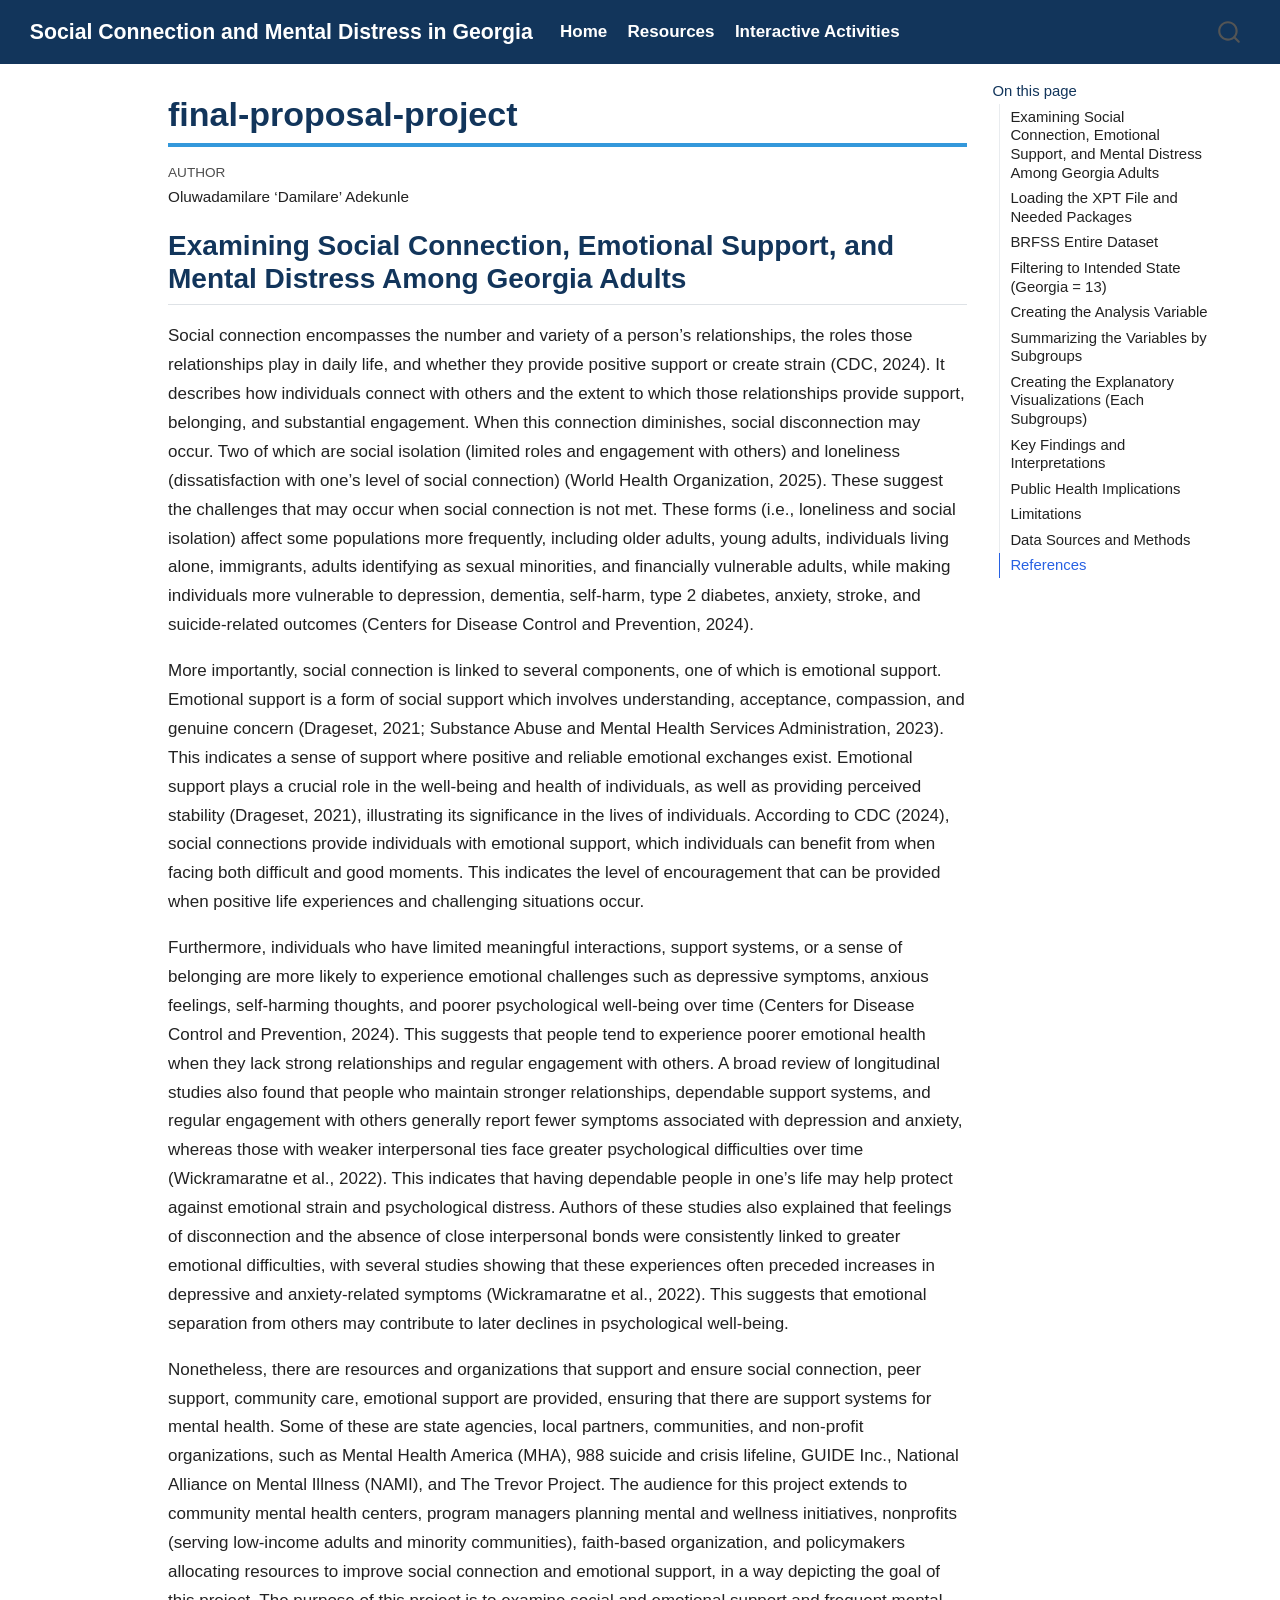
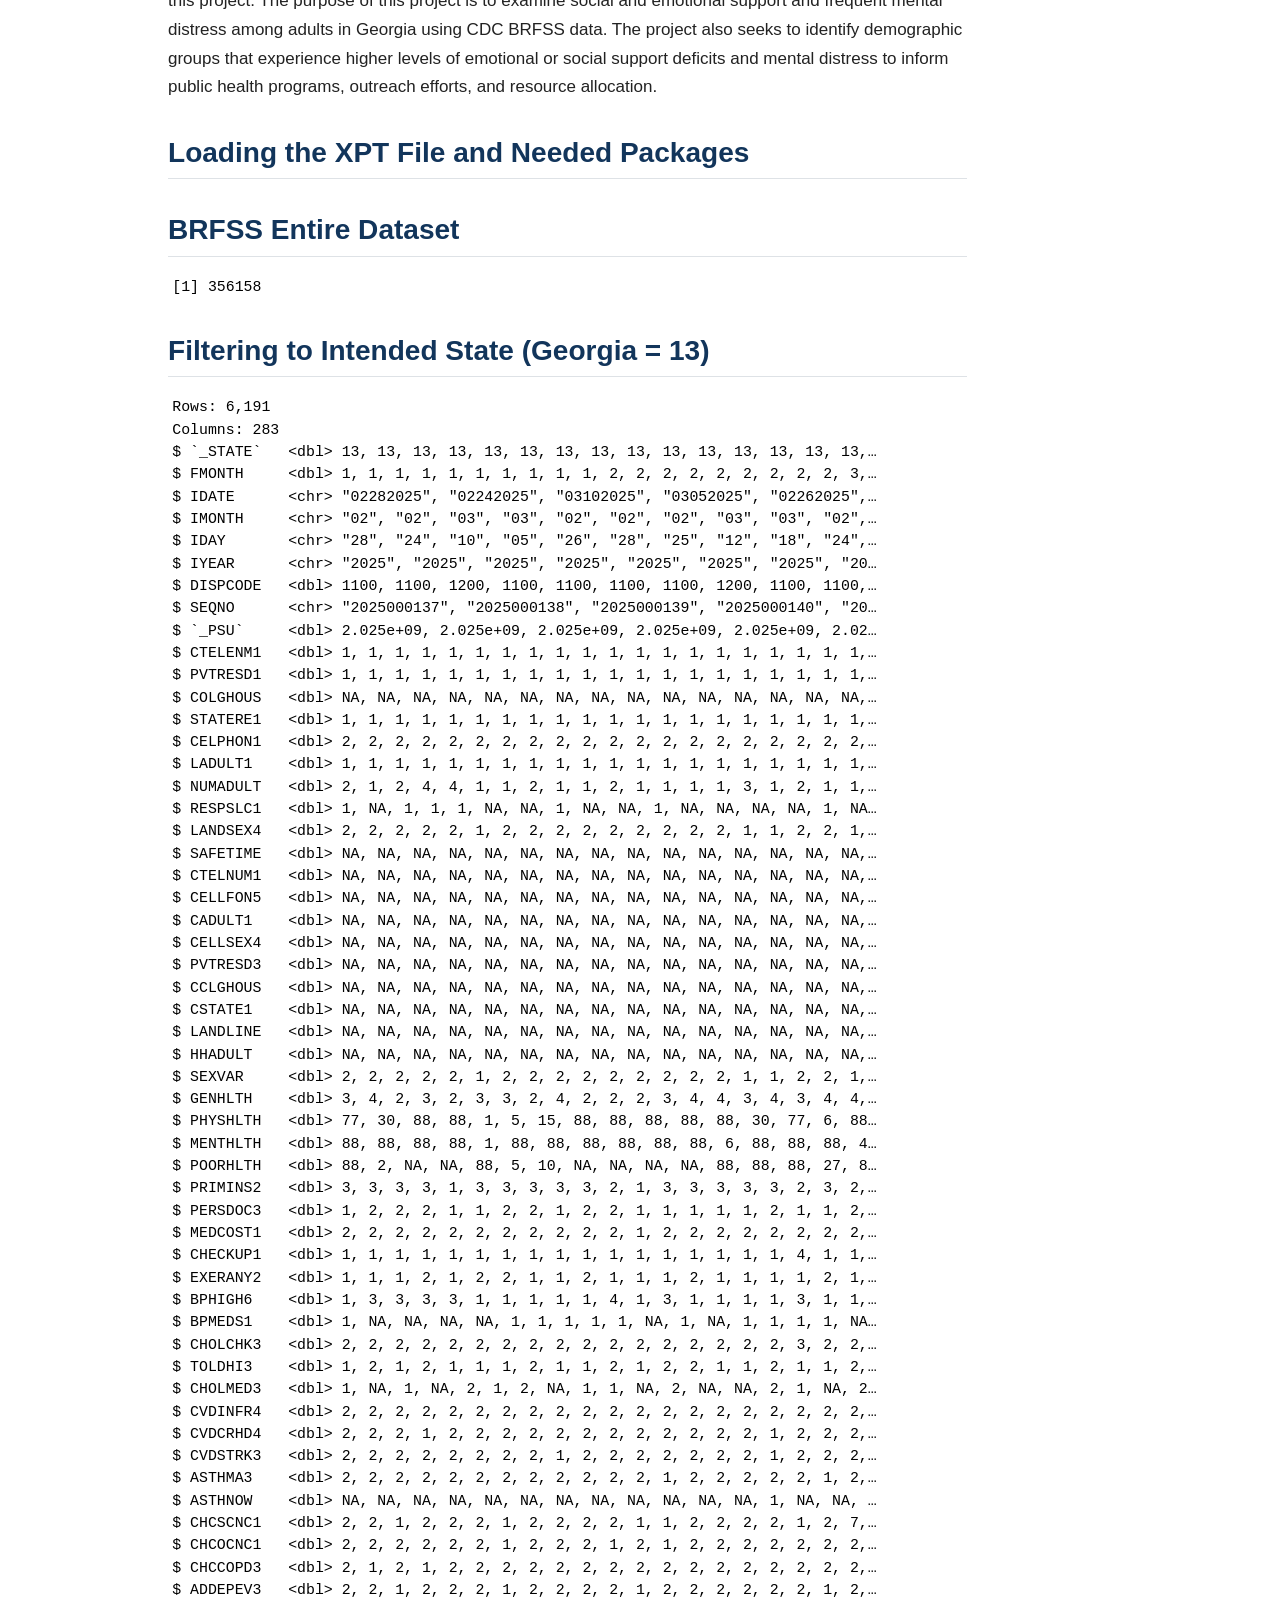
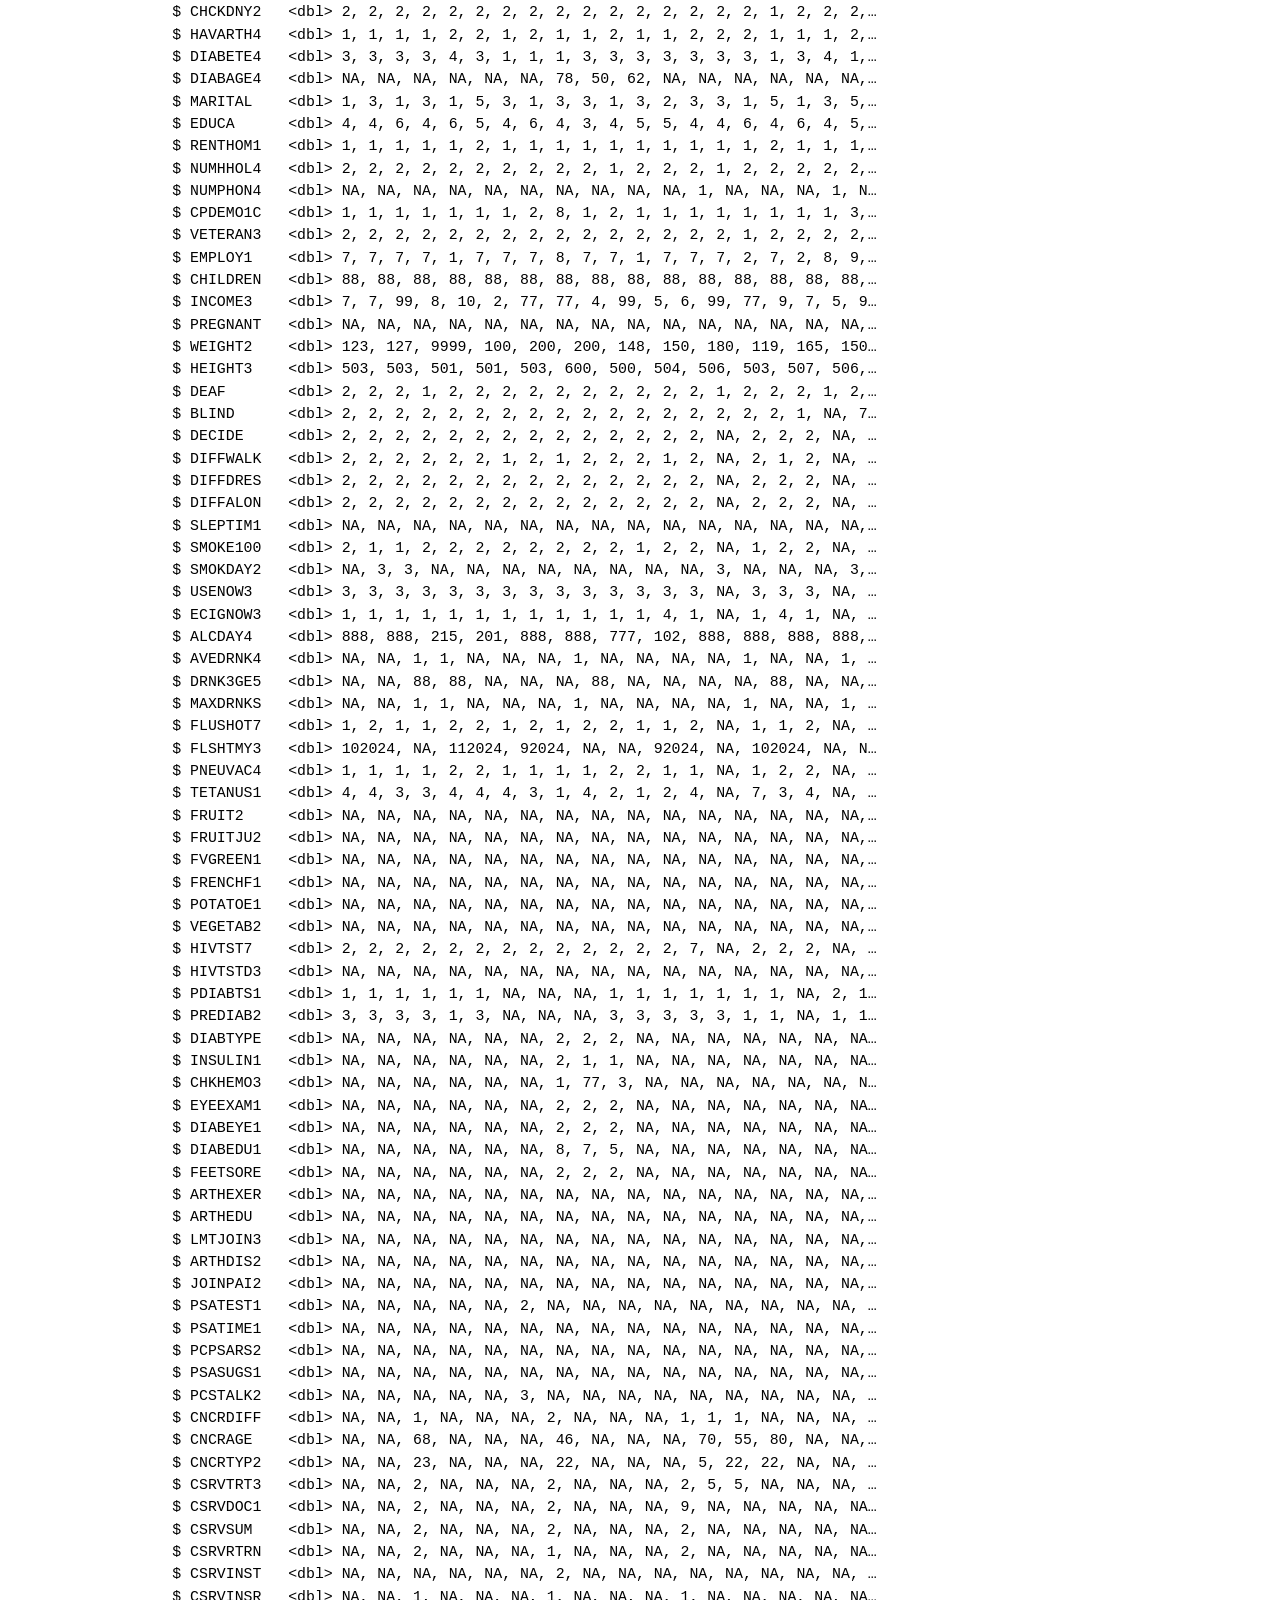
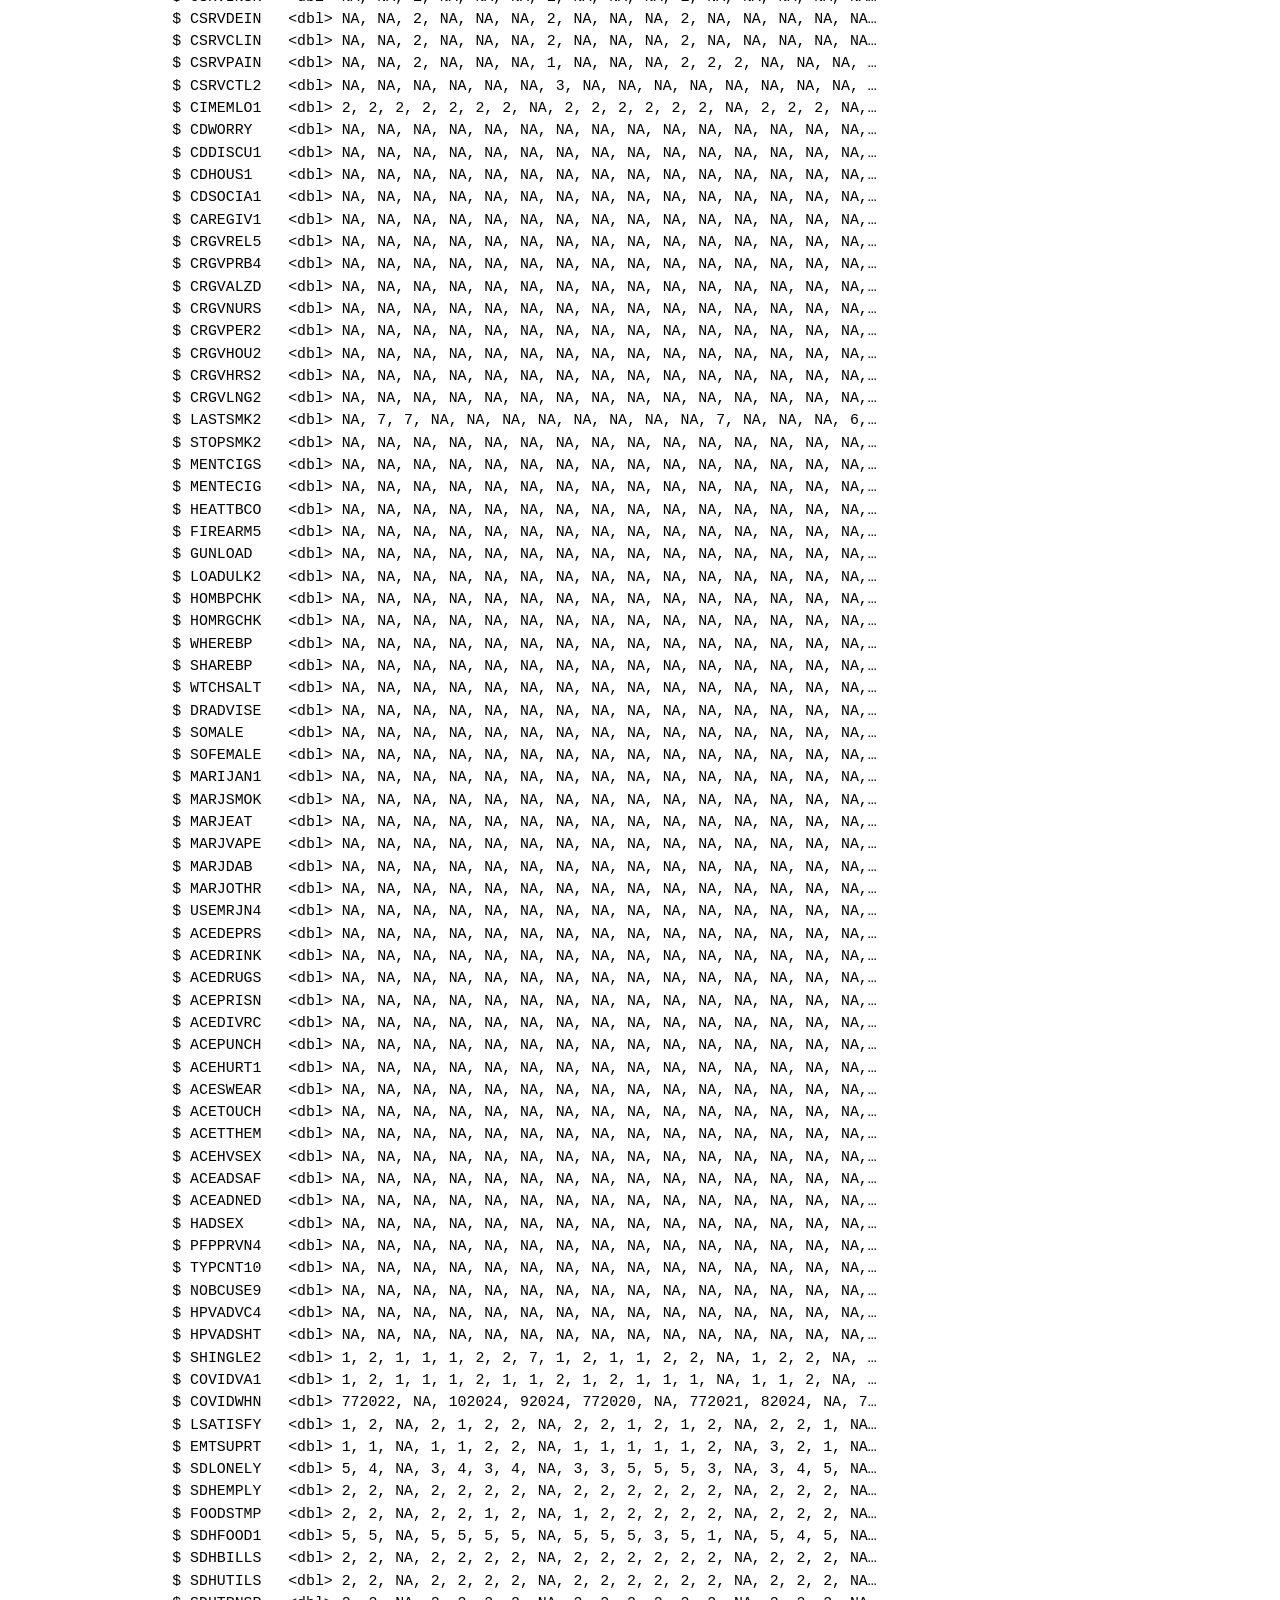
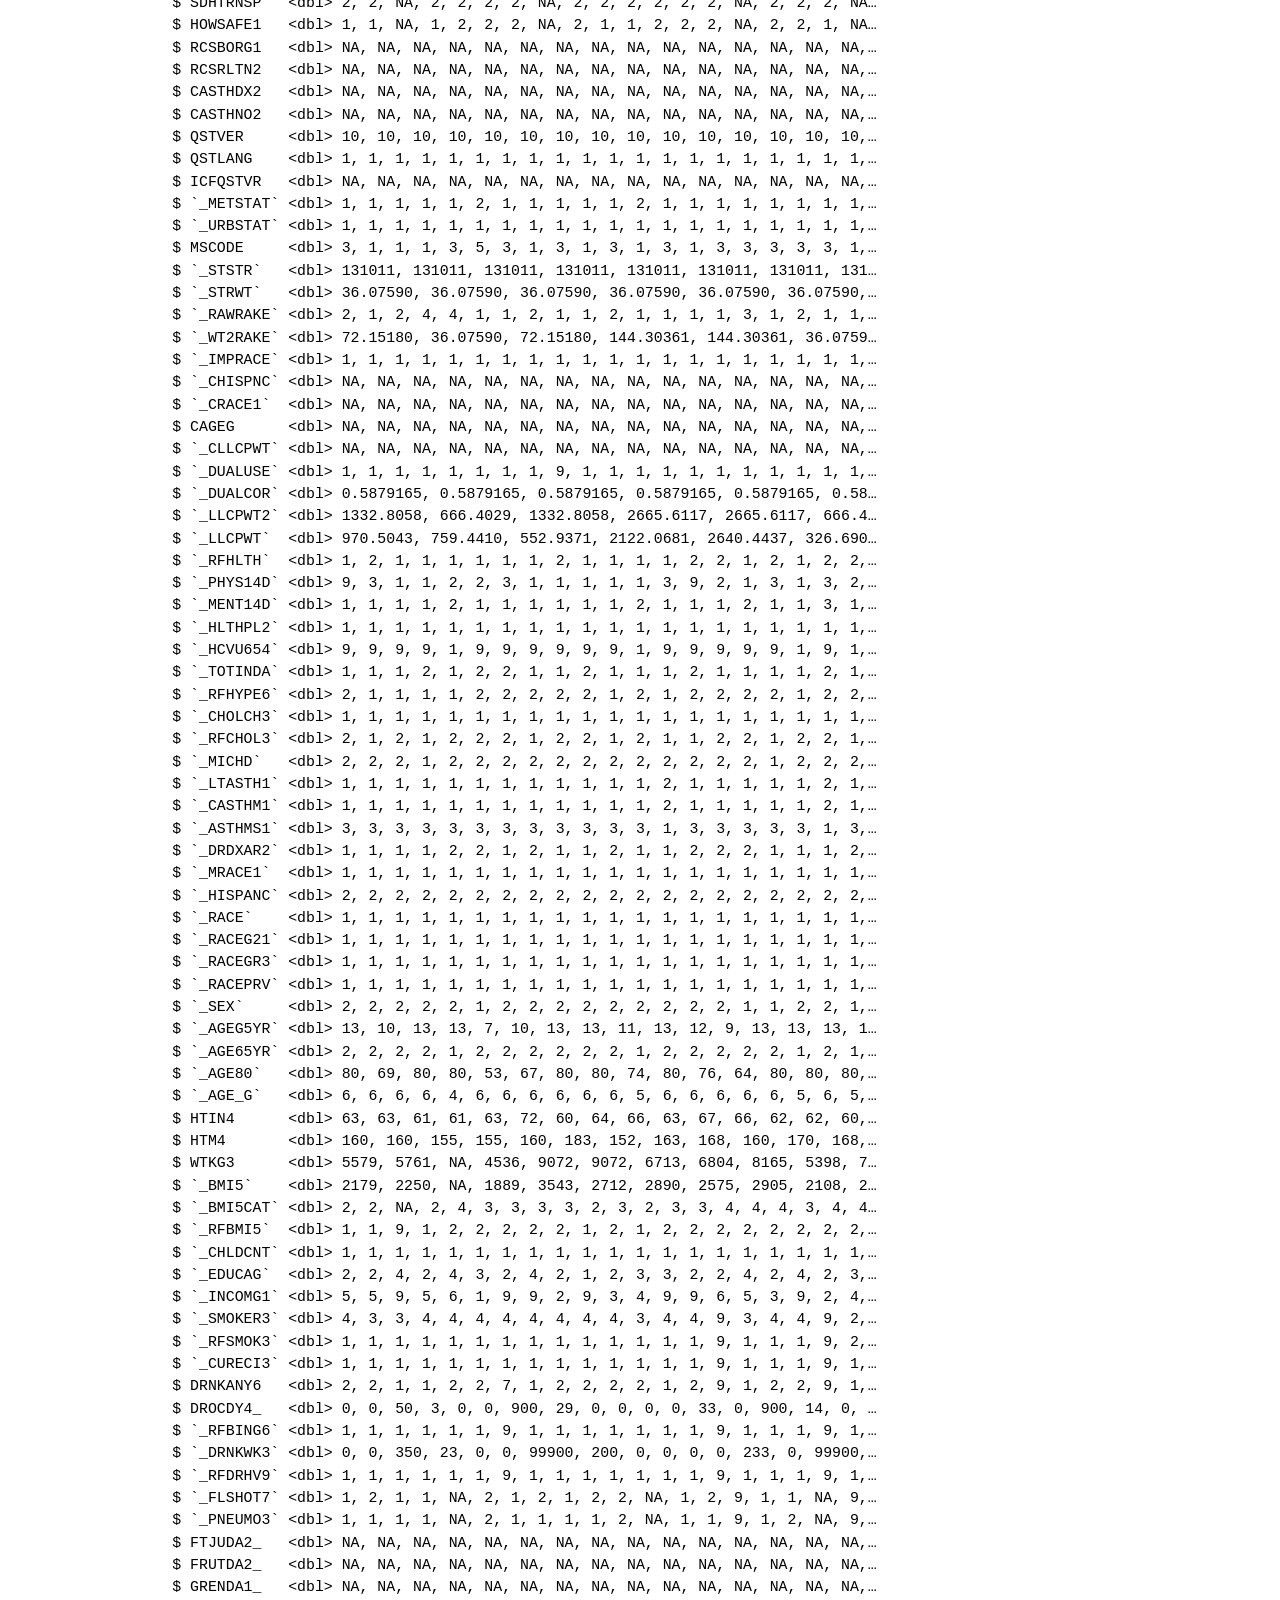
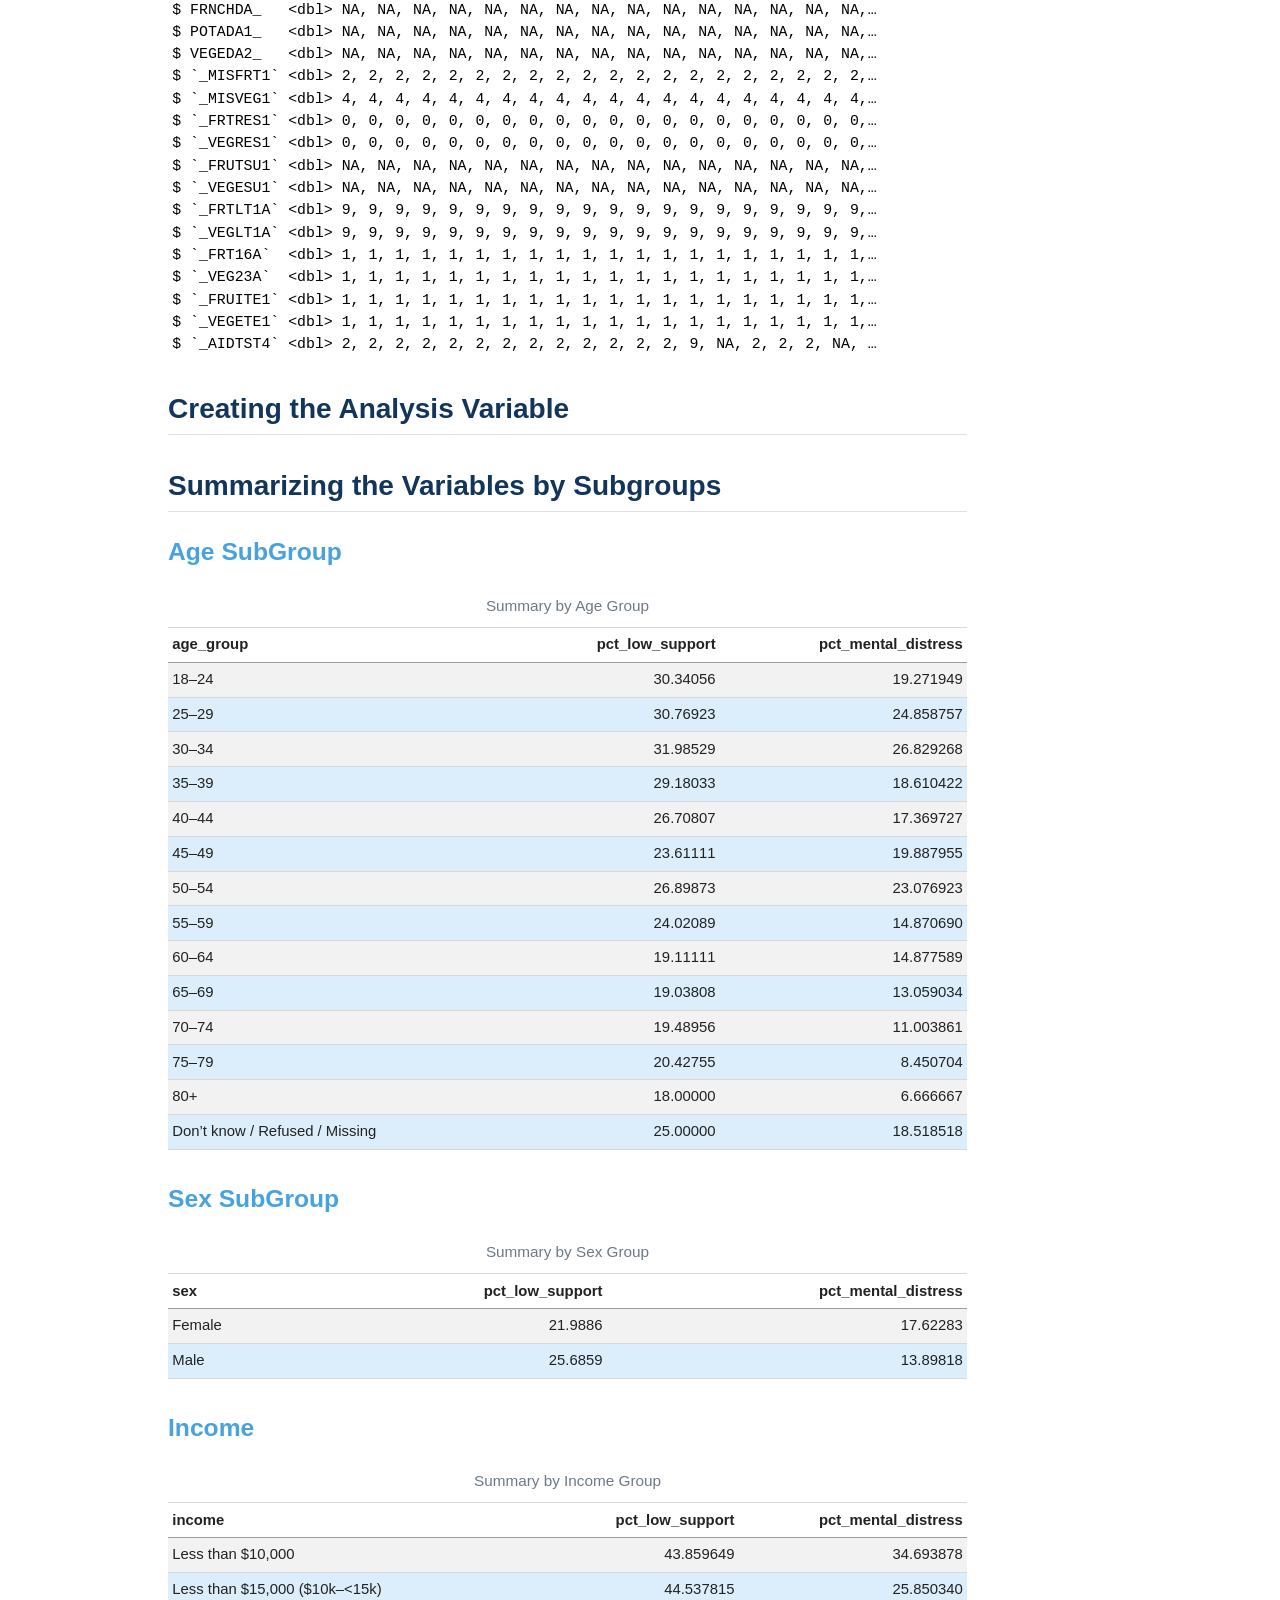
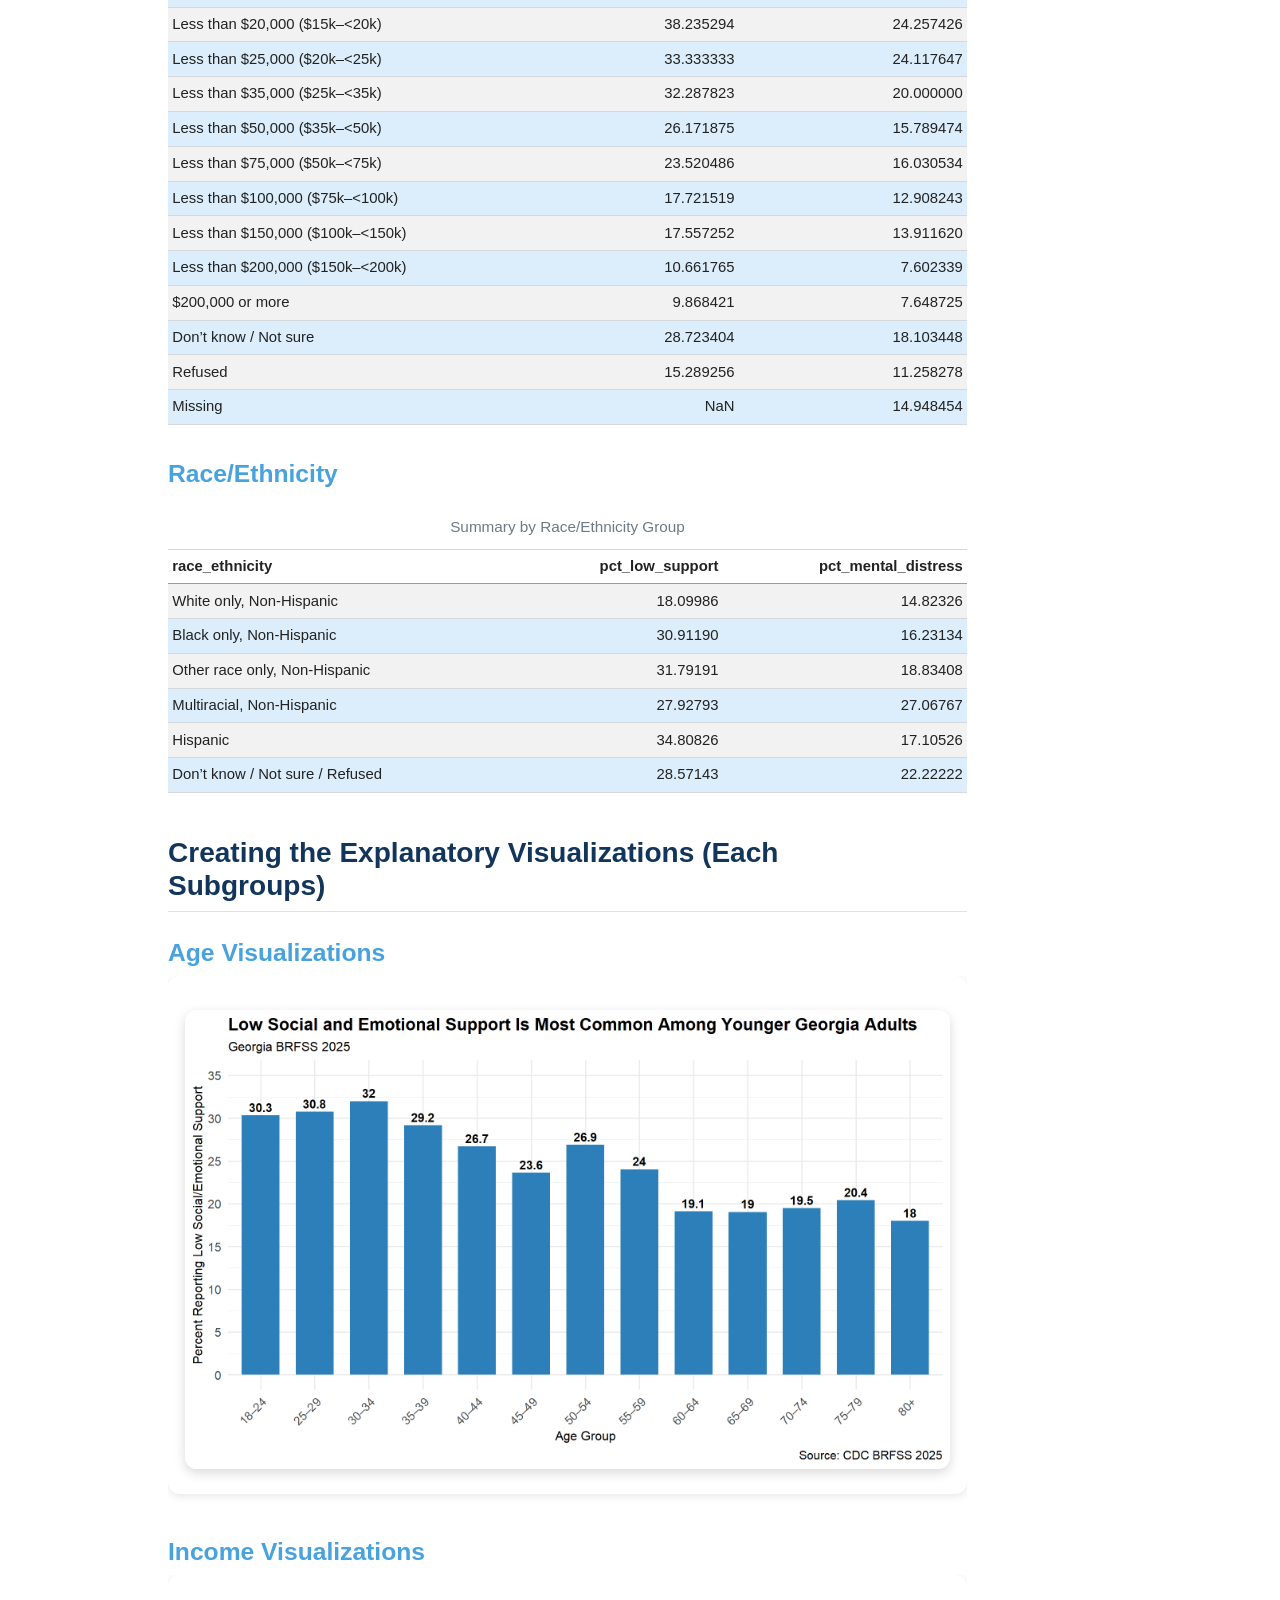
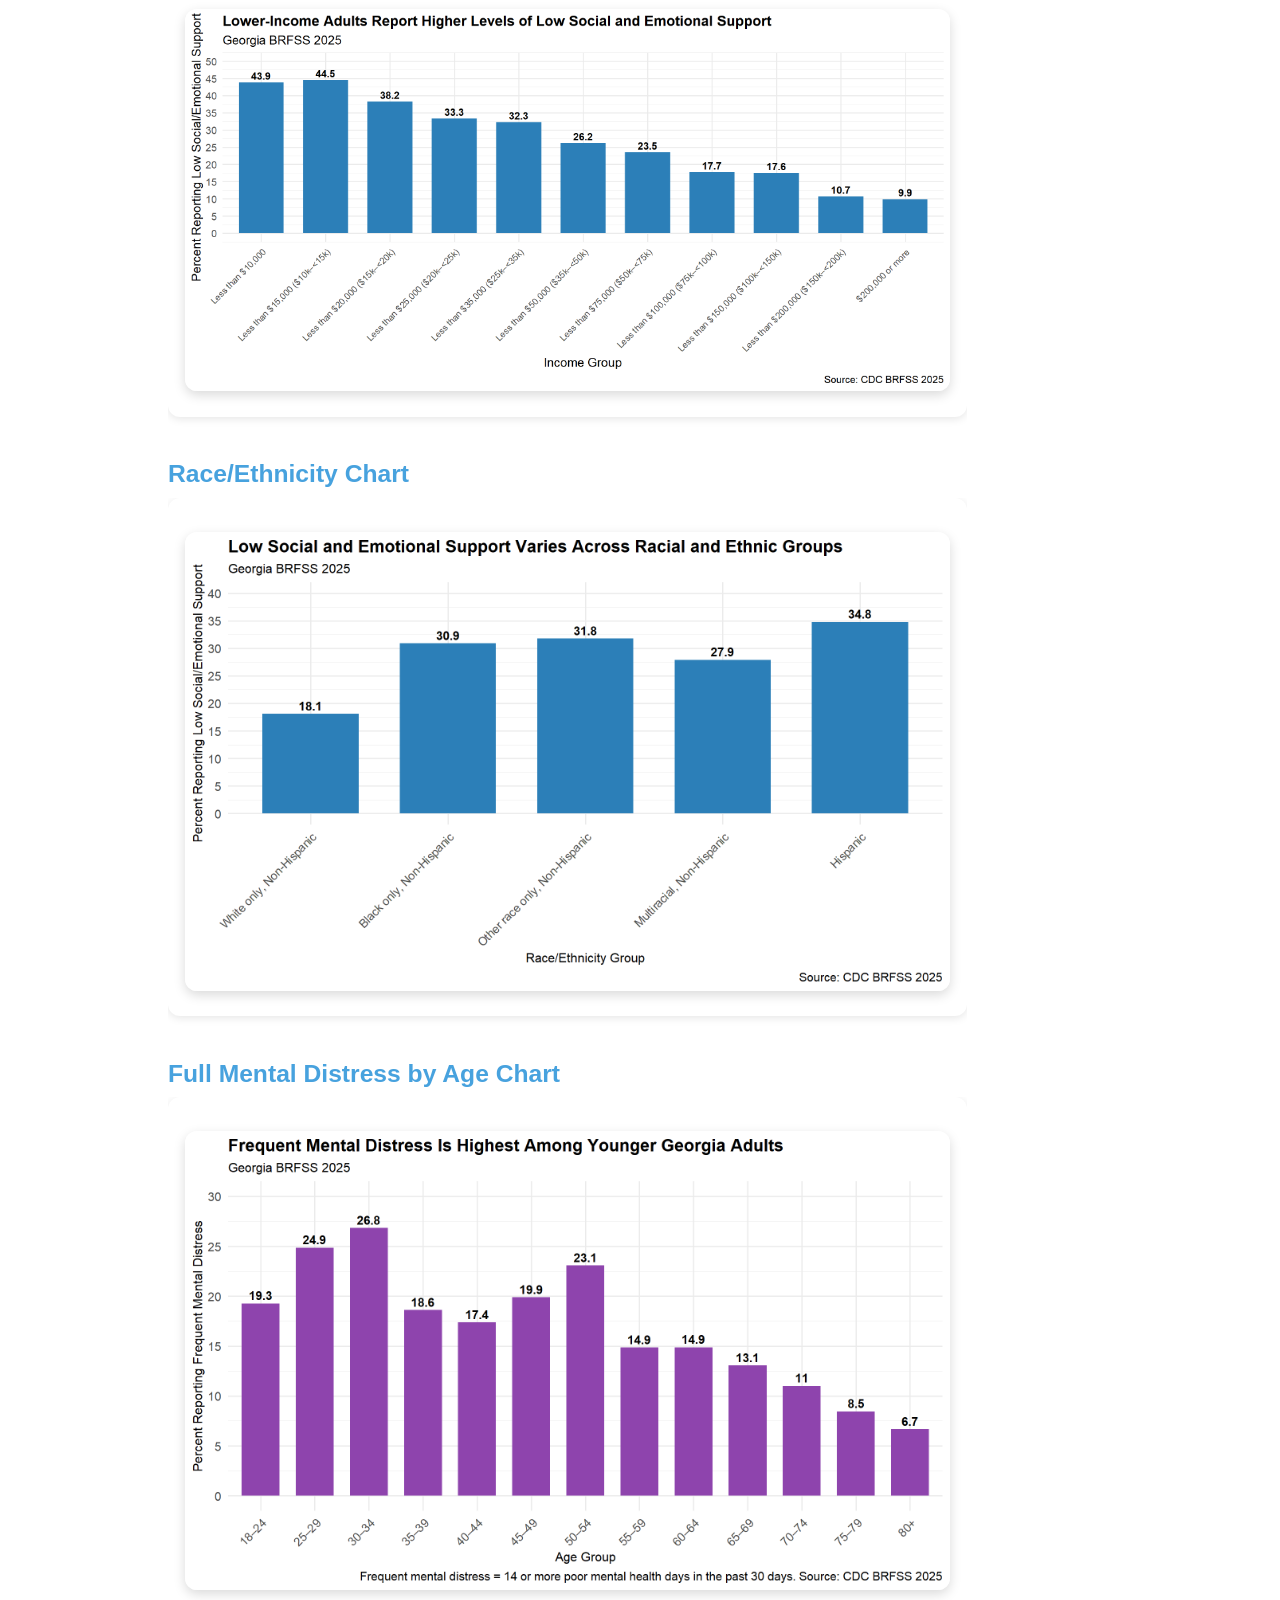
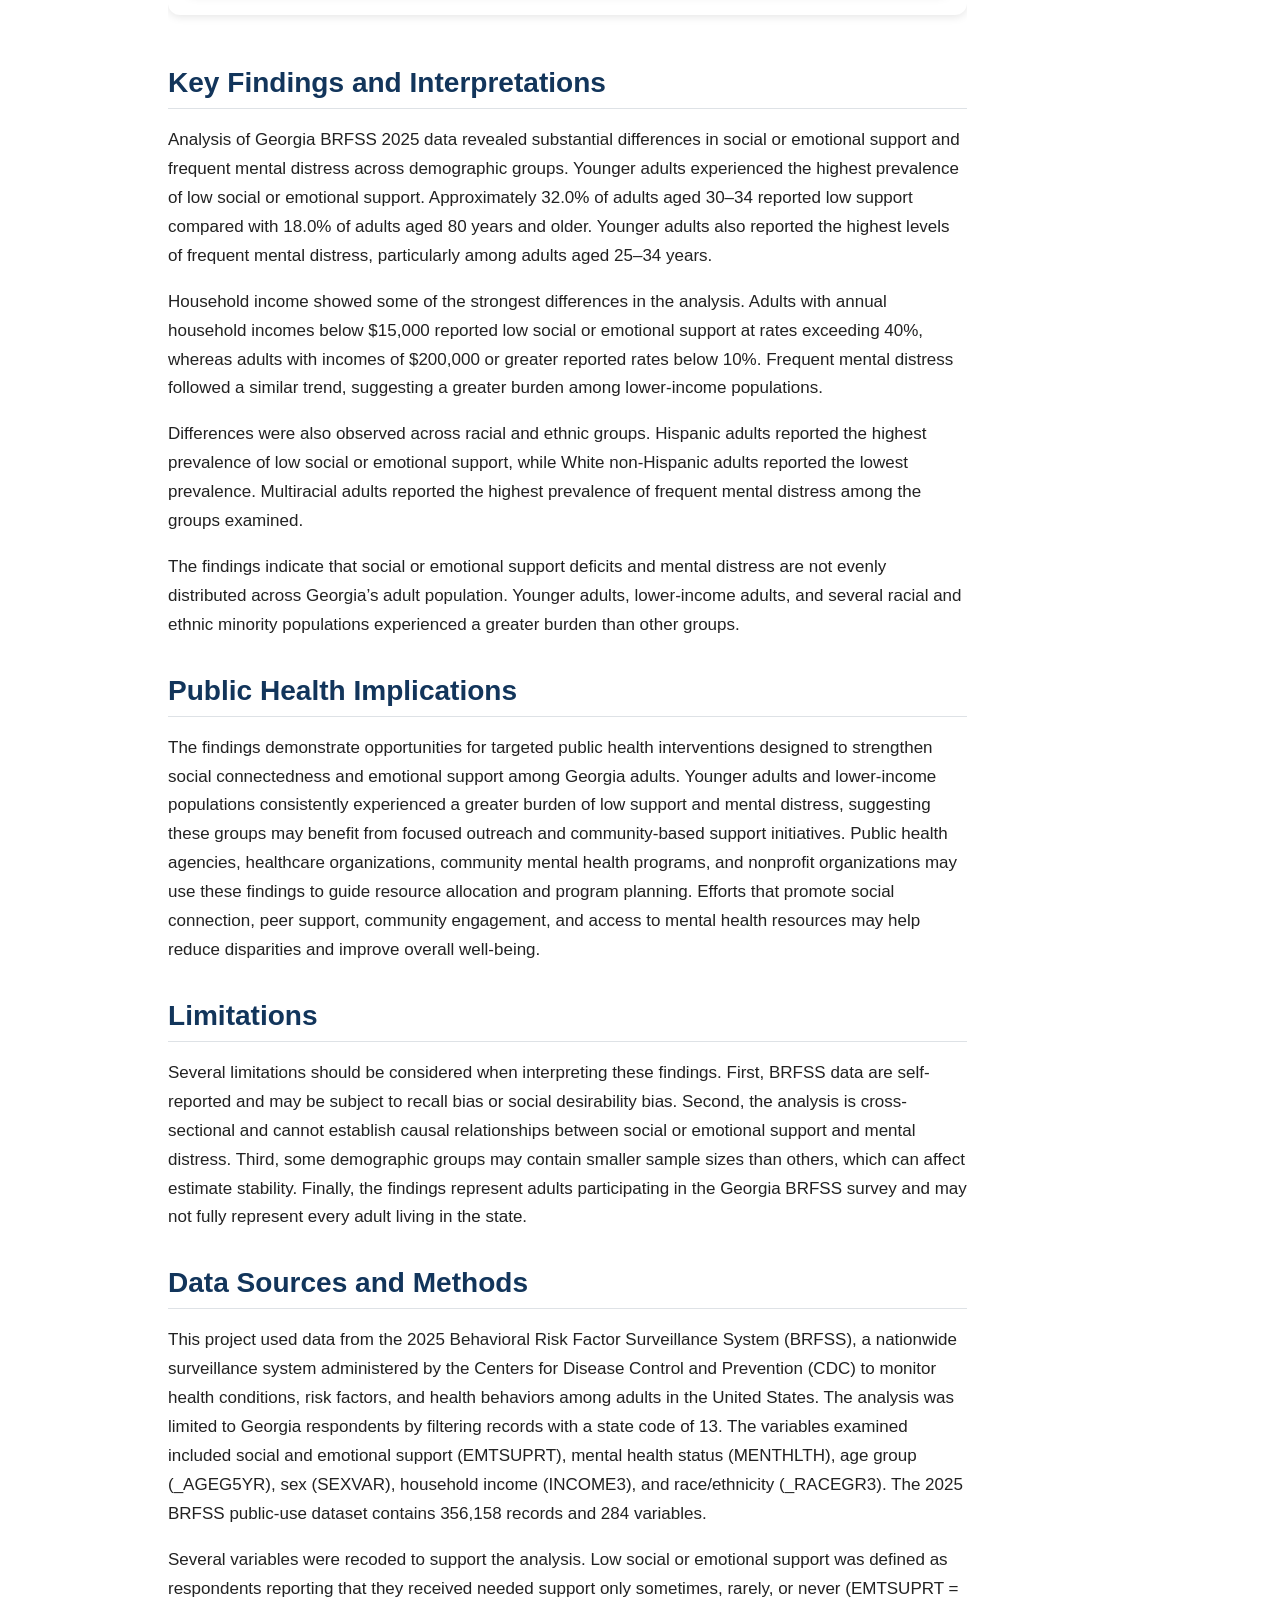
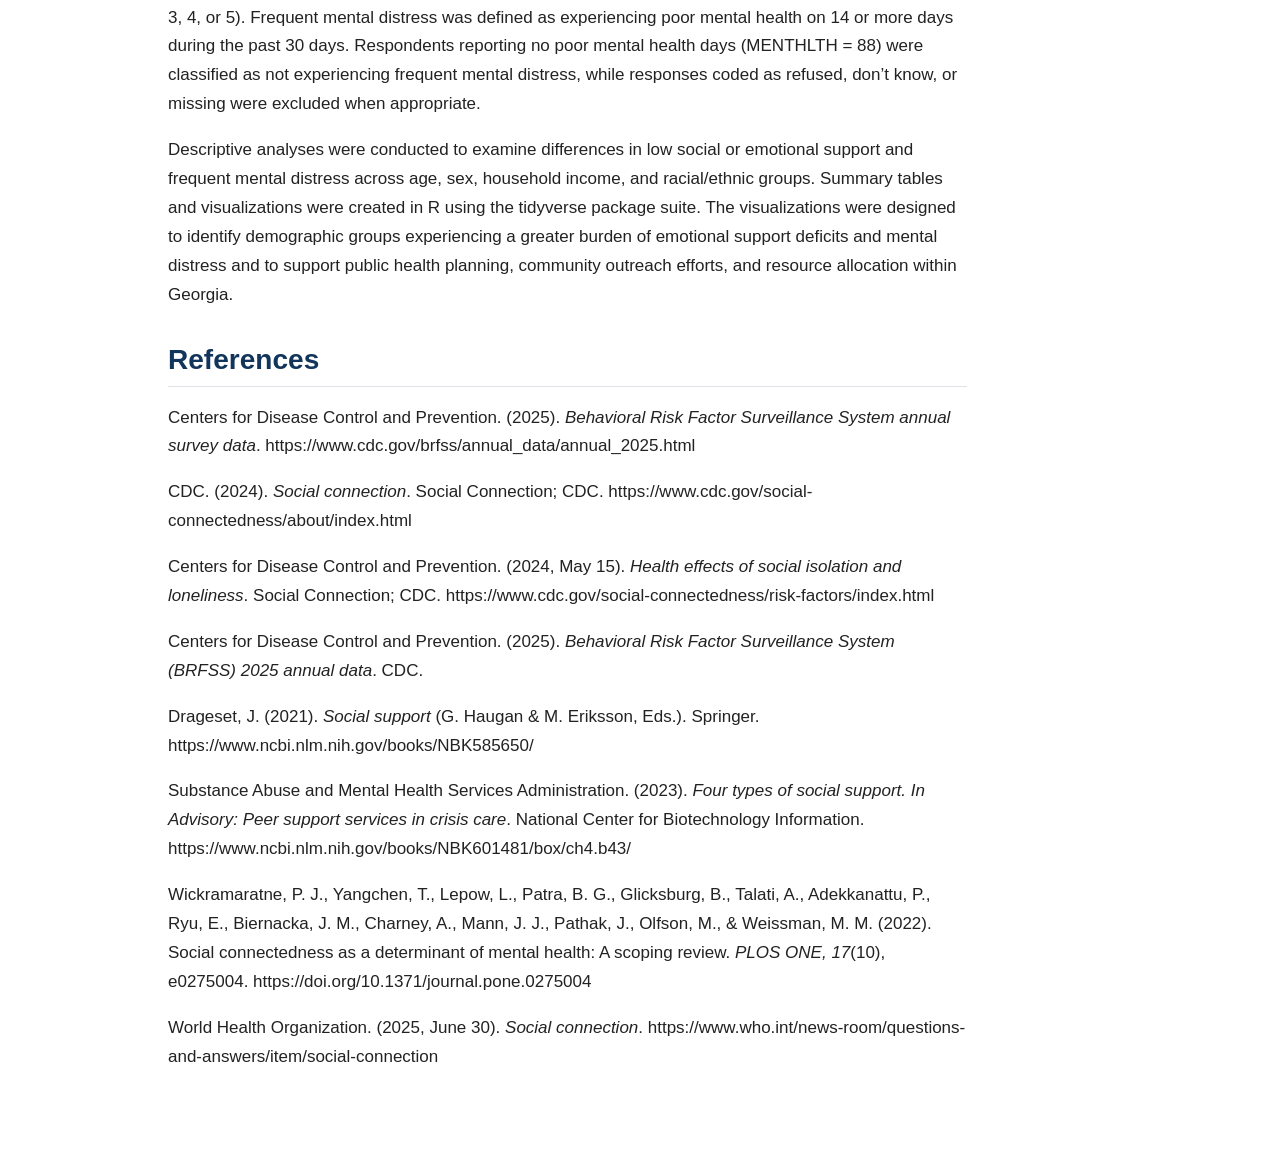
==== docs/Final_Proposal_Project_Doc.html @ f2842fe3 "Switch to docs-based GitHub Pages deployment" ====
<!DOCTYPE html>
<html xmlns="http://www.w3.org/1999/xhtml" lang="en" xml:lang="en"><head>

<meta charset="utf-8">
<meta name="generator" content="quarto-1.10.18">

<meta name="viewport" content="width=device-width, initial-scale=1.0, user-scalable=yes">

<meta name="author" content="Oluwadamilare ‘Damilare’ Adekunle">

<title>final-proposal-project – Social Connection and Mental Distress in Georgia</title>
<style>
/* Default styles provided by pandoc.
** See https://pandoc.org/MANUAL.html#variables-for-html for config info.
*/
span.smallcaps{font-variant: small-caps;}
div.columns{display: flex; gap: 1.5em;}
div.column{flex: auto;}
@media screen {
div.columns{gap: min(4vw, 1.5em);}
div.column{overflow-x: auto;}
}
div.hanging-indent{margin-left: 1.5em; text-indent: -1.5em;}
ul.task-list{list-style: none;}
ul.task-list li input[type="checkbox"] {
  width: 0.8em;
  margin: 0 0.8em 0.2em -1em; /* quarto-specific, see https://github.com/quarto-dev/quarto-cli/issues/4556 */ 
  vertical-align: middle;
}
</style>


<script src="site_libs/quarto-nav/quarto-nav.js"></script>
<script src="site_libs/quarto-nav/headroom.min.js"></script>
<script src="site_libs/clipboard/clipboard.min.js"></script>
<script src="site_libs/quarto-search/autocomplete.umd.js"></script>
<script src="site_libs/quarto-search/fuse.min.js"></script>
<script src="site_libs/quarto-search/quarto-search.js"></script>
<meta name="quarto:offset" content="./">
<script src="site_libs/quarto-html/quarto.js" type="module"></script>
<script src="site_libs/quarto-html/tabsets/tabsets.js" type="module"></script>
<script src="site_libs/quarto-html/popper.min.js"></script>
<script src="site_libs/quarto-html/tippy.umd.min.js"></script>
<script src="site_libs/quarto-html/anchor.min.js"></script>
<link href="site_libs/quarto-html/tippy.css" rel="stylesheet">
<link href="site_libs/quarto-html/quarto-syntax-highlighting-64a204ab8560d761af7679ceaba22944.css" rel="stylesheet" id="quarto-text-highlighting-styles">
<script src="site_libs/bootstrap/bootstrap.min.js"></script>
<link href="site_libs/bootstrap/bootstrap-icons.css" rel="stylesheet">
<link href="site_libs/bootstrap/bootstrap-172ba59bd5e0b52282274ba0c0cc16fc.min.css" rel="stylesheet" append-hash="true" id="quarto-bootstrap" data-mode="light">
<script id="quarto-search-options" type="application/json">{
  "location": "navbar",
  "copy-button": false,
  "collapse-after": 3,
  "panel-placement": "end",
  "type": "overlay",
  "limit": 50,
  "keyboard-shortcut": [
    "f",
    "/",
    "s"
  ],
  "show-item-context": false,
  "language": {
    "search-no-results-text": "No results",
    "search-matching-documents-text": "matching documents",
    "search-copy-link-title": "Copy link to search",
    "search-hide-matches-text": "Hide additional matches",
    "search-more-match-text": "more match in this document",
    "search-more-matches-text": "more matches in this document",
    "search-clear-button-title": "Clear",
    "search-text-placeholder": "",
    "search-detached-cancel-button-title": "Cancel",
    "search-submit-button-title": "Submit",
    "search-label": "Search"
  }
}</script>


<link rel="stylesheet" href="styles.css">
</head>

<body class="nav-fixed quarto-light">

<div id="quarto-search-results"></div>
  <header id="quarto-header" class="headroom fixed-top">
    <nav class="navbar navbar-expand-lg " data-bs-theme="dark">
      <div class="navbar-container container-fluid">
      <div class="navbar-brand-container mx-auto">
    <a class="navbar-brand" href="./index.html">
    <span class="navbar-title">Social Connection and Mental Distress in Georgia</span>
    </a>
  </div>
            <div id="quarto-search" class="" title="Search"></div>
          <button class="navbar-toggler" type="button" data-bs-toggle="collapse" data-bs-target="#navbarCollapse" aria-controls="navbarCollapse" role="menu" aria-expanded="false" aria-label="Toggle navigation" onclick="if (window.quartoToggleHeadroom) { window.quartoToggleHeadroom(); }">
  <span class="navbar-toggler-icon"></span>
</button>
          <div class="collapse navbar-collapse" id="navbarCollapse">
            <ul class="navbar-nav navbar-nav-scroll me-auto">
  <li class="nav-item">
    <a class="nav-link" href="./index.html"> 
<span class="menu-text">Home</span></a>
  </li>  
  <li class="nav-item">
    <a class="nav-link" href="./resources.html"> 
<span class="menu-text">Resources</span></a>
  </li>  
  <li class="nav-item">
    <a class="nav-link" href="./activities.html"> 
<span class="menu-text">Interactive Activities</span></a>
  </li>  
</ul>
          </div> <!-- /navcollapse -->
            <div class="quarto-navbar-tools">
</div>
      </div> <!-- /container-fluid -->
    </nav>
</header>
<!-- content -->
<div id="quarto-content" class="quarto-container page-columns page-rows-contents page-layout-article page-navbar">
<!-- sidebar -->
<!-- margin-sidebar -->
    <div id="quarto-margin-sidebar" class="sidebar margin-sidebar">
        <nav id="TOC" role="doc-toc" class="toc-active">
    <h2 id="toc-title">On this page</h2>
   
  <ul>
  <li><a href="#examining-social-connection-emotional-support-and-mental-distress-among-georgia-adults" id="toc-examining-social-connection-emotional-support-and-mental-distress-among-georgia-adults" class="nav-link active" data-scroll-target="#examining-social-connection-emotional-support-and-mental-distress-among-georgia-adults">Examining Social Connection, Emotional Support, and Mental Distress Among Georgia Adults</a></li>
  <li><a href="#loading-the-xpt-file-and-needed-packages" id="toc-loading-the-xpt-file-and-needed-packages" class="nav-link" data-scroll-target="#loading-the-xpt-file-and-needed-packages">Loading the XPT File and Needed Packages</a></li>
  <li><a href="#brfss-entire-dataset" id="toc-brfss-entire-dataset" class="nav-link" data-scroll-target="#brfss-entire-dataset">BRFSS Entire Dataset</a></li>
  <li><a href="#filtering-to-intended-state-georgia-13" id="toc-filtering-to-intended-state-georgia-13" class="nav-link" data-scroll-target="#filtering-to-intended-state-georgia-13">Filtering to Intended State (Georgia = 13)</a></li>
  <li><a href="#creating-the-analysis-variable" id="toc-creating-the-analysis-variable" class="nav-link" data-scroll-target="#creating-the-analysis-variable">Creating the Analysis Variable</a></li>
  <li><a href="#summarizing-the-variables-by-subgroups" id="toc-summarizing-the-variables-by-subgroups" class="nav-link" data-scroll-target="#summarizing-the-variables-by-subgroups">Summarizing the Variables by Subgroups</a>
  <ul class="collapse">
  <li><a href="#age-subgroup" id="toc-age-subgroup" class="nav-link" data-scroll-target="#age-subgroup">Age SubGroup</a></li>
  <li><a href="#sex-subgroup" id="toc-sex-subgroup" class="nav-link" data-scroll-target="#sex-subgroup">Sex SubGroup</a></li>
  <li><a href="#income" id="toc-income" class="nav-link" data-scroll-target="#income">Income</a></li>
  <li><a href="#raceethnicity" id="toc-raceethnicity" class="nav-link" data-scroll-target="#raceethnicity">Race/Ethnicity</a></li>
  </ul></li>
  <li><a href="#creating-the-explanatory-visualizations-each-subgroups" id="toc-creating-the-explanatory-visualizations-each-subgroups" class="nav-link" data-scroll-target="#creating-the-explanatory-visualizations-each-subgroups">Creating the Explanatory Visualizations (Each Subgroups)</a>
  <ul class="collapse">
  <li><a href="#age-visualizations" id="toc-age-visualizations" class="nav-link" data-scroll-target="#age-visualizations">Age Visualizations</a></li>
  <li><a href="#income-visualizations" id="toc-income-visualizations" class="nav-link" data-scroll-target="#income-visualizations">Income Visualizations</a></li>
  <li><a href="#raceethnicity-chart" id="toc-raceethnicity-chart" class="nav-link" data-scroll-target="#raceethnicity-chart">Race/Ethnicity Chart</a></li>
  <li><a href="#full-mental-distress-by-age-chart" id="toc-full-mental-distress-by-age-chart" class="nav-link" data-scroll-target="#full-mental-distress-by-age-chart">Full Mental Distress by Age Chart</a></li>
  </ul></li>
  <li><a href="#key-findings-and-interpretations" id="toc-key-findings-and-interpretations" class="nav-link" data-scroll-target="#key-findings-and-interpretations">Key Findings and Interpretations</a></li>
  <li><a href="#public-health-implications" id="toc-public-health-implications" class="nav-link" data-scroll-target="#public-health-implications">Public Health Implications</a></li>
  <li><a href="#limitations" id="toc-limitations" class="nav-link" data-scroll-target="#limitations">Limitations</a></li>
  <li><a href="#data-sources-and-methods" id="toc-data-sources-and-methods" class="nav-link" data-scroll-target="#data-sources-and-methods">Data Sources and Methods</a></li>
  <li><a href="#references" id="toc-references" class="nav-link" data-scroll-target="#references">References</a></li>
  </ul>
</nav>
    </div>
<!-- main -->
<main class="content" id="quarto-document-content">

<header id="title-block-header" class="quarto-title-block default">
<div class="quarto-title">
<h1 class="title">final-proposal-project</h1>
</div>



<div class="quarto-title-meta">

    <div>
    <div class="quarto-title-meta-heading">Author</div>
    <div class="quarto-title-meta-contents">
             <p>Oluwadamilare ‘Damilare’ Adekunle </p>
          </div>
  </div>
    
  
    
  </div>
  


</header>


<section id="examining-social-connection-emotional-support-and-mental-distress-among-georgia-adults" class="level2">
<h2 class="anchored" data-anchor-id="examining-social-connection-emotional-support-and-mental-distress-among-georgia-adults">Examining Social Connection, Emotional Support, and Mental Distress Among Georgia Adults</h2>
<p>Social connection encompasses the number and variety of a person’s relationships, the roles those relationships play in daily life, and whether they provide positive support or create strain (CDC, 2024). It describes how individuals connect with others and the extent to which those relationships provide support, belonging, and substantial engagement. When this connection diminishes, social disconnection may occur. Two of which are social isolation (limited roles and engagement with others) and loneliness (dissatisfaction with one’s level of social connection) (World Health Organization, 2025). These suggest the challenges that may occur when social connection is not met. These forms (i.e., loneliness and social isolation) affect some populations more frequently, including older adults, young adults, individuals living alone, immigrants, adults identifying as sexual minorities, and financially vulnerable adults, while making individuals more vulnerable to depression, dementia, self-harm, type 2 diabetes, anxiety, stroke, and suicide-related outcomes (Centers for Disease Control and Prevention, 2024).</p>
<p>More importantly, social connection is linked to several components, one of which is emotional support. Emotional support is a form of social support which involves understanding, acceptance, compassion, and genuine concern (Drageset, 2021; Substance Abuse and Mental Health Services Administration, 2023). This indicates a sense of support where positive and reliable emotional exchanges exist. Emotional support plays a crucial role in the well-being and health of individuals, as well as providing perceived stability (Drageset, 2021), illustrating its significance in the lives of individuals. According to CDC (2024), social connections provide individuals with emotional support, which individuals can benefit from when facing both difficult and good moments. This indicates the level of encouragement that can be provided when positive life experiences and challenging situations occur.</p>
<p>Furthermore, individuals who have limited meaningful interactions, support systems, or a sense of belonging are more likely to experience emotional challenges such as depressive symptoms, anxious feelings, self-harming thoughts, and poorer psychological well-being over time (Centers for Disease Control and Prevention, 2024). This suggests that people tend to experience poorer emotional health when they lack strong relationships and regular engagement with others. A broad review of longitudinal studies also found that people who maintain stronger relationships, dependable support systems, and regular engagement with others generally report fewer symptoms associated with depression and anxiety, whereas those with weaker interpersonal ties face greater psychological difficulties over time (Wickramaratne et al., 2022). This indicates that having dependable people in one’s life may help protect against emotional strain and psychological distress. Authors of these studies also explained that feelings of disconnection and the absence of close interpersonal bonds were consistently linked to greater emotional difficulties, with several studies showing that these experiences often preceded increases in depressive and anxiety-related symptoms (Wickramaratne et al., 2022). This suggests that emotional separation from others may contribute to later declines in psychological well-being.</p>
<p>Nonetheless, there are resources and organizations that support and ensure social connection, peer support, community care, emotional support are provided, ensuring that there are support systems for mental health. Some of these are state agencies, local partners, communities, and non-profit organizations, such as Mental Health America (MHA), 988 suicide and crisis lifeline, GUIDE Inc., National Alliance on Mental Illness (NAMI), and The Trevor Project. The audience for this project extends to community mental health centers, program managers planning mental and wellness initiatives, nonprofits (serving low-income adults and minority communities), faith-based organization, and policymakers allocating resources to improve social connection and emotional support, in a way depicting the goal of this project. The purpose of this project is to examine social and emotional support and frequent mental distress among adults in Georgia using CDC BRFSS data. The project also seeks to identify demographic groups that experience higher levels of emotional or social support deficits and mental distress to inform public health programs, outreach efforts, and resource allocation.</p>
</section>
<section id="loading-the-xpt-file-and-needed-packages" class="level2">
<h2 class="anchored" data-anchor-id="loading-the-xpt-file-and-needed-packages">Loading the XPT File and Needed Packages</h2>
</section>
<section id="brfss-entire-dataset" class="level2">
<h2 class="anchored" data-anchor-id="brfss-entire-dataset">BRFSS Entire Dataset</h2>
<div class="cell">
<div class="cell-output cell-output-stdout">
<pre><code>[1] 356158</code></pre>
</div>
</div>
</section>
<section id="filtering-to-intended-state-georgia-13" class="level2">
<h2 class="anchored" data-anchor-id="filtering-to-intended-state-georgia-13">Filtering to Intended State (Georgia = 13)</h2>
<div class="cell">
<div class="cell-output cell-output-stdout">
<pre><code>Rows: 6,191
Columns: 283
$ `_STATE`   &lt;dbl&gt; 13, 13, 13, 13, 13, 13, 13, 13, 13, 13, 13, 13, 13, 13, 13,…
$ FMONTH     &lt;dbl&gt; 1, 1, 1, 1, 1, 1, 1, 1, 1, 1, 2, 2, 2, 2, 2, 2, 2, 2, 2, 3,…
$ IDATE      &lt;chr&gt; "02282025", "02242025", "03102025", "03052025", "02262025",…
$ IMONTH     &lt;chr&gt; "02", "02", "03", "03", "02", "02", "02", "03", "03", "02",…
$ IDAY       &lt;chr&gt; "28", "24", "10", "05", "26", "28", "25", "12", "18", "24",…
$ IYEAR      &lt;chr&gt; "2025", "2025", "2025", "2025", "2025", "2025", "2025", "20…
$ DISPCODE   &lt;dbl&gt; 1100, 1100, 1200, 1100, 1100, 1100, 1100, 1200, 1100, 1100,…
$ SEQNO      &lt;chr&gt; "2025000137", "2025000138", "2025000139", "2025000140", "20…
$ `_PSU`     &lt;dbl&gt; 2.025e+09, 2.025e+09, 2.025e+09, 2.025e+09, 2.025e+09, 2.02…
$ CTELENM1   &lt;dbl&gt; 1, 1, 1, 1, 1, 1, 1, 1, 1, 1, 1, 1, 1, 1, 1, 1, 1, 1, 1, 1,…
$ PVTRESD1   &lt;dbl&gt; 1, 1, 1, 1, 1, 1, 1, 1, 1, 1, 1, 1, 1, 1, 1, 1, 1, 1, 1, 1,…
$ COLGHOUS   &lt;dbl&gt; NA, NA, NA, NA, NA, NA, NA, NA, NA, NA, NA, NA, NA, NA, NA,…
$ STATERE1   &lt;dbl&gt; 1, 1, 1, 1, 1, 1, 1, 1, 1, 1, 1, 1, 1, 1, 1, 1, 1, 1, 1, 1,…
$ CELPHON1   &lt;dbl&gt; 2, 2, 2, 2, 2, 2, 2, 2, 2, 2, 2, 2, 2, 2, 2, 2, 2, 2, 2, 2,…
$ LADULT1    &lt;dbl&gt; 1, 1, 1, 1, 1, 1, 1, 1, 1, 1, 1, 1, 1, 1, 1, 1, 1, 1, 1, 1,…
$ NUMADULT   &lt;dbl&gt; 2, 1, 2, 4, 4, 1, 1, 2, 1, 1, 2, 1, 1, 1, 1, 3, 1, 2, 1, 1,…
$ RESPSLC1   &lt;dbl&gt; 1, NA, 1, 1, 1, NA, NA, 1, NA, NA, 1, NA, NA, NA, NA, 1, NA…
$ LANDSEX4   &lt;dbl&gt; 2, 2, 2, 2, 2, 1, 2, 2, 2, 2, 2, 2, 2, 2, 2, 1, 1, 2, 2, 1,…
$ SAFETIME   &lt;dbl&gt; NA, NA, NA, NA, NA, NA, NA, NA, NA, NA, NA, NA, NA, NA, NA,…
$ CTELNUM1   &lt;dbl&gt; NA, NA, NA, NA, NA, NA, NA, NA, NA, NA, NA, NA, NA, NA, NA,…
$ CELLFON5   &lt;dbl&gt; NA, NA, NA, NA, NA, NA, NA, NA, NA, NA, NA, NA, NA, NA, NA,…
$ CADULT1    &lt;dbl&gt; NA, NA, NA, NA, NA, NA, NA, NA, NA, NA, NA, NA, NA, NA, NA,…
$ CELLSEX4   &lt;dbl&gt; NA, NA, NA, NA, NA, NA, NA, NA, NA, NA, NA, NA, NA, NA, NA,…
$ PVTRESD3   &lt;dbl&gt; NA, NA, NA, NA, NA, NA, NA, NA, NA, NA, NA, NA, NA, NA, NA,…
$ CCLGHOUS   &lt;dbl&gt; NA, NA, NA, NA, NA, NA, NA, NA, NA, NA, NA, NA, NA, NA, NA,…
$ CSTATE1    &lt;dbl&gt; NA, NA, NA, NA, NA, NA, NA, NA, NA, NA, NA, NA, NA, NA, NA,…
$ LANDLINE   &lt;dbl&gt; NA, NA, NA, NA, NA, NA, NA, NA, NA, NA, NA, NA, NA, NA, NA,…
$ HHADULT    &lt;dbl&gt; NA, NA, NA, NA, NA, NA, NA, NA, NA, NA, NA, NA, NA, NA, NA,…
$ SEXVAR     &lt;dbl&gt; 2, 2, 2, 2, 2, 1, 2, 2, 2, 2, 2, 2, 2, 2, 2, 1, 1, 2, 2, 1,…
$ GENHLTH    &lt;dbl&gt; 3, 4, 2, 3, 2, 3, 3, 2, 4, 2, 2, 2, 3, 4, 4, 3, 4, 3, 4, 4,…
$ PHYSHLTH   &lt;dbl&gt; 77, 30, 88, 88, 1, 5, 15, 88, 88, 88, 88, 88, 30, 77, 6, 88…
$ MENTHLTH   &lt;dbl&gt; 88, 88, 88, 88, 1, 88, 88, 88, 88, 88, 88, 6, 88, 88, 88, 4…
$ POORHLTH   &lt;dbl&gt; 88, 2, NA, NA, 88, 5, 10, NA, NA, NA, NA, 88, 88, 88, 27, 8…
$ PRIMINS2   &lt;dbl&gt; 3, 3, 3, 3, 1, 3, 3, 3, 3, 3, 2, 1, 3, 3, 3, 3, 3, 2, 3, 2,…
$ PERSDOC3   &lt;dbl&gt; 1, 2, 2, 2, 1, 1, 2, 2, 1, 2, 2, 1, 1, 1, 1, 1, 2, 1, 1, 2,…
$ MEDCOST1   &lt;dbl&gt; 2, 2, 2, 2, 2, 2, 2, 2, 2, 2, 2, 1, 2, 2, 2, 2, 2, 2, 2, 2,…
$ CHECKUP1   &lt;dbl&gt; 1, 1, 1, 1, 1, 1, 1, 1, 1, 1, 1, 1, 1, 1, 1, 1, 1, 4, 1, 1,…
$ EXERANY2   &lt;dbl&gt; 1, 1, 1, 2, 1, 2, 2, 1, 1, 2, 1, 1, 1, 2, 1, 1, 1, 1, 2, 1,…
$ BPHIGH6    &lt;dbl&gt; 1, 3, 3, 3, 3, 1, 1, 1, 1, 1, 4, 1, 3, 1, 1, 1, 1, 3, 1, 1,…
$ BPMEDS1    &lt;dbl&gt; 1, NA, NA, NA, NA, 1, 1, 1, 1, 1, NA, 1, NA, 1, 1, 1, 1, NA…
$ CHOLCHK3   &lt;dbl&gt; 2, 2, 2, 2, 2, 2, 2, 2, 2, 2, 2, 2, 2, 2, 2, 2, 2, 3, 2, 2,…
$ TOLDHI3    &lt;dbl&gt; 1, 2, 1, 2, 1, 1, 1, 2, 1, 1, 2, 1, 2, 2, 1, 1, 2, 1, 1, 2,…
$ CHOLMED3   &lt;dbl&gt; 1, NA, 1, NA, 2, 1, 2, NA, 1, 1, NA, 2, NA, NA, 2, 1, NA, 2…
$ CVDINFR4   &lt;dbl&gt; 2, 2, 2, 2, 2, 2, 2, 2, 2, 2, 2, 2, 2, 2, 2, 2, 2, 2, 2, 2,…
$ CVDCRHD4   &lt;dbl&gt; 2, 2, 2, 1, 2, 2, 2, 2, 2, 2, 2, 2, 2, 2, 2, 2, 1, 2, 2, 2,…
$ CVDSTRK3   &lt;dbl&gt; 2, 2, 2, 2, 2, 2, 2, 2, 1, 2, 2, 2, 2, 2, 2, 2, 1, 2, 2, 2,…
$ ASTHMA3    &lt;dbl&gt; 2, 2, 2, 2, 2, 2, 2, 2, 2, 2, 2, 2, 1, 2, 2, 2, 2, 2, 1, 2,…
$ ASTHNOW    &lt;dbl&gt; NA, NA, NA, NA, NA, NA, NA, NA, NA, NA, NA, NA, 1, NA, NA, …
$ CHCSCNC1   &lt;dbl&gt; 2, 2, 1, 2, 2, 2, 1, 2, 2, 2, 2, 1, 1, 2, 2, 2, 2, 1, 2, 7,…
$ CHCOCNC1   &lt;dbl&gt; 2, 2, 2, 2, 2, 2, 1, 2, 2, 2, 1, 2, 1, 2, 2, 2, 2, 2, 2, 2,…
$ CHCCOPD3   &lt;dbl&gt; 2, 1, 2, 1, 2, 2, 2, 2, 2, 2, 2, 2, 2, 2, 2, 2, 2, 2, 2, 2,…
$ ADDEPEV3   &lt;dbl&gt; 2, 2, 1, 2, 2, 2, 1, 2, 2, 2, 2, 1, 2, 2, 2, 2, 2, 2, 1, 2,…
$ CHCKDNY2   &lt;dbl&gt; 2, 2, 2, 2, 2, 2, 2, 2, 2, 2, 2, 2, 2, 2, 2, 2, 1, 2, 2, 2,…
$ HAVARTH4   &lt;dbl&gt; 1, 1, 1, 1, 2, 2, 1, 2, 1, 1, 2, 1, 1, 2, 2, 2, 1, 1, 1, 2,…
$ DIABETE4   &lt;dbl&gt; 3, 3, 3, 3, 4, 3, 1, 1, 1, 3, 3, 3, 3, 3, 3, 3, 1, 3, 4, 1,…
$ DIABAGE4   &lt;dbl&gt; NA, NA, NA, NA, NA, NA, 78, 50, 62, NA, NA, NA, NA, NA, NA,…
$ MARITAL    &lt;dbl&gt; 1, 3, 1, 3, 1, 5, 3, 1, 3, 3, 1, 3, 2, 3, 3, 1, 5, 1, 3, 5,…
$ EDUCA      &lt;dbl&gt; 4, 4, 6, 4, 6, 5, 4, 6, 4, 3, 4, 5, 5, 4, 4, 6, 4, 6, 4, 5,…
$ RENTHOM1   &lt;dbl&gt; 1, 1, 1, 1, 1, 2, 1, 1, 1, 1, 1, 1, 1, 1, 1, 1, 2, 1, 1, 1,…
$ NUMHHOL4   &lt;dbl&gt; 2, 2, 2, 2, 2, 2, 2, 2, 2, 2, 1, 2, 2, 2, 1, 2, 2, 2, 2, 2,…
$ NUMPHON4   &lt;dbl&gt; NA, NA, NA, NA, NA, NA, NA, NA, NA, NA, 1, NA, NA, NA, 1, N…
$ CPDEMO1C   &lt;dbl&gt; 1, 1, 1, 1, 1, 1, 1, 2, 8, 1, 2, 1, 1, 1, 1, 1, 1, 1, 1, 3,…
$ VETERAN3   &lt;dbl&gt; 2, 2, 2, 2, 2, 2, 2, 2, 2, 2, 2, 2, 2, 2, 2, 1, 2, 2, 2, 2,…
$ EMPLOY1    &lt;dbl&gt; 7, 7, 7, 7, 1, 7, 7, 7, 8, 7, 7, 1, 7, 7, 7, 2, 7, 2, 8, 9,…
$ CHILDREN   &lt;dbl&gt; 88, 88, 88, 88, 88, 88, 88, 88, 88, 88, 88, 88, 88, 88, 88,…
$ INCOME3    &lt;dbl&gt; 7, 7, 99, 8, 10, 2, 77, 77, 4, 99, 5, 6, 99, 77, 9, 7, 5, 9…
$ PREGNANT   &lt;dbl&gt; NA, NA, NA, NA, NA, NA, NA, NA, NA, NA, NA, NA, NA, NA, NA,…
$ WEIGHT2    &lt;dbl&gt; 123, 127, 9999, 100, 200, 200, 148, 150, 180, 119, 165, 150…
$ HEIGHT3    &lt;dbl&gt; 503, 503, 501, 501, 503, 600, 500, 504, 506, 503, 507, 506,…
$ DEAF       &lt;dbl&gt; 2, 2, 2, 1, 2, 2, 2, 2, 2, 2, 2, 2, 2, 2, 1, 2, 2, 2, 1, 2,…
$ BLIND      &lt;dbl&gt; 2, 2, 2, 2, 2, 2, 2, 2, 2, 2, 2, 2, 2, 2, 2, 2, 2, 1, NA, 7…
$ DECIDE     &lt;dbl&gt; 2, 2, 2, 2, 2, 2, 2, 2, 2, 2, 2, 2, 2, 2, NA, 2, 2, 2, NA, …
$ DIFFWALK   &lt;dbl&gt; 2, 2, 2, 2, 2, 2, 1, 2, 1, 2, 2, 2, 1, 2, NA, 2, 1, 2, NA, …
$ DIFFDRES   &lt;dbl&gt; 2, 2, 2, 2, 2, 2, 2, 2, 2, 2, 2, 2, 2, 2, NA, 2, 2, 2, NA, …
$ DIFFALON   &lt;dbl&gt; 2, 2, 2, 2, 2, 2, 2, 2, 2, 2, 2, 2, 2, 2, NA, 2, 2, 2, NA, …
$ SLEPTIM1   &lt;dbl&gt; NA, NA, NA, NA, NA, NA, NA, NA, NA, NA, NA, NA, NA, NA, NA,…
$ SMOKE100   &lt;dbl&gt; 2, 1, 1, 2, 2, 2, 2, 2, 2, 2, 2, 1, 2, 2, NA, 1, 2, 2, NA, …
$ SMOKDAY2   &lt;dbl&gt; NA, 3, 3, NA, NA, NA, NA, NA, NA, NA, NA, 3, NA, NA, NA, 3,…
$ USENOW3    &lt;dbl&gt; 3, 3, 3, 3, 3, 3, 3, 3, 3, 3, 3, 3, 3, 3, NA, 3, 3, 3, NA, …
$ ECIGNOW3   &lt;dbl&gt; 1, 1, 1, 1, 1, 1, 1, 1, 1, 1, 1, 1, 4, 1, NA, 1, 4, 1, NA, …
$ ALCDAY4    &lt;dbl&gt; 888, 888, 215, 201, 888, 888, 777, 102, 888, 888, 888, 888,…
$ AVEDRNK4   &lt;dbl&gt; NA, NA, 1, 1, NA, NA, NA, 1, NA, NA, NA, NA, 1, NA, NA, 1, …
$ DRNK3GE5   &lt;dbl&gt; NA, NA, 88, 88, NA, NA, NA, 88, NA, NA, NA, NA, 88, NA, NA,…
$ MAXDRNKS   &lt;dbl&gt; NA, NA, 1, 1, NA, NA, NA, 1, NA, NA, NA, NA, 1, NA, NA, 1, …
$ FLUSHOT7   &lt;dbl&gt; 1, 2, 1, 1, 2, 2, 1, 2, 1, 2, 2, 1, 1, 2, NA, 1, 1, 2, NA, …
$ FLSHTMY3   &lt;dbl&gt; 102024, NA, 112024, 92024, NA, NA, 92024, NA, 102024, NA, N…
$ PNEUVAC4   &lt;dbl&gt; 1, 1, 1, 1, 2, 2, 1, 1, 1, 1, 2, 2, 1, 1, NA, 1, 2, 2, NA, …
$ TETANUS1   &lt;dbl&gt; 4, 4, 3, 3, 4, 4, 4, 3, 1, 4, 2, 1, 2, 4, NA, 7, 3, 4, NA, …
$ FRUIT2     &lt;dbl&gt; NA, NA, NA, NA, NA, NA, NA, NA, NA, NA, NA, NA, NA, NA, NA,…
$ FRUITJU2   &lt;dbl&gt; NA, NA, NA, NA, NA, NA, NA, NA, NA, NA, NA, NA, NA, NA, NA,…
$ FVGREEN1   &lt;dbl&gt; NA, NA, NA, NA, NA, NA, NA, NA, NA, NA, NA, NA, NA, NA, NA,…
$ FRENCHF1   &lt;dbl&gt; NA, NA, NA, NA, NA, NA, NA, NA, NA, NA, NA, NA, NA, NA, NA,…
$ POTATOE1   &lt;dbl&gt; NA, NA, NA, NA, NA, NA, NA, NA, NA, NA, NA, NA, NA, NA, NA,…
$ VEGETAB2   &lt;dbl&gt; NA, NA, NA, NA, NA, NA, NA, NA, NA, NA, NA, NA, NA, NA, NA,…
$ HIVTST7    &lt;dbl&gt; 2, 2, 2, 2, 2, 2, 2, 2, 2, 2, 2, 2, 2, 7, NA, 2, 2, 2, NA, …
$ HIVTSTD3   &lt;dbl&gt; NA, NA, NA, NA, NA, NA, NA, NA, NA, NA, NA, NA, NA, NA, NA,…
$ PDIABTS1   &lt;dbl&gt; 1, 1, 1, 1, 1, 1, NA, NA, NA, 1, 1, 1, 1, 1, 1, 1, NA, 2, 1…
$ PREDIAB2   &lt;dbl&gt; 3, 3, 3, 3, 1, 3, NA, NA, NA, 3, 3, 3, 3, 3, 1, 1, NA, 1, 1…
$ DIABTYPE   &lt;dbl&gt; NA, NA, NA, NA, NA, NA, 2, 2, 2, NA, NA, NA, NA, NA, NA, NA…
$ INSULIN1   &lt;dbl&gt; NA, NA, NA, NA, NA, NA, 2, 1, 1, NA, NA, NA, NA, NA, NA, NA…
$ CHKHEMO3   &lt;dbl&gt; NA, NA, NA, NA, NA, NA, 1, 77, 3, NA, NA, NA, NA, NA, NA, N…
$ EYEEXAM1   &lt;dbl&gt; NA, NA, NA, NA, NA, NA, 2, 2, 2, NA, NA, NA, NA, NA, NA, NA…
$ DIABEYE1   &lt;dbl&gt; NA, NA, NA, NA, NA, NA, 2, 2, 2, NA, NA, NA, NA, NA, NA, NA…
$ DIABEDU1   &lt;dbl&gt; NA, NA, NA, NA, NA, NA, 8, 7, 5, NA, NA, NA, NA, NA, NA, NA…
$ FEETSORE   &lt;dbl&gt; NA, NA, NA, NA, NA, NA, 2, 2, 2, NA, NA, NA, NA, NA, NA, NA…
$ ARTHEXER   &lt;dbl&gt; NA, NA, NA, NA, NA, NA, NA, NA, NA, NA, NA, NA, NA, NA, NA,…
$ ARTHEDU    &lt;dbl&gt; NA, NA, NA, NA, NA, NA, NA, NA, NA, NA, NA, NA, NA, NA, NA,…
$ LMTJOIN3   &lt;dbl&gt; NA, NA, NA, NA, NA, NA, NA, NA, NA, NA, NA, NA, NA, NA, NA,…
$ ARTHDIS2   &lt;dbl&gt; NA, NA, NA, NA, NA, NA, NA, NA, NA, NA, NA, NA, NA, NA, NA,…
$ JOINPAI2   &lt;dbl&gt; NA, NA, NA, NA, NA, NA, NA, NA, NA, NA, NA, NA, NA, NA, NA,…
$ PSATEST1   &lt;dbl&gt; NA, NA, NA, NA, NA, 2, NA, NA, NA, NA, NA, NA, NA, NA, NA, …
$ PSATIME1   &lt;dbl&gt; NA, NA, NA, NA, NA, NA, NA, NA, NA, NA, NA, NA, NA, NA, NA,…
$ PCPSARS2   &lt;dbl&gt; NA, NA, NA, NA, NA, NA, NA, NA, NA, NA, NA, NA, NA, NA, NA,…
$ PSASUGS1   &lt;dbl&gt; NA, NA, NA, NA, NA, NA, NA, NA, NA, NA, NA, NA, NA, NA, NA,…
$ PCSTALK2   &lt;dbl&gt; NA, NA, NA, NA, NA, 3, NA, NA, NA, NA, NA, NA, NA, NA, NA, …
$ CNCRDIFF   &lt;dbl&gt; NA, NA, 1, NA, NA, NA, 2, NA, NA, NA, 1, 1, 1, NA, NA, NA, …
$ CNCRAGE    &lt;dbl&gt; NA, NA, 68, NA, NA, NA, 46, NA, NA, NA, 70, 55, 80, NA, NA,…
$ CNCRTYP2   &lt;dbl&gt; NA, NA, 23, NA, NA, NA, 22, NA, NA, NA, 5, 22, 22, NA, NA, …
$ CSRVTRT3   &lt;dbl&gt; NA, NA, 2, NA, NA, NA, 2, NA, NA, NA, 2, 5, 5, NA, NA, NA, …
$ CSRVDOC1   &lt;dbl&gt; NA, NA, 2, NA, NA, NA, 2, NA, NA, NA, 9, NA, NA, NA, NA, NA…
$ CSRVSUM    &lt;dbl&gt; NA, NA, 2, NA, NA, NA, 2, NA, NA, NA, 2, NA, NA, NA, NA, NA…
$ CSRVRTRN   &lt;dbl&gt; NA, NA, 2, NA, NA, NA, 1, NA, NA, NA, 2, NA, NA, NA, NA, NA…
$ CSRVINST   &lt;dbl&gt; NA, NA, NA, NA, NA, NA, 2, NA, NA, NA, NA, NA, NA, NA, NA, …
$ CSRVINSR   &lt;dbl&gt; NA, NA, 1, NA, NA, NA, 1, NA, NA, NA, 1, NA, NA, NA, NA, NA…
$ CSRVDEIN   &lt;dbl&gt; NA, NA, 2, NA, NA, NA, 2, NA, NA, NA, 2, NA, NA, NA, NA, NA…
$ CSRVCLIN   &lt;dbl&gt; NA, NA, 2, NA, NA, NA, 2, NA, NA, NA, 2, NA, NA, NA, NA, NA…
$ CSRVPAIN   &lt;dbl&gt; NA, NA, 2, NA, NA, NA, 1, NA, NA, NA, 2, 2, 2, NA, NA, NA, …
$ CSRVCTL2   &lt;dbl&gt; NA, NA, NA, NA, NA, NA, 3, NA, NA, NA, NA, NA, NA, NA, NA, …
$ CIMEMLO1   &lt;dbl&gt; 2, 2, 2, 2, 2, 2, 2, NA, 2, 2, 2, 2, 2, 2, NA, 2, 2, 2, NA,…
$ CDWORRY    &lt;dbl&gt; NA, NA, NA, NA, NA, NA, NA, NA, NA, NA, NA, NA, NA, NA, NA,…
$ CDDISCU1   &lt;dbl&gt; NA, NA, NA, NA, NA, NA, NA, NA, NA, NA, NA, NA, NA, NA, NA,…
$ CDHOUS1    &lt;dbl&gt; NA, NA, NA, NA, NA, NA, NA, NA, NA, NA, NA, NA, NA, NA, NA,…
$ CDSOCIA1   &lt;dbl&gt; NA, NA, NA, NA, NA, NA, NA, NA, NA, NA, NA, NA, NA, NA, NA,…
$ CAREGIV1   &lt;dbl&gt; NA, NA, NA, NA, NA, NA, NA, NA, NA, NA, NA, NA, NA, NA, NA,…
$ CRGVREL5   &lt;dbl&gt; NA, NA, NA, NA, NA, NA, NA, NA, NA, NA, NA, NA, NA, NA, NA,…
$ CRGVPRB4   &lt;dbl&gt; NA, NA, NA, NA, NA, NA, NA, NA, NA, NA, NA, NA, NA, NA, NA,…
$ CRGVALZD   &lt;dbl&gt; NA, NA, NA, NA, NA, NA, NA, NA, NA, NA, NA, NA, NA, NA, NA,…
$ CRGVNURS   &lt;dbl&gt; NA, NA, NA, NA, NA, NA, NA, NA, NA, NA, NA, NA, NA, NA, NA,…
$ CRGVPER2   &lt;dbl&gt; NA, NA, NA, NA, NA, NA, NA, NA, NA, NA, NA, NA, NA, NA, NA,…
$ CRGVHOU2   &lt;dbl&gt; NA, NA, NA, NA, NA, NA, NA, NA, NA, NA, NA, NA, NA, NA, NA,…
$ CRGVHRS2   &lt;dbl&gt; NA, NA, NA, NA, NA, NA, NA, NA, NA, NA, NA, NA, NA, NA, NA,…
$ CRGVLNG2   &lt;dbl&gt; NA, NA, NA, NA, NA, NA, NA, NA, NA, NA, NA, NA, NA, NA, NA,…
$ LASTSMK2   &lt;dbl&gt; NA, 7, 7, NA, NA, NA, NA, NA, NA, NA, NA, 7, NA, NA, NA, 6,…
$ STOPSMK2   &lt;dbl&gt; NA, NA, NA, NA, NA, NA, NA, NA, NA, NA, NA, NA, NA, NA, NA,…
$ MENTCIGS   &lt;dbl&gt; NA, NA, NA, NA, NA, NA, NA, NA, NA, NA, NA, NA, NA, NA, NA,…
$ MENTECIG   &lt;dbl&gt; NA, NA, NA, NA, NA, NA, NA, NA, NA, NA, NA, NA, NA, NA, NA,…
$ HEATTBCO   &lt;dbl&gt; NA, NA, NA, NA, NA, NA, NA, NA, NA, NA, NA, NA, NA, NA, NA,…
$ FIREARM5   &lt;dbl&gt; NA, NA, NA, NA, NA, NA, NA, NA, NA, NA, NA, NA, NA, NA, NA,…
$ GUNLOAD    &lt;dbl&gt; NA, NA, NA, NA, NA, NA, NA, NA, NA, NA, NA, NA, NA, NA, NA,…
$ LOADULK2   &lt;dbl&gt; NA, NA, NA, NA, NA, NA, NA, NA, NA, NA, NA, NA, NA, NA, NA,…
$ HOMBPCHK   &lt;dbl&gt; NA, NA, NA, NA, NA, NA, NA, NA, NA, NA, NA, NA, NA, NA, NA,…
$ HOMRGCHK   &lt;dbl&gt; NA, NA, NA, NA, NA, NA, NA, NA, NA, NA, NA, NA, NA, NA, NA,…
$ WHEREBP    &lt;dbl&gt; NA, NA, NA, NA, NA, NA, NA, NA, NA, NA, NA, NA, NA, NA, NA,…
$ SHAREBP    &lt;dbl&gt; NA, NA, NA, NA, NA, NA, NA, NA, NA, NA, NA, NA, NA, NA, NA,…
$ WTCHSALT   &lt;dbl&gt; NA, NA, NA, NA, NA, NA, NA, NA, NA, NA, NA, NA, NA, NA, NA,…
$ DRADVISE   &lt;dbl&gt; NA, NA, NA, NA, NA, NA, NA, NA, NA, NA, NA, NA, NA, NA, NA,…
$ SOMALE     &lt;dbl&gt; NA, NA, NA, NA, NA, NA, NA, NA, NA, NA, NA, NA, NA, NA, NA,…
$ SOFEMALE   &lt;dbl&gt; NA, NA, NA, NA, NA, NA, NA, NA, NA, NA, NA, NA, NA, NA, NA,…
$ MARIJAN1   &lt;dbl&gt; NA, NA, NA, NA, NA, NA, NA, NA, NA, NA, NA, NA, NA, NA, NA,…
$ MARJSMOK   &lt;dbl&gt; NA, NA, NA, NA, NA, NA, NA, NA, NA, NA, NA, NA, NA, NA, NA,…
$ MARJEAT    &lt;dbl&gt; NA, NA, NA, NA, NA, NA, NA, NA, NA, NA, NA, NA, NA, NA, NA,…
$ MARJVAPE   &lt;dbl&gt; NA, NA, NA, NA, NA, NA, NA, NA, NA, NA, NA, NA, NA, NA, NA,…
$ MARJDAB    &lt;dbl&gt; NA, NA, NA, NA, NA, NA, NA, NA, NA, NA, NA, NA, NA, NA, NA,…
$ MARJOTHR   &lt;dbl&gt; NA, NA, NA, NA, NA, NA, NA, NA, NA, NA, NA, NA, NA, NA, NA,…
$ USEMRJN4   &lt;dbl&gt; NA, NA, NA, NA, NA, NA, NA, NA, NA, NA, NA, NA, NA, NA, NA,…
$ ACEDEPRS   &lt;dbl&gt; NA, NA, NA, NA, NA, NA, NA, NA, NA, NA, NA, NA, NA, NA, NA,…
$ ACEDRINK   &lt;dbl&gt; NA, NA, NA, NA, NA, NA, NA, NA, NA, NA, NA, NA, NA, NA, NA,…
$ ACEDRUGS   &lt;dbl&gt; NA, NA, NA, NA, NA, NA, NA, NA, NA, NA, NA, NA, NA, NA, NA,…
$ ACEPRISN   &lt;dbl&gt; NA, NA, NA, NA, NA, NA, NA, NA, NA, NA, NA, NA, NA, NA, NA,…
$ ACEDIVRC   &lt;dbl&gt; NA, NA, NA, NA, NA, NA, NA, NA, NA, NA, NA, NA, NA, NA, NA,…
$ ACEPUNCH   &lt;dbl&gt; NA, NA, NA, NA, NA, NA, NA, NA, NA, NA, NA, NA, NA, NA, NA,…
$ ACEHURT1   &lt;dbl&gt; NA, NA, NA, NA, NA, NA, NA, NA, NA, NA, NA, NA, NA, NA, NA,…
$ ACESWEAR   &lt;dbl&gt; NA, NA, NA, NA, NA, NA, NA, NA, NA, NA, NA, NA, NA, NA, NA,…
$ ACETOUCH   &lt;dbl&gt; NA, NA, NA, NA, NA, NA, NA, NA, NA, NA, NA, NA, NA, NA, NA,…
$ ACETTHEM   &lt;dbl&gt; NA, NA, NA, NA, NA, NA, NA, NA, NA, NA, NA, NA, NA, NA, NA,…
$ ACEHVSEX   &lt;dbl&gt; NA, NA, NA, NA, NA, NA, NA, NA, NA, NA, NA, NA, NA, NA, NA,…
$ ACEADSAF   &lt;dbl&gt; NA, NA, NA, NA, NA, NA, NA, NA, NA, NA, NA, NA, NA, NA, NA,…
$ ACEADNED   &lt;dbl&gt; NA, NA, NA, NA, NA, NA, NA, NA, NA, NA, NA, NA, NA, NA, NA,…
$ HADSEX     &lt;dbl&gt; NA, NA, NA, NA, NA, NA, NA, NA, NA, NA, NA, NA, NA, NA, NA,…
$ PFPPRVN4   &lt;dbl&gt; NA, NA, NA, NA, NA, NA, NA, NA, NA, NA, NA, NA, NA, NA, NA,…
$ TYPCNT10   &lt;dbl&gt; NA, NA, NA, NA, NA, NA, NA, NA, NA, NA, NA, NA, NA, NA, NA,…
$ NOBCUSE9   &lt;dbl&gt; NA, NA, NA, NA, NA, NA, NA, NA, NA, NA, NA, NA, NA, NA, NA,…
$ HPVADVC4   &lt;dbl&gt; NA, NA, NA, NA, NA, NA, NA, NA, NA, NA, NA, NA, NA, NA, NA,…
$ HPVADSHT   &lt;dbl&gt; NA, NA, NA, NA, NA, NA, NA, NA, NA, NA, NA, NA, NA, NA, NA,…
$ SHINGLE2   &lt;dbl&gt; 1, 2, 1, 1, 1, 2, 2, 7, 1, 2, 1, 1, 2, 2, NA, 1, 2, 2, NA, …
$ COVIDVA1   &lt;dbl&gt; 1, 2, 1, 1, 1, 2, 1, 1, 2, 1, 2, 1, 1, 1, NA, 1, 1, 2, NA, …
$ COVIDWHN   &lt;dbl&gt; 772022, NA, 102024, 92024, 772020, NA, 772021, 82024, NA, 7…
$ LSATISFY   &lt;dbl&gt; 1, 2, NA, 2, 1, 2, 2, NA, 2, 2, 1, 2, 1, 2, NA, 2, 2, 1, NA…
$ EMTSUPRT   &lt;dbl&gt; 1, 1, NA, 1, 1, 2, 2, NA, 1, 1, 1, 1, 1, 2, NA, 3, 2, 1, NA…
$ SDLONELY   &lt;dbl&gt; 5, 4, NA, 3, 4, 3, 4, NA, 3, 3, 5, 5, 5, 3, NA, 3, 4, 5, NA…
$ SDHEMPLY   &lt;dbl&gt; 2, 2, NA, 2, 2, 2, 2, NA, 2, 2, 2, 2, 2, 2, NA, 2, 2, 2, NA…
$ FOODSTMP   &lt;dbl&gt; 2, 2, NA, 2, 2, 1, 2, NA, 1, 2, 2, 2, 2, 2, NA, 2, 2, 2, NA…
$ SDHFOOD1   &lt;dbl&gt; 5, 5, NA, 5, 5, 5, 5, NA, 5, 5, 5, 3, 5, 1, NA, 5, 4, 5, NA…
$ SDHBILLS   &lt;dbl&gt; 2, 2, NA, 2, 2, 2, 2, NA, 2, 2, 2, 2, 2, 2, NA, 2, 2, 2, NA…
$ SDHUTILS   &lt;dbl&gt; 2, 2, NA, 2, 2, 2, 2, NA, 2, 2, 2, 2, 2, 2, NA, 2, 2, 2, NA…
$ SDHTRNSP   &lt;dbl&gt; 2, 2, NA, 2, 2, 2, 2, NA, 2, 2, 2, 2, 2, 2, NA, 2, 2, 2, NA…
$ HOWSAFE1   &lt;dbl&gt; 1, 1, NA, 1, 2, 2, 2, NA, 2, 1, 1, 2, 2, 2, NA, 2, 2, 1, NA…
$ RCSBORG1   &lt;dbl&gt; NA, NA, NA, NA, NA, NA, NA, NA, NA, NA, NA, NA, NA, NA, NA,…
$ RCSRLTN2   &lt;dbl&gt; NA, NA, NA, NA, NA, NA, NA, NA, NA, NA, NA, NA, NA, NA, NA,…
$ CASTHDX2   &lt;dbl&gt; NA, NA, NA, NA, NA, NA, NA, NA, NA, NA, NA, NA, NA, NA, NA,…
$ CASTHNO2   &lt;dbl&gt; NA, NA, NA, NA, NA, NA, NA, NA, NA, NA, NA, NA, NA, NA, NA,…
$ QSTVER     &lt;dbl&gt; 10, 10, 10, 10, 10, 10, 10, 10, 10, 10, 10, 10, 10, 10, 10,…
$ QSTLANG    &lt;dbl&gt; 1, 1, 1, 1, 1, 1, 1, 1, 1, 1, 1, 1, 1, 1, 1, 1, 1, 1, 1, 1,…
$ ICFQSTVR   &lt;dbl&gt; NA, NA, NA, NA, NA, NA, NA, NA, NA, NA, NA, NA, NA, NA, NA,…
$ `_METSTAT` &lt;dbl&gt; 1, 1, 1, 1, 1, 2, 1, 1, 1, 1, 1, 2, 1, 1, 1, 1, 1, 1, 1, 1,…
$ `_URBSTAT` &lt;dbl&gt; 1, 1, 1, 1, 1, 1, 1, 1, 1, 1, 1, 1, 1, 1, 1, 1, 1, 1, 1, 1,…
$ MSCODE     &lt;dbl&gt; 3, 1, 1, 1, 3, 5, 3, 1, 3, 1, 3, 1, 3, 1, 3, 3, 3, 3, 3, 1,…
$ `_STSTR`   &lt;dbl&gt; 131011, 131011, 131011, 131011, 131011, 131011, 131011, 131…
$ `_STRWT`   &lt;dbl&gt; 36.07590, 36.07590, 36.07590, 36.07590, 36.07590, 36.07590,…
$ `_RAWRAKE` &lt;dbl&gt; 2, 1, 2, 4, 4, 1, 1, 2, 1, 1, 2, 1, 1, 1, 1, 3, 1, 2, 1, 1,…
$ `_WT2RAKE` &lt;dbl&gt; 72.15180, 36.07590, 72.15180, 144.30361, 144.30361, 36.0759…
$ `_IMPRACE` &lt;dbl&gt; 1, 1, 1, 1, 1, 1, 1, 1, 1, 1, 1, 1, 1, 1, 1, 1, 1, 1, 1, 1,…
$ `_CHISPNC` &lt;dbl&gt; NA, NA, NA, NA, NA, NA, NA, NA, NA, NA, NA, NA, NA, NA, NA,…
$ `_CRACE1`  &lt;dbl&gt; NA, NA, NA, NA, NA, NA, NA, NA, NA, NA, NA, NA, NA, NA, NA,…
$ CAGEG      &lt;dbl&gt; NA, NA, NA, NA, NA, NA, NA, NA, NA, NA, NA, NA, NA, NA, NA,…
$ `_CLLCPWT` &lt;dbl&gt; NA, NA, NA, NA, NA, NA, NA, NA, NA, NA, NA, NA, NA, NA, NA,…
$ `_DUALUSE` &lt;dbl&gt; 1, 1, 1, 1, 1, 1, 1, 1, 9, 1, 1, 1, 1, 1, 1, 1, 1, 1, 1, 1,…
$ `_DUALCOR` &lt;dbl&gt; 0.5879165, 0.5879165, 0.5879165, 0.5879165, 0.5879165, 0.58…
$ `_LLCPWT2` &lt;dbl&gt; 1332.8058, 666.4029, 1332.8058, 2665.6117, 2665.6117, 666.4…
$ `_LLCPWT`  &lt;dbl&gt; 970.5043, 759.4410, 552.9371, 2122.0681, 2640.4437, 326.690…
$ `_RFHLTH`  &lt;dbl&gt; 1, 2, 1, 1, 1, 1, 1, 1, 2, 1, 1, 1, 1, 2, 2, 1, 2, 1, 2, 2,…
$ `_PHYS14D` &lt;dbl&gt; 9, 3, 1, 1, 2, 2, 3, 1, 1, 1, 1, 1, 3, 9, 2, 1, 3, 1, 3, 2,…
$ `_MENT14D` &lt;dbl&gt; 1, 1, 1, 1, 2, 1, 1, 1, 1, 1, 1, 2, 1, 1, 1, 2, 1, 1, 3, 1,…
$ `_HLTHPL2` &lt;dbl&gt; 1, 1, 1, 1, 1, 1, 1, 1, 1, 1, 1, 1, 1, 1, 1, 1, 1, 1, 1, 1,…
$ `_HCVU654` &lt;dbl&gt; 9, 9, 9, 9, 1, 9, 9, 9, 9, 9, 9, 1, 9, 9, 9, 9, 9, 1, 9, 1,…
$ `_TOTINDA` &lt;dbl&gt; 1, 1, 1, 2, 1, 2, 2, 1, 1, 2, 1, 1, 1, 2, 1, 1, 1, 1, 2, 1,…
$ `_RFHYPE6` &lt;dbl&gt; 2, 1, 1, 1, 1, 2, 2, 2, 2, 2, 1, 2, 1, 2, 2, 2, 2, 1, 2, 2,…
$ `_CHOLCH3` &lt;dbl&gt; 1, 1, 1, 1, 1, 1, 1, 1, 1, 1, 1, 1, 1, 1, 1, 1, 1, 1, 1, 1,…
$ `_RFCHOL3` &lt;dbl&gt; 2, 1, 2, 1, 2, 2, 2, 1, 2, 2, 1, 2, 1, 1, 2, 2, 1, 2, 2, 1,…
$ `_MICHD`   &lt;dbl&gt; 2, 2, 2, 1, 2, 2, 2, 2, 2, 2, 2, 2, 2, 2, 2, 2, 1, 2, 2, 2,…
$ `_LTASTH1` &lt;dbl&gt; 1, 1, 1, 1, 1, 1, 1, 1, 1, 1, 1, 1, 2, 1, 1, 1, 1, 1, 2, 1,…
$ `_CASTHM1` &lt;dbl&gt; 1, 1, 1, 1, 1, 1, 1, 1, 1, 1, 1, 1, 2, 1, 1, 1, 1, 1, 2, 1,…
$ `_ASTHMS1` &lt;dbl&gt; 3, 3, 3, 3, 3, 3, 3, 3, 3, 3, 3, 3, 1, 3, 3, 3, 3, 3, 1, 3,…
$ `_DRDXAR2` &lt;dbl&gt; 1, 1, 1, 1, 2, 2, 1, 2, 1, 1, 2, 1, 1, 2, 2, 2, 1, 1, 1, 2,…
$ `_MRACE1`  &lt;dbl&gt; 1, 1, 1, 1, 1, 1, 1, 1, 1, 1, 1, 1, 1, 1, 1, 1, 1, 1, 1, 1,…
$ `_HISPANC` &lt;dbl&gt; 2, 2, 2, 2, 2, 2, 2, 2, 2, 2, 2, 2, 2, 2, 2, 2, 2, 2, 2, 2,…
$ `_RACE`    &lt;dbl&gt; 1, 1, 1, 1, 1, 1, 1, 1, 1, 1, 1, 1, 1, 1, 1, 1, 1, 1, 1, 1,…
$ `_RACEG21` &lt;dbl&gt; 1, 1, 1, 1, 1, 1, 1, 1, 1, 1, 1, 1, 1, 1, 1, 1, 1, 1, 1, 1,…
$ `_RACEGR3` &lt;dbl&gt; 1, 1, 1, 1, 1, 1, 1, 1, 1, 1, 1, 1, 1, 1, 1, 1, 1, 1, 1, 1,…
$ `_RACEPRV` &lt;dbl&gt; 1, 1, 1, 1, 1, 1, 1, 1, 1, 1, 1, 1, 1, 1, 1, 1, 1, 1, 1, 1,…
$ `_SEX`     &lt;dbl&gt; 2, 2, 2, 2, 2, 1, 2, 2, 2, 2, 2, 2, 2, 2, 2, 1, 1, 2, 2, 1,…
$ `_AGEG5YR` &lt;dbl&gt; 13, 10, 13, 13, 7, 10, 13, 13, 11, 13, 12, 9, 13, 13, 13, 1…
$ `_AGE65YR` &lt;dbl&gt; 2, 2, 2, 2, 1, 2, 2, 2, 2, 2, 2, 1, 2, 2, 2, 2, 2, 1, 2, 1,…
$ `_AGE80`   &lt;dbl&gt; 80, 69, 80, 80, 53, 67, 80, 80, 74, 80, 76, 64, 80, 80, 80,…
$ `_AGE_G`   &lt;dbl&gt; 6, 6, 6, 6, 4, 6, 6, 6, 6, 6, 6, 5, 6, 6, 6, 6, 6, 5, 6, 5,…
$ HTIN4      &lt;dbl&gt; 63, 63, 61, 61, 63, 72, 60, 64, 66, 63, 67, 66, 62, 62, 60,…
$ HTM4       &lt;dbl&gt; 160, 160, 155, 155, 160, 183, 152, 163, 168, 160, 170, 168,…
$ WTKG3      &lt;dbl&gt; 5579, 5761, NA, 4536, 9072, 9072, 6713, 6804, 8165, 5398, 7…
$ `_BMI5`    &lt;dbl&gt; 2179, 2250, NA, 1889, 3543, 2712, 2890, 2575, 2905, 2108, 2…
$ `_BMI5CAT` &lt;dbl&gt; 2, 2, NA, 2, 4, 3, 3, 3, 3, 2, 3, 2, 3, 3, 4, 4, 4, 3, 4, 4…
$ `_RFBMI5`  &lt;dbl&gt; 1, 1, 9, 1, 2, 2, 2, 2, 2, 1, 2, 1, 2, 2, 2, 2, 2, 2, 2, 2,…
$ `_CHLDCNT` &lt;dbl&gt; 1, 1, 1, 1, 1, 1, 1, 1, 1, 1, 1, 1, 1, 1, 1, 1, 1, 1, 1, 1,…
$ `_EDUCAG`  &lt;dbl&gt; 2, 2, 4, 2, 4, 3, 2, 4, 2, 1, 2, 3, 3, 2, 2, 4, 2, 4, 2, 3,…
$ `_INCOMG1` &lt;dbl&gt; 5, 5, 9, 5, 6, 1, 9, 9, 2, 9, 3, 4, 9, 9, 6, 5, 3, 9, 2, 4,…
$ `_SMOKER3` &lt;dbl&gt; 4, 3, 3, 4, 4, 4, 4, 4, 4, 4, 4, 3, 4, 4, 9, 3, 4, 4, 9, 2,…
$ `_RFSMOK3` &lt;dbl&gt; 1, 1, 1, 1, 1, 1, 1, 1, 1, 1, 1, 1, 1, 1, 9, 1, 1, 1, 9, 2,…
$ `_CURECI3` &lt;dbl&gt; 1, 1, 1, 1, 1, 1, 1, 1, 1, 1, 1, 1, 1, 1, 9, 1, 1, 1, 9, 1,…
$ DRNKANY6   &lt;dbl&gt; 2, 2, 1, 1, 2, 2, 7, 1, 2, 2, 2, 2, 1, 2, 9, 1, 2, 2, 9, 1,…
$ DROCDY4_   &lt;dbl&gt; 0, 0, 50, 3, 0, 0, 900, 29, 0, 0, 0, 0, 33, 0, 900, 14, 0, …
$ `_RFBING6` &lt;dbl&gt; 1, 1, 1, 1, 1, 1, 9, 1, 1, 1, 1, 1, 1, 1, 9, 1, 1, 1, 9, 1,…
$ `_DRNKWK3` &lt;dbl&gt; 0, 0, 350, 23, 0, 0, 99900, 200, 0, 0, 0, 0, 233, 0, 99900,…
$ `_RFDRHV9` &lt;dbl&gt; 1, 1, 1, 1, 1, 1, 9, 1, 1, 1, 1, 1, 1, 1, 9, 1, 1, 1, 9, 1,…
$ `_FLSHOT7` &lt;dbl&gt; 1, 2, 1, 1, NA, 2, 1, 2, 1, 2, 2, NA, 1, 2, 9, 1, 1, NA, 9,…
$ `_PNEUMO3` &lt;dbl&gt; 1, 1, 1, 1, NA, 2, 1, 1, 1, 1, 2, NA, 1, 1, 9, 1, 2, NA, 9,…
$ FTJUDA2_   &lt;dbl&gt; NA, NA, NA, NA, NA, NA, NA, NA, NA, NA, NA, NA, NA, NA, NA,…
$ FRUTDA2_   &lt;dbl&gt; NA, NA, NA, NA, NA, NA, NA, NA, NA, NA, NA, NA, NA, NA, NA,…
$ GRENDA1_   &lt;dbl&gt; NA, NA, NA, NA, NA, NA, NA, NA, NA, NA, NA, NA, NA, NA, NA,…
$ FRNCHDA_   &lt;dbl&gt; NA, NA, NA, NA, NA, NA, NA, NA, NA, NA, NA, NA, NA, NA, NA,…
$ POTADA1_   &lt;dbl&gt; NA, NA, NA, NA, NA, NA, NA, NA, NA, NA, NA, NA, NA, NA, NA,…
$ VEGEDA2_   &lt;dbl&gt; NA, NA, NA, NA, NA, NA, NA, NA, NA, NA, NA, NA, NA, NA, NA,…
$ `_MISFRT1` &lt;dbl&gt; 2, 2, 2, 2, 2, 2, 2, 2, 2, 2, 2, 2, 2, 2, 2, 2, 2, 2, 2, 2,…
$ `_MISVEG1` &lt;dbl&gt; 4, 4, 4, 4, 4, 4, 4, 4, 4, 4, 4, 4, 4, 4, 4, 4, 4, 4, 4, 4,…
$ `_FRTRES1` &lt;dbl&gt; 0, 0, 0, 0, 0, 0, 0, 0, 0, 0, 0, 0, 0, 0, 0, 0, 0, 0, 0, 0,…
$ `_VEGRES1` &lt;dbl&gt; 0, 0, 0, 0, 0, 0, 0, 0, 0, 0, 0, 0, 0, 0, 0, 0, 0, 0, 0, 0,…
$ `_FRUTSU1` &lt;dbl&gt; NA, NA, NA, NA, NA, NA, NA, NA, NA, NA, NA, NA, NA, NA, NA,…
$ `_VEGESU1` &lt;dbl&gt; NA, NA, NA, NA, NA, NA, NA, NA, NA, NA, NA, NA, NA, NA, NA,…
$ `_FRTLT1A` &lt;dbl&gt; 9, 9, 9, 9, 9, 9, 9, 9, 9, 9, 9, 9, 9, 9, 9, 9, 9, 9, 9, 9,…
$ `_VEGLT1A` &lt;dbl&gt; 9, 9, 9, 9, 9, 9, 9, 9, 9, 9, 9, 9, 9, 9, 9, 9, 9, 9, 9, 9,…
$ `_FRT16A`  &lt;dbl&gt; 1, 1, 1, 1, 1, 1, 1, 1, 1, 1, 1, 1, 1, 1, 1, 1, 1, 1, 1, 1,…
$ `_VEG23A`  &lt;dbl&gt; 1, 1, 1, 1, 1, 1, 1, 1, 1, 1, 1, 1, 1, 1, 1, 1, 1, 1, 1, 1,…
$ `_FRUITE1` &lt;dbl&gt; 1, 1, 1, 1, 1, 1, 1, 1, 1, 1, 1, 1, 1, 1, 1, 1, 1, 1, 1, 1,…
$ `_VEGETE1` &lt;dbl&gt; 1, 1, 1, 1, 1, 1, 1, 1, 1, 1, 1, 1, 1, 1, 1, 1, 1, 1, 1, 1,…
$ `_AIDTST4` &lt;dbl&gt; 2, 2, 2, 2, 2, 2, 2, 2, 2, 2, 2, 2, 2, 9, NA, 2, 2, 2, NA, …</code></pre>
</div>
</div>
</section>
<section id="creating-the-analysis-variable" class="level2">
<h2 class="anchored" data-anchor-id="creating-the-analysis-variable">Creating the Analysis Variable</h2>
</section>
<section id="summarizing-the-variables-by-subgroups" class="level2">
<h2 class="anchored" data-anchor-id="summarizing-the-variables-by-subgroups">Summarizing the Variables by Subgroups</h2>
<section id="age-subgroup" class="level3">
<h3 class="anchored" data-anchor-id="age-subgroup">Age SubGroup</h3>
<div class="cell">
<div class="cell-output-display">
<table class="caption-top table table-sm table-striped small">
<caption>Summary by Age Group</caption>
<thead>
<tr class="header">
<th style="text-align: left;">age_group</th>
<th style="text-align: right;">pct_low_support</th>
<th style="text-align: right;">pct_mental_distress</th>
</tr>
</thead>
<tbody>
<tr class="odd">
<td style="text-align: left;">18–24</td>
<td style="text-align: right;">30.34056</td>
<td style="text-align: right;">19.271949</td>
</tr>
<tr class="even">
<td style="text-align: left;">25–29</td>
<td style="text-align: right;">30.76923</td>
<td style="text-align: right;">24.858757</td>
</tr>
<tr class="odd">
<td style="text-align: left;">30–34</td>
<td style="text-align: right;">31.98529</td>
<td style="text-align: right;">26.829268</td>
</tr>
<tr class="even">
<td style="text-align: left;">35–39</td>
<td style="text-align: right;">29.18033</td>
<td style="text-align: right;">18.610422</td>
</tr>
<tr class="odd">
<td style="text-align: left;">40–44</td>
<td style="text-align: right;">26.70807</td>
<td style="text-align: right;">17.369727</td>
</tr>
<tr class="even">
<td style="text-align: left;">45–49</td>
<td style="text-align: right;">23.61111</td>
<td style="text-align: right;">19.887955</td>
</tr>
<tr class="odd">
<td style="text-align: left;">50–54</td>
<td style="text-align: right;">26.89873</td>
<td style="text-align: right;">23.076923</td>
</tr>
<tr class="even">
<td style="text-align: left;">55–59</td>
<td style="text-align: right;">24.02089</td>
<td style="text-align: right;">14.870690</td>
</tr>
<tr class="odd">
<td style="text-align: left;">60–64</td>
<td style="text-align: right;">19.11111</td>
<td style="text-align: right;">14.877589</td>
</tr>
<tr class="even">
<td style="text-align: left;">65–69</td>
<td style="text-align: right;">19.03808</td>
<td style="text-align: right;">13.059034</td>
</tr>
<tr class="odd">
<td style="text-align: left;">70–74</td>
<td style="text-align: right;">19.48956</td>
<td style="text-align: right;">11.003861</td>
</tr>
<tr class="even">
<td style="text-align: left;">75–79</td>
<td style="text-align: right;">20.42755</td>
<td style="text-align: right;">8.450704</td>
</tr>
<tr class="odd">
<td style="text-align: left;">80+</td>
<td style="text-align: right;">18.00000</td>
<td style="text-align: right;">6.666667</td>
</tr>
<tr class="even">
<td style="text-align: left;">Don’t know / Refused / Missing</td>
<td style="text-align: right;">25.00000</td>
<td style="text-align: right;">18.518518</td>
</tr>
</tbody>
</table>
</div>
</div>
</section>
<section id="sex-subgroup" class="level3">
<h3 class="anchored" data-anchor-id="sex-subgroup">Sex SubGroup</h3>
<div class="cell">
<div class="cell-output-display">
<table class="caption-top table table-sm table-striped small">
<caption>Summary by Sex Group</caption>
<thead>
<tr class="header">
<th style="text-align: left;">sex</th>
<th style="text-align: right;">pct_low_support</th>
<th style="text-align: right;">pct_mental_distress</th>
</tr>
</thead>
<tbody>
<tr class="odd">
<td style="text-align: left;">Female</td>
<td style="text-align: right;">21.9886</td>
<td style="text-align: right;">17.62283</td>
</tr>
<tr class="even">
<td style="text-align: left;">Male</td>
<td style="text-align: right;">25.6859</td>
<td style="text-align: right;">13.89818</td>
</tr>
</tbody>
</table>
</div>
</div>
</section>
<section id="income" class="level3">
<h3 class="anchored" data-anchor-id="income">Income</h3>
<div class="cell">
<div class="cell-output-display">
<table class="caption-top table table-sm table-striped small">
<caption>Summary by Income Group</caption>
<colgroup>
<col style="width: 47%">
<col style="width: 23%">
<col style="width: 28%">
</colgroup>
<thead>
<tr class="header">
<th style="text-align: left;">income</th>
<th style="text-align: right;">pct_low_support</th>
<th style="text-align: right;">pct_mental_distress</th>
</tr>
</thead>
<tbody>
<tr class="odd">
<td style="text-align: left;">Less than $10,000</td>
<td style="text-align: right;">43.859649</td>
<td style="text-align: right;">34.693878</td>
</tr>
<tr class="even">
<td style="text-align: left;">Less than $15,000 ($10k–&lt;15k)</td>
<td style="text-align: right;">44.537815</td>
<td style="text-align: right;">25.850340</td>
</tr>
<tr class="odd">
<td style="text-align: left;">Less than $20,000 ($15k–&lt;20k)</td>
<td style="text-align: right;">38.235294</td>
<td style="text-align: right;">24.257426</td>
</tr>
<tr class="even">
<td style="text-align: left;">Less than $25,000 ($20k–&lt;25k)</td>
<td style="text-align: right;">33.333333</td>
<td style="text-align: right;">24.117647</td>
</tr>
<tr class="odd">
<td style="text-align: left;">Less than $35,000 ($25k–&lt;35k)</td>
<td style="text-align: right;">32.287823</td>
<td style="text-align: right;">20.000000</td>
</tr>
<tr class="even">
<td style="text-align: left;">Less than $50,000 ($35k–&lt;50k)</td>
<td style="text-align: right;">26.171875</td>
<td style="text-align: right;">15.789474</td>
</tr>
<tr class="odd">
<td style="text-align: left;">Less than $75,000 ($50k–&lt;75k)</td>
<td style="text-align: right;">23.520486</td>
<td style="text-align: right;">16.030534</td>
</tr>
<tr class="even">
<td style="text-align: left;">Less than $100,000 ($75k–&lt;100k)</td>
<td style="text-align: right;">17.721519</td>
<td style="text-align: right;">12.908243</td>
</tr>
<tr class="odd">
<td style="text-align: left;">Less than $150,000 ($100k–&lt;150k)</td>
<td style="text-align: right;">17.557252</td>
<td style="text-align: right;">13.911620</td>
</tr>
<tr class="even">
<td style="text-align: left;">Less than $200,000 ($150k–&lt;200k)</td>
<td style="text-align: right;">10.661765</td>
<td style="text-align: right;">7.602339</td>
</tr>
<tr class="odd">
<td style="text-align: left;">$200,000 or more</td>
<td style="text-align: right;">9.868421</td>
<td style="text-align: right;">7.648725</td>
</tr>
<tr class="even">
<td style="text-align: left;">Don’t know / Not sure</td>
<td style="text-align: right;">28.723404</td>
<td style="text-align: right;">18.103448</td>
</tr>
<tr class="odd">
<td style="text-align: left;">Refused</td>
<td style="text-align: right;">15.289256</td>
<td style="text-align: right;">11.258278</td>
</tr>
<tr class="even">
<td style="text-align: left;">Missing</td>
<td style="text-align: right;">NaN</td>
<td style="text-align: right;">14.948454</td>
</tr>
</tbody>
</table>
</div>
</div>
</section>
<section id="raceethnicity" class="level3">
<h3 class="anchored" data-anchor-id="raceethnicity">Race/Ethnicity</h3>
<div class="cell">
<div class="cell-output-display">
<table class="caption-top table table-sm table-striped small">
<caption>Summary by Race/Ethnicity Group</caption>
<thead>
<tr class="header">
<th style="text-align: left;">race_ethnicity</th>
<th style="text-align: right;">pct_low_support</th>
<th style="text-align: right;">pct_mental_distress</th>
</tr>
</thead>
<tbody>
<tr class="odd">
<td style="text-align: left;">White only, Non-Hispanic</td>
<td style="text-align: right;">18.09986</td>
<td style="text-align: right;">14.82326</td>
</tr>
<tr class="even">
<td style="text-align: left;">Black only, Non-Hispanic</td>
<td style="text-align: right;">30.91190</td>
<td style="text-align: right;">16.23134</td>
</tr>
<tr class="odd">
<td style="text-align: left;">Other race only, Non-Hispanic</td>
<td style="text-align: right;">31.79191</td>
<td style="text-align: right;">18.83408</td>
</tr>
<tr class="even">
<td style="text-align: left;">Multiracial, Non-Hispanic</td>
<td style="text-align: right;">27.92793</td>
<td style="text-align: right;">27.06767</td>
</tr>
<tr class="odd">
<td style="text-align: left;">Hispanic</td>
<td style="text-align: right;">34.80826</td>
<td style="text-align: right;">17.10526</td>
</tr>
<tr class="even">
<td style="text-align: left;">Don’t know / Not sure / Refused</td>
<td style="text-align: right;">28.57143</td>
<td style="text-align: right;">22.22222</td>
</tr>
</tbody>
</table>
</div>
</div>
</section>
</section>
<section id="creating-the-explanatory-visualizations-each-subgroups" class="level2">
<h2 class="anchored" data-anchor-id="creating-the-explanatory-visualizations-each-subgroups">Creating the Explanatory Visualizations (Each Subgroups)</h2>
<section id="age-visualizations" class="level3">
<h3 class="anchored" data-anchor-id="age-visualizations">Age Visualizations</h3>
<div class="cell">
<div class="cell-output-display">
<div>
<figure class="figure">
<p><img src="Final_Proposal_Project_Doc_files/figure-html/unnamed-chunk-9-1.png" class="img-fluid figure-img" width="960"></p>
</figure>
</div>
</div>
</div>
</section>
<section id="income-visualizations" class="level3">
<h3 class="anchored" data-anchor-id="income-visualizations">Income Visualizations</h3>
<div class="cell">
<div class="cell-output-display">
<div>
<figure class="figure">
<p><img src="Final_Proposal_Project_Doc_files/figure-html/unnamed-chunk-10-1.png" class="img-fluid figure-img" width="1152"></p>
</figure>
</div>
</div>
</div>
</section>
<section id="raceethnicity-chart" class="level3">
<h3 class="anchored" data-anchor-id="raceethnicity-chart">Race/Ethnicity Chart</h3>
<div class="cell">
<div class="cell-output-display">
<div>
<figure class="figure">
<p><img src="Final_Proposal_Project_Doc_files/figure-html/unnamed-chunk-11-1.png" class="img-fluid figure-img" width="960"></p>
</figure>
</div>
</div>
</div>
</section>
<section id="full-mental-distress-by-age-chart" class="level3">
<h3 class="anchored" data-anchor-id="full-mental-distress-by-age-chart">Full Mental Distress by Age Chart</h3>
<div class="cell">
<div class="cell-output-display">
<div>
<figure class="figure">
<p><img src="Final_Proposal_Project_Doc_files/figure-html/unnamed-chunk-12-1.png" class="img-fluid figure-img" width="960"></p>
</figure>
</div>
</div>
</div>
</section>
</section>
<section id="key-findings-and-interpretations" class="level2">
<h2 class="anchored" data-anchor-id="key-findings-and-interpretations">Key Findings and Interpretations</h2>
<p>Analysis of Georgia BRFSS 2025 data revealed substantial differences in social or emotional support and frequent mental distress across demographic groups. Younger adults experienced the highest prevalence of low social or emotional support. Approximately 32.0% of adults aged 30–34 reported low support compared with 18.0% of adults aged 80 years and older. Younger adults also reported the highest levels of frequent mental distress, particularly among adults aged 25–34 years.</p>
<p>Household income showed some of the strongest differences in the analysis. Adults with annual household incomes below $15,000 reported low social or emotional support at rates exceeding 40%, whereas adults with incomes of $200,000 or greater reported rates below 10%. Frequent mental distress followed a similar trend, suggesting a greater burden among lower-income populations.</p>
<p>Differences were also observed across racial and ethnic groups. Hispanic adults reported the highest prevalence of low social or emotional support, while White non-Hispanic adults reported the lowest prevalence. Multiracial adults reported the highest prevalence of frequent mental distress among the groups examined.</p>
<p>The findings indicate that social or emotional support deficits and mental distress are not evenly distributed across Georgia’s adult population. Younger adults, lower-income adults, and several racial and ethnic minority populations experienced a greater burden than other groups.</p>
</section>
<section id="public-health-implications" class="level2">
<h2 class="anchored" data-anchor-id="public-health-implications">Public Health Implications</h2>
<p>The findings demonstrate opportunities for targeted public health interventions designed to strengthen social connectedness and emotional support among Georgia adults. Younger adults and lower-income populations consistently experienced a greater burden of low support and mental distress, suggesting these groups may benefit from focused outreach and community-based support initiatives. Public health agencies, healthcare organizations, community mental health programs, and nonprofit organizations may use these findings to guide resource allocation and program planning. Efforts that promote social connection, peer support, community engagement, and access to mental health resources may help reduce disparities and improve overall well-being.</p>
</section>
<section id="limitations" class="level2">
<h2 class="anchored" data-anchor-id="limitations">Limitations</h2>
<p>Several limitations should be considered when interpreting these findings. First, BRFSS data are self-reported and may be subject to recall bias or social desirability bias. Second, the analysis is cross-sectional and cannot establish causal relationships between social or emotional support and mental distress. Third, some demographic groups may contain smaller sample sizes than others, which can affect estimate stability. Finally, the findings represent adults participating in the Georgia BRFSS survey and may not fully represent every adult living in the state.</p>
</section>
<section id="data-sources-and-methods" class="level2">
<h2 class="anchored" data-anchor-id="data-sources-and-methods">Data Sources and Methods</h2>
<p>This project used data from the 2025 Behavioral Risk Factor Surveillance System (BRFSS), a nationwide surveillance system administered by the Centers for Disease Control and Prevention (CDC) to monitor health conditions, risk factors, and health behaviors among adults in the United States. The analysis was limited to Georgia respondents by filtering records with a state code of 13. The variables examined included social and emotional support (EMTSUPRT), mental health status (MENTHLTH), age group (_AGEG5YR), sex (SEXVAR), household income (INCOME3), and race/ethnicity (_RACEGR3). The 2025 BRFSS public-use dataset contains 356,158 records and 284 variables.</p>
<p>Several variables were recoded to support the analysis. Low social or emotional support was defined as respondents reporting that they received needed support only sometimes, rarely, or never (EMTSUPRT = 3, 4, or 5). Frequent mental distress was defined as experiencing poor mental health on 14 or more days during the past 30 days. Respondents reporting no poor mental health days (MENTHLTH = 88) were classified as not experiencing frequent mental distress, while responses coded as refused, don’t know, or missing were excluded when appropriate.</p>
<p>Descriptive analyses were conducted to examine differences in low social or emotional support and frequent mental distress across age, sex, household income, and racial/ethnic groups. Summary tables and visualizations were created in R using the tidyverse package suite. The visualizations were designed to identify demographic groups experiencing a greater burden of emotional support deficits and mental distress and to support public health planning, community outreach efforts, and resource allocation within Georgia.</p>
</section>
<section id="references" class="level2">
<h2 class="anchored" data-anchor-id="references">References</h2>
<p>Centers for Disease Control and Prevention. (2025). <em>Behavioral Risk Factor Surveillance System annual survey data</em>. https://www.cdc.gov/brfss/annual_data/annual_2025.html</p>
<p>CDC. (2024). <em>Social connection</em>. Social Connection; CDC. https://www.cdc.gov/social-connectedness/about/index.html</p>
<p>Centers for Disease Control and Prevention. (2024, May 15). <em>Health effects of social isolation and loneliness</em>. Social Connection; CDC. https://www.cdc.gov/social-connectedness/risk-factors/index.html</p>
<p>Centers for Disease Control and Prevention. (2025). <em>Behavioral Risk Factor Surveillance System (BRFSS) 2025 annual data</em>. CDC.</p>
<p>Drageset, J. (2021). <em>Social support</em> (G. Haugan &amp; M. Eriksson, Eds.). Springer. https://www.ncbi.nlm.nih.gov/books/NBK585650/</p>
<p>Substance Abuse and Mental Health Services Administration. (2023). <em>Four types of social support. In Advisory: Peer support services in crisis care</em>. National Center for Biotechnology Information. https://www.ncbi.nlm.nih.gov/books/NBK601481/box/ch4.b43/</p>
<p>Wickramaratne, P. J., Yangchen, T., Lepow, L., Patra, B. G., Glicksburg, B., Talati, A., Adekkanattu, P., Ryu, E., Biernacka, J. M., Charney, A., Mann, J. J., Pathak, J., Olfson, M., &amp; Weissman, M. M. (2022). Social connectedness as a determinant of mental health: A scoping review. <em>PLOS ONE, 17</em>(10), e0275004. https://doi.org/10.1371/journal.pone.0275004</p>
<p>World Health Organization. (2025, June 30). <em>Social connection</em>. https://www.who.int/news-room/questions-and-answers/item/social-connection</p>


</section>

</main> <!-- /main -->
<script id="quarto-html-after-body" type="application/javascript">
  window.document.addEventListener("DOMContentLoaded", function (event) {
    const icon = "";
    const anchorJS = new window.AnchorJS();
    anchorJS.options = {
      placement: 'right',
      icon: icon
    };
    anchorJS.add('.anchored');
    const isCodeAnnotation = (el) => {
      for (const clz of el.classList) {
        if (clz.startsWith('code-annotation-')) {                     
          return true;
        }
      }
      return false;
    }
    const onCopySuccess = function(e) {
      // button target
      const button = e.trigger;
      // don't keep focus
      button.blur();
      // flash "checked"
      button.classList.add('code-copy-button-checked');
      var currentTitle = button.getAttribute("title");
      button.setAttribute("title", "Copied!");
      let tooltip;
      if (window.bootstrap) {
        button.setAttribute("data-bs-toggle", "tooltip");
        button.setAttribute("data-bs-placement", "left");
        button.setAttribute("data-bs-title", "Copied!");
        tooltip = new bootstrap.Tooltip(button, 
          { trigger: "manual", 
            customClass: "code-copy-button-tooltip",
            offset: [0, -8]});
        tooltip.show();    
      }
      setTimeout(function() {
        if (tooltip) {
          tooltip.hide();
          button.removeAttribute("data-bs-title");
          button.removeAttribute("data-bs-toggle");
          button.removeAttribute("data-bs-placement");
        }
        button.setAttribute("title", currentTitle);
        button.classList.remove('code-copy-button-checked');
      }, 1000);
      // clear code selection
      e.clearSelection();
    }
    const getTextToCopy = function(trigger) {
      const outerScaffold = trigger.parentElement.cloneNode(true);
      const codeEl = outerScaffold.querySelector('code');
      for (const childEl of codeEl.children) {
        if (isCodeAnnotation(childEl)) {
          childEl.remove();
        }
      }
      return codeEl.innerText;
    }
    const clipboard = new window.ClipboardJS('.code-copy-button:not([data-in-quarto-modal])', {
      text: getTextToCopy
    });
    clipboard.on('success', onCopySuccess);
    if (window.document.getElementById('quarto-embedded-source-code-modal')) {
      const clipboardModal = new window.ClipboardJS('.code-copy-button[data-in-quarto-modal]', {
        text: getTextToCopy,
        container: window.document.getElementById('quarto-embedded-source-code-modal')
      });
      clipboardModal.on('success', onCopySuccess);
    }
      var localhostRegex = new RegExp(/^(?:http|https):\/\/localhost\:?[0-9]*\//);
      var mailtoRegex = new RegExp(/^mailto:/);
        var filterRegex = new RegExp('/' + window.location.host + '/');
      var isInternal = (href) => {
          return filterRegex.test(href) || localhostRegex.test(href) || mailtoRegex.test(href);
      }
      // Inspect non-navigation links and adorn them if external
     var links = window.document.querySelectorAll('a[href]:not(.nav-link):not(.navbar-brand):not(.toc-action):not(.sidebar-link):not(.sidebar-item-toggle):not(.pagination-link):not(.no-external):not([aria-hidden]):not(.dropdown-item):not(.quarto-navigation-tool):not(.about-link)');
      for (var i=0; i<links.length; i++) {
        const link = links[i];
        if (!isInternal(link.href)) {
          // undo the damage that might have been done by quarto-nav.js in the case of
          // links that we want to consider external
          if (link.dataset.originalHref !== undefined) {
            link.href = link.dataset.originalHref;
          }
        }
      }
    function tippyHover(el, contentFn, onTriggerFn, onUntriggerFn) {
      const config = {
        allowHTML: true,
        maxWidth: 500,
        delay: 100,
        arrow: false,
        appendTo: function(el) {
            return el.parentElement;
        },
        interactive: true,
        interactiveBorder: 10,
        theme: 'quarto',
        placement: 'bottom-start',
      };
      if (contentFn) {
        config.content = contentFn;
      }
      if (onTriggerFn) {
        config.onTrigger = onTriggerFn;
      }
      if (onUntriggerFn) {
        config.onUntrigger = onUntriggerFn;
      }
      window.tippy(el, config); 
    }
    const noterefs = window.document.querySelectorAll('a[role="doc-noteref"]');
    for (var i=0; i<noterefs.length; i++) {
      const ref = noterefs[i];
      tippyHover(ref, function() {
        // use id or data attribute instead here
        let href = ref.getAttribute('data-footnote-href') || ref.getAttribute('href');
        try { href = new URL(href).hash; } catch {}
        const id = href.replace(/^#\/?/, "");
        const note = window.document.getElementById(id);
        if (note) {
          return note.innerHTML;
        } else {
          return "";
        }
      });
    }
    const xrefs = window.document.querySelectorAll('a.quarto-xref');
    const processXRef = (id, note) => {
      // Strip column container classes
      const stripColumnClz = (el) => {
        el.classList.remove("page-full", "page-columns");
        if (el.children) {
          for (const child of el.children) {
            stripColumnClz(child);
          }
        }
      }
      stripColumnClz(note)
      if (id === null || id.startsWith('sec-')) {
        // Special case sections, only their first couple elements
        const container = document.createElement("div");
        if (note.children && note.children.length > 2) {
          container.appendChild(note.children[0].cloneNode(true));
          for (let i = 1; i < note.children.length; i++) {
            const child = note.children[i];
            if (child.tagName === "P" && child.innerText === "") {
              continue;
            } else {
              container.appendChild(child.cloneNode(true));
              break;
            }
          }
          if (window.Quarto?.typesetMath) {
            window.Quarto.typesetMath(container);
          }
          return container.innerHTML
        } else {
          if (window.Quarto?.typesetMath) {
            window.Quarto.typesetMath(note);
          }
          return note.innerHTML;
        }
      } else {
        // Remove any anchor links if they are present
        const anchorLink = note.querySelector('a.anchorjs-link');
        if (anchorLink) {
          anchorLink.remove();
        }
        if (window.Quarto?.typesetMath) {
          window.Quarto.typesetMath(note);
        }
        if (note.classList.contains("callout")) {
          return note.outerHTML;
        } else {
          return note.innerHTML;
        }
      }
    }
    for (var i=0; i<xrefs.length; i++) {
      const xref = xrefs[i];
      tippyHover(xref, undefined, function(instance) {
        instance.disable();
        let url = xref.getAttribute('href');
        let hash = undefined; 
        if (url.startsWith('#')) {
          hash = url;
        } else {
          try { hash = new URL(url).hash; } catch {}
        }
        if (hash) {
          const id = hash.replace(/^#\/?/, "");
          const note = window.document.getElementById(id);
          if (note !== null) {
            try {
              const html = processXRef(id, note.cloneNode(true));
              instance.setContent(html);
            } finally {
              instance.enable();
              instance.show();
            }
          } else {
            // See if we can fetch this
            fetch(url.split('#')[0])
            .then(res => res.text())
            .then(html => {
              const parser = new DOMParser();
              const htmlDoc = parser.parseFromString(html, "text/html");
              const note = htmlDoc.getElementById(id);
              if (note !== null) {
                const html = processXRef(id, note);
                instance.setContent(html);
              } 
            }).finally(() => {
              instance.enable();
              instance.show();
            });
          }
        } else {
          // See if we can fetch a full url (with no hash to target)
          // This is a special case and we should probably do some content thinning / targeting
          fetch(url)
          .then(res => res.text())
          .then(html => {
            const parser = new DOMParser();
            const htmlDoc = parser.parseFromString(html, "text/html");
            const note = htmlDoc.querySelector('main.content');
            if (note !== null) {
              // This should only happen for chapter cross references
              // (since there is no id in the URL)
              // remove the first header
              if (note.children.length > 0 && note.children[0].tagName === "HEADER") {
                note.children[0].remove();
              }
              const html = processXRef(null, note);
              instance.setContent(html);
            } 
          }).finally(() => {
            instance.enable();
            instance.show();
          });
        }
      }, function(instance) {
      });
    }
        let selectedAnnoteEl;
        const selectorForAnnotation = ( cell, annotation) => {
          let cellAttr = 'data-code-cell="' + cell + '"';
          let lineAttr = 'data-code-annotation="' +  annotation + '"';
          const selector = 'span[' + cellAttr + '][' + lineAttr + ']';
          return selector;
        }
        const selectCodeLines = (annoteEl) => {
          const doc = window.document;
          const targetCell = annoteEl.getAttribute("data-target-cell");
          const targetAnnotation = annoteEl.getAttribute("data-target-annotation");
          const annoteSpan = window.document.querySelector(selectorForAnnotation(targetCell, targetAnnotation));
          const lines = annoteSpan.getAttribute("data-code-lines").split(",");
          const lineIds = lines.map((line) => {
            return targetCell + "-" + line;
          })
          let top = null;
          let height = null;
          let parent = null;
          if (lineIds.length > 0) {
              //compute the position of the single el (top and bottom and make a div)
              const el = window.document.getElementById(lineIds[0]);
              top = el.offsetTop;
              height = el.offsetHeight;
              parent = el.parentElement.parentElement;
            if (lineIds.length > 1) {
              const lastEl = window.document.getElementById(lineIds[lineIds.length - 1]);
              const bottom = lastEl.offsetTop + lastEl.offsetHeight;
              height = bottom - top;
            }
            if (top !== null && height !== null && parent !== null) {
              // cook up a div (if necessary) and position it 
              let div = window.document.getElementById("code-annotation-line-highlight");
              if (div === null) {
                div = window.document.createElement("div");
                div.setAttribute("id", "code-annotation-line-highlight");
                div.style.position = 'absolute';
                parent.appendChild(div);
              }
              div.style.top = top - 2 + "px";
              div.style.height = height + 4 + "px";
              div.style.left = 0;
              let gutterDiv = window.document.getElementById("code-annotation-line-highlight-gutter");
              if (gutterDiv === null) {
                gutterDiv = window.document.createElement("div");
                gutterDiv.setAttribute("id", "code-annotation-line-highlight-gutter");
                gutterDiv.style.position = 'absolute';
                const codeCell = window.document.getElementById(targetCell);
                const gutter = codeCell.querySelector('.code-annotation-gutter');
                gutter.appendChild(gutterDiv);
              }
              gutterDiv.style.top = top - 2 + "px";
              gutterDiv.style.height = height + 4 + "px";
            }
            selectedAnnoteEl = annoteEl;
          }
        };
        const unselectCodeLines = () => {
          const elementsIds = ["code-annotation-line-highlight", "code-annotation-line-highlight-gutter"];
          elementsIds.forEach((elId) => {
            const div = window.document.getElementById(elId);
            if (div) {
              div.remove();
            }
          });
          selectedAnnoteEl = undefined;
        };
          // Handle positioning of the toggle
      window.addEventListener(
        "resize",
        throttle(() => {
          elRect = undefined;
          if (selectedAnnoteEl) {
            selectCodeLines(selectedAnnoteEl);
          }
        }, 10)
      );
      function throttle(fn, ms) {
      let throttle = false;
      let timer;
        return (...args) => {
          if(!throttle) { // first call gets through
              fn.apply(this, args);
              throttle = true;
          } else { // all the others get throttled
              if(timer) clearTimeout(timer); // cancel #2
              timer = setTimeout(() => {
                fn.apply(this, args);
                timer = throttle = false;
              }, ms);
          }
        };
      }
        // Attach click handler to the DT
        const annoteDls = window.document.querySelectorAll('dt[data-target-cell]');
        for (const annoteDlNode of annoteDls) {
          annoteDlNode.addEventListener('click', (event) => {
            const clickedEl = event.target;
            if (clickedEl !== selectedAnnoteEl) {
              unselectCodeLines();
              const activeEl = window.document.querySelector('dt[data-target-cell].code-annotation-active');
              if (activeEl) {
                activeEl.classList.remove('code-annotation-active');
              }
              selectCodeLines(clickedEl);
              clickedEl.classList.add('code-annotation-active');
            } else {
              // Unselect the line
              unselectCodeLines();
              clickedEl.classList.remove('code-annotation-active');
            }
          });
        }
    const findCites = (el) => {
      const parentEl = el.parentElement;
      if (parentEl) {
        const cites = parentEl.dataset.cites;
        if (cites) {
          return {
            el,
            cites: cites.split(' ')
          };
        } else {
          return findCites(el.parentElement)
        }
      } else {
        return undefined;
      }
    };
    var bibliorefs = window.document.querySelectorAll('a[role="doc-biblioref"]');
    for (var i=0; i<bibliorefs.length; i++) {
      const ref = bibliorefs[i];
      const citeInfo = findCites(ref);
      if (citeInfo) {
        tippyHover(citeInfo.el, function() {
          var popup = window.document.createElement('div');
          citeInfo.cites.forEach(function(cite) {
            var citeDiv = window.document.createElement('div');
            citeDiv.classList.add('hanging-indent');
            citeDiv.classList.add('csl-entry');
            var biblioDiv = window.document.getElementById('ref-' + cite);
            if (biblioDiv) {
              citeDiv.innerHTML = biblioDiv.innerHTML;
            }
            popup.appendChild(citeDiv);
          });
          return popup.innerHTML;
        });
      }
    }
  });
  </script>
</div> <!-- /content -->




</body></html>
---- docs/site_libs/quarto-html/tippy.css ----
.tippy-box[data-animation=fade][data-state=hidden]{opacity:0}[data-tippy-root]{max-width:calc(100vw - 10px)}.tippy-box{position:relative;background-color:#333;color:#fff;border-radius:4px;font-size:14px;line-height:1.4;white-space:normal;outline:0;transition-property:transform,visibility,opacity}.tippy-box[data-placement^=top]>.tippy-arrow{bottom:0}.tippy-box[data-placement^=top]>.tippy-arrow:before{bottom:-7px;left:0;border-width:8px 8px 0;border-top-color:initial;transform-origin:center top}.tippy-box[data-placement^=bottom]>.tippy-arrow{top:0}.tippy-box[data-placement^=bottom]>.tippy-arrow:before{top:-7px;left:0;border-width:0 8px 8px;border-bottom-color:initial;transform-origin:center bottom}.tippy-box[data-placement^=left]>.tippy-arrow{right:0}.tippy-box[data-placement^=left]>.tippy-arrow:before{border-width:8px 0 8px 8px;border-left-color:initial;right:-7px;transform-origin:center left}.tippy-box[data-placement^=right]>.tippy-arrow{left:0}.tippy-box[data-placement^=right]>.tippy-arrow:before{left:-7px;border-width:8px 8px 8px 0;border-right-color:initial;transform-origin:center right}.tippy-box[data-inertia][data-state=visible]{transition-timing-function:cubic-bezier(.54,1.5,.38,1.11)}.tippy-arrow{width:16px;height:16px;color:#333}.tippy-arrow:before{content:"";position:absolute;border-color:transparent;border-style:solid}.tippy-content{position:relative;padding:5px 9px;z-index:1}
---- docs/site_libs/quarto-html/quarto-syntax-highlighting-64a204ab8560d761af7679ceaba22944.css ----
/* quarto syntax highlight colors */
:root {
  --quarto-hl-ot-color: #003B4F;
  --quarto-hl-at-color: #657422;
  --quarto-hl-ss-color: #20794D;
  --quarto-hl-an-color: #5E5E5E;
  --quarto-hl-fu-color: #4758AB;
  --quarto-hl-st-color: #20794D;
  --quarto-hl-cf-color: #003B4F;
  --quarto-hl-op-color: #5E5E5E;
  --quarto-hl-er-color: #AD0000;
  --quarto-hl-bn-color: #AD0000;
  --quarto-hl-al-color: #AD0000;
  --quarto-hl-va-color: #111111;
  --quarto-hl-bu-color: inherit;
  --quarto-hl-ex-color: inherit;
  --quarto-hl-pp-color: #AD0000;
  --quarto-hl-in-color: #5E5E5E;
  --quarto-hl-vs-color: #20794D;
  --quarto-hl-wa-color: #5E5E5E;
  --quarto-hl-do-color: #5E5E5E;
  --quarto-hl-im-color: #00769E;
  --quarto-hl-ch-color: #20794D;
  --quarto-hl-dt-color: #AD0000;
  --quarto-hl-fl-color: #AD0000;
  --quarto-hl-co-color: #5E5E5E;
  --quarto-hl-cv-color: #5E5E5E;
  --quarto-hl-cn-color: #8f5902;
  --quarto-hl-sc-color: #5E5E5E;
  --quarto-hl-dv-color: #AD0000;
  --quarto-hl-kw-color: #003B4F;
}

/* other quarto variables */
:root {
  --quarto-font-monospace: SFMono-Regular, Menlo, Monaco, Consolas, "Liberation Mono", "Courier New", monospace;
}

/* syntax highlight based on Pandoc's rules */
pre > code.sourceCode > span {
  color: #003B4F;
}

code.sourceCode > span {
  color: #003B4F;
}

div.sourceCode,
div.sourceCode pre.sourceCode {
  color: #003B4F;
}

/* Normal */
code span {
  color: #003B4F;
}

/* Alert */
code span.al {
  color: #AD0000;
  font-style: inherit;
}

/* Annotation */
code span.an {
  color: #5E5E5E;
  font-style: inherit;
}

/* Attribute */
code span.at {
  color: #657422;
  font-style: inherit;
}

/* BaseN */
code span.bn {
  color: #AD0000;
  font-style: inherit;
}

/* BuiltIn */
code span.bu {
  font-style: inherit;
}

/* ControlFlow */
code span.cf {
  color: #003B4F;
  font-weight: bold;
  font-style: inherit;
}

/* Char */
code span.ch {
  color: #20794D;
  font-style: inherit;
}

/* Constant */
code span.cn {
  color: #8f5902;
  font-style: inherit;
}

/* Comment */
code span.co {
  color: #5E5E5E;
  font-style: inherit;
}

/* CommentVar */
code span.cv {
  color: #5E5E5E;
  font-style: italic;
}

/* Documentation */
code span.do {
  color: #5E5E5E;
  font-style: italic;
}

/* DataType */
code span.dt {
  color: #AD0000;
  font-style: inherit;
}

/* DecVal */
code span.dv {
  color: #AD0000;
  font-style: inherit;
}

/* Error */
code span.er {
  color: #AD0000;
  font-style: inherit;
}

/* Extension */
code span.ex {
  font-style: inherit;
}

/* Float */
code span.fl {
  color: #AD0000;
  font-style: inherit;
}

/* Function */
code span.fu {
  color: #4758AB;
  font-style: inherit;
}

/* Import */
code span.im {
  color: #00769E;
  font-style: inherit;
}

/* Information */
code span.in {
  color: #5E5E5E;
  font-style: inherit;
}

/* Keyword */
code span.kw {
  color: #003B4F;
  font-weight: bold;
  font-style: inherit;
}

/* Operator */
code span.op {
  color: #5E5E5E;
  font-style: inherit;
}

/* Other */
code span.ot {
  color: #003B4F;
  font-style: inherit;
}

/* Preprocessor */
code span.pp {
  color: #AD0000;
  font-style: inherit;
}

/* SpecialChar */
code span.sc {
  color: #5E5E5E;
  font-style: inherit;
}

/* SpecialString */
code span.ss {
  color: #20794D;
  font-style: inherit;
}

/* String */
code span.st {
  color: #20794D;
  font-style: inherit;
}

/* Variable */
code span.va {
  color: #111111;
  font-style: inherit;
}

/* VerbatimString */
code span.vs {
  color: #20794D;
  font-style: inherit;
}

/* Warning */
code span.wa {
  color: #5E5E5E;
  font-style: italic;
}

.prevent-inlining {
  content: "</";
}

/*# sourceMappingURL=9d8d5bb603a83b8298b89080a598c93b.css.map */
---- docs/styles.css ----
/* ===== Global Colors ===== */

:root {
  --dark-blue: #12355b;
  --light-blue: #dceefb;
  --accent-blue: #3498db;
  --light-gray: #f4f6f8;
  --medium-gray: #6c757d;
  --white: #ffffff;
}

/* ===== Page Background ===== */

body {
  background-color: var(--light-gray);
  color: #222222;
  font-family: "Segoe UI", Arial, sans-serif;
  line-height: 1.7;
}

/* ===== Main Content ===== */

.quarto-container,
.main-content,
.content {
  background-color: var(--white);
}

/* ===== Navigation Bar ===== */

.navbar {
  background-color: var(--dark-blue) !important;
}

.navbar-brand,
.navbar-nav .nav-link {
  color: white !important;
  font-weight: 600;
}

.navbar-nav .nav-link:hover {
  color: var(--light-blue) !important;
}

/* ===== Headings ===== */

h1 {
  color: var(--dark-blue);
  border-bottom: 4px solid var(--accent-blue);
  padding-bottom: 0.5rem;
  margin-bottom: 1rem;
}

h2 {
  color: var(--dark-blue);
  margin-top: 2rem;
}

h3 {
  color: var(--accent-blue);
}

/* ===== Links ===== */

a {
  color: var(--accent-blue);
  font-weight: 500;
}

a:hover {
  color: var(--dark-blue);
}

/* ===== Tables ===== */

table {
  background-color: white;
  border-collapse: collapse;
}

th {
  background-color: var(--dark-blue);
  color: white;
}

tr:nth-child(even) {
  background-color: var(--light-blue);
}

/* ===== Images ===== */

img {
  border-radius: 12px;
  box-shadow: 0px 4px 12px rgba(0,0,0,0.15);
  margin-top: 1rem;
  margin-bottom: 1rem;
}

/* ===== Figures ===== */

.figure,
.quarto-figure {
  background-color: white;
  padding: 1rem;
  border-radius: 12px;
  box-shadow: 0px 2px 8px rgba(0,0,0,0.1);
}

/* ===== Callout Boxes ===== */

.callout {
  border-left: 5px solid var(--accent-blue);
  background-color: var(--light-blue);
}

/* ===== Footer ===== */

footer {
  color: var(--medium-gray);
}
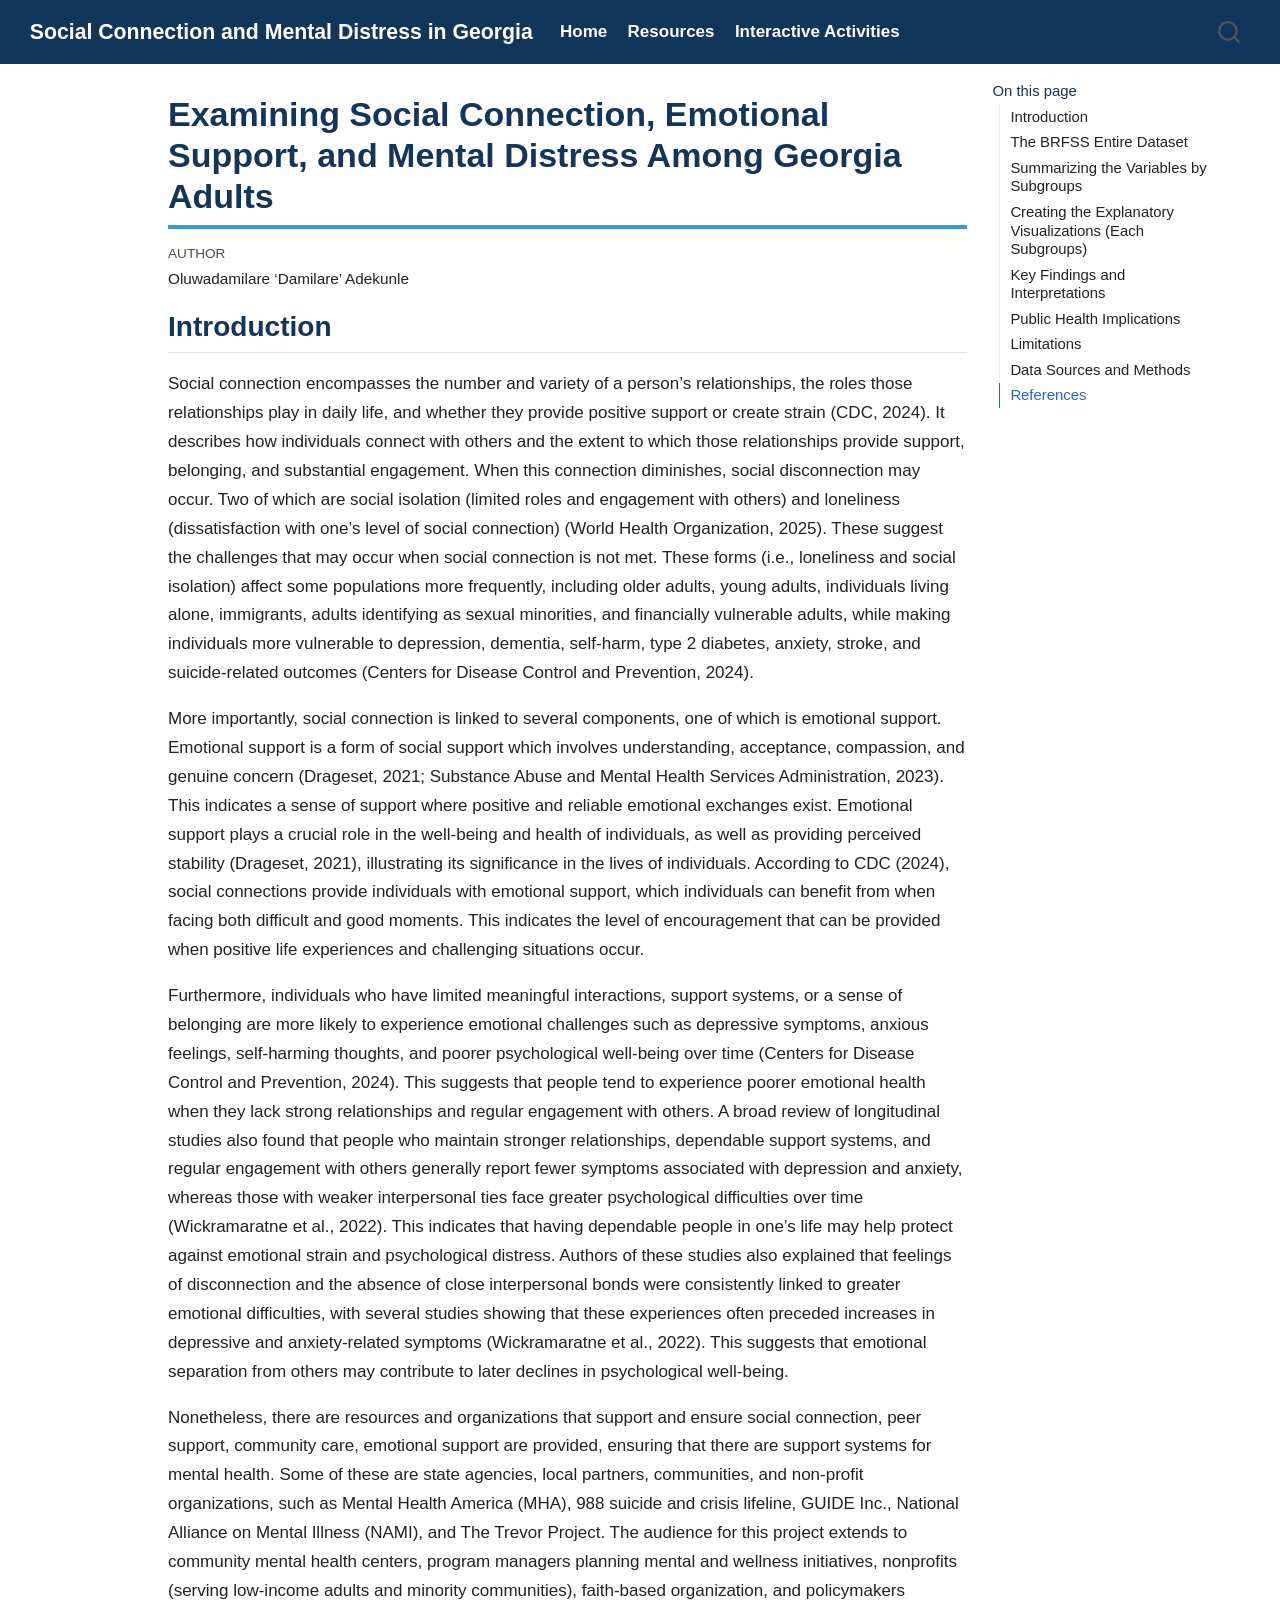
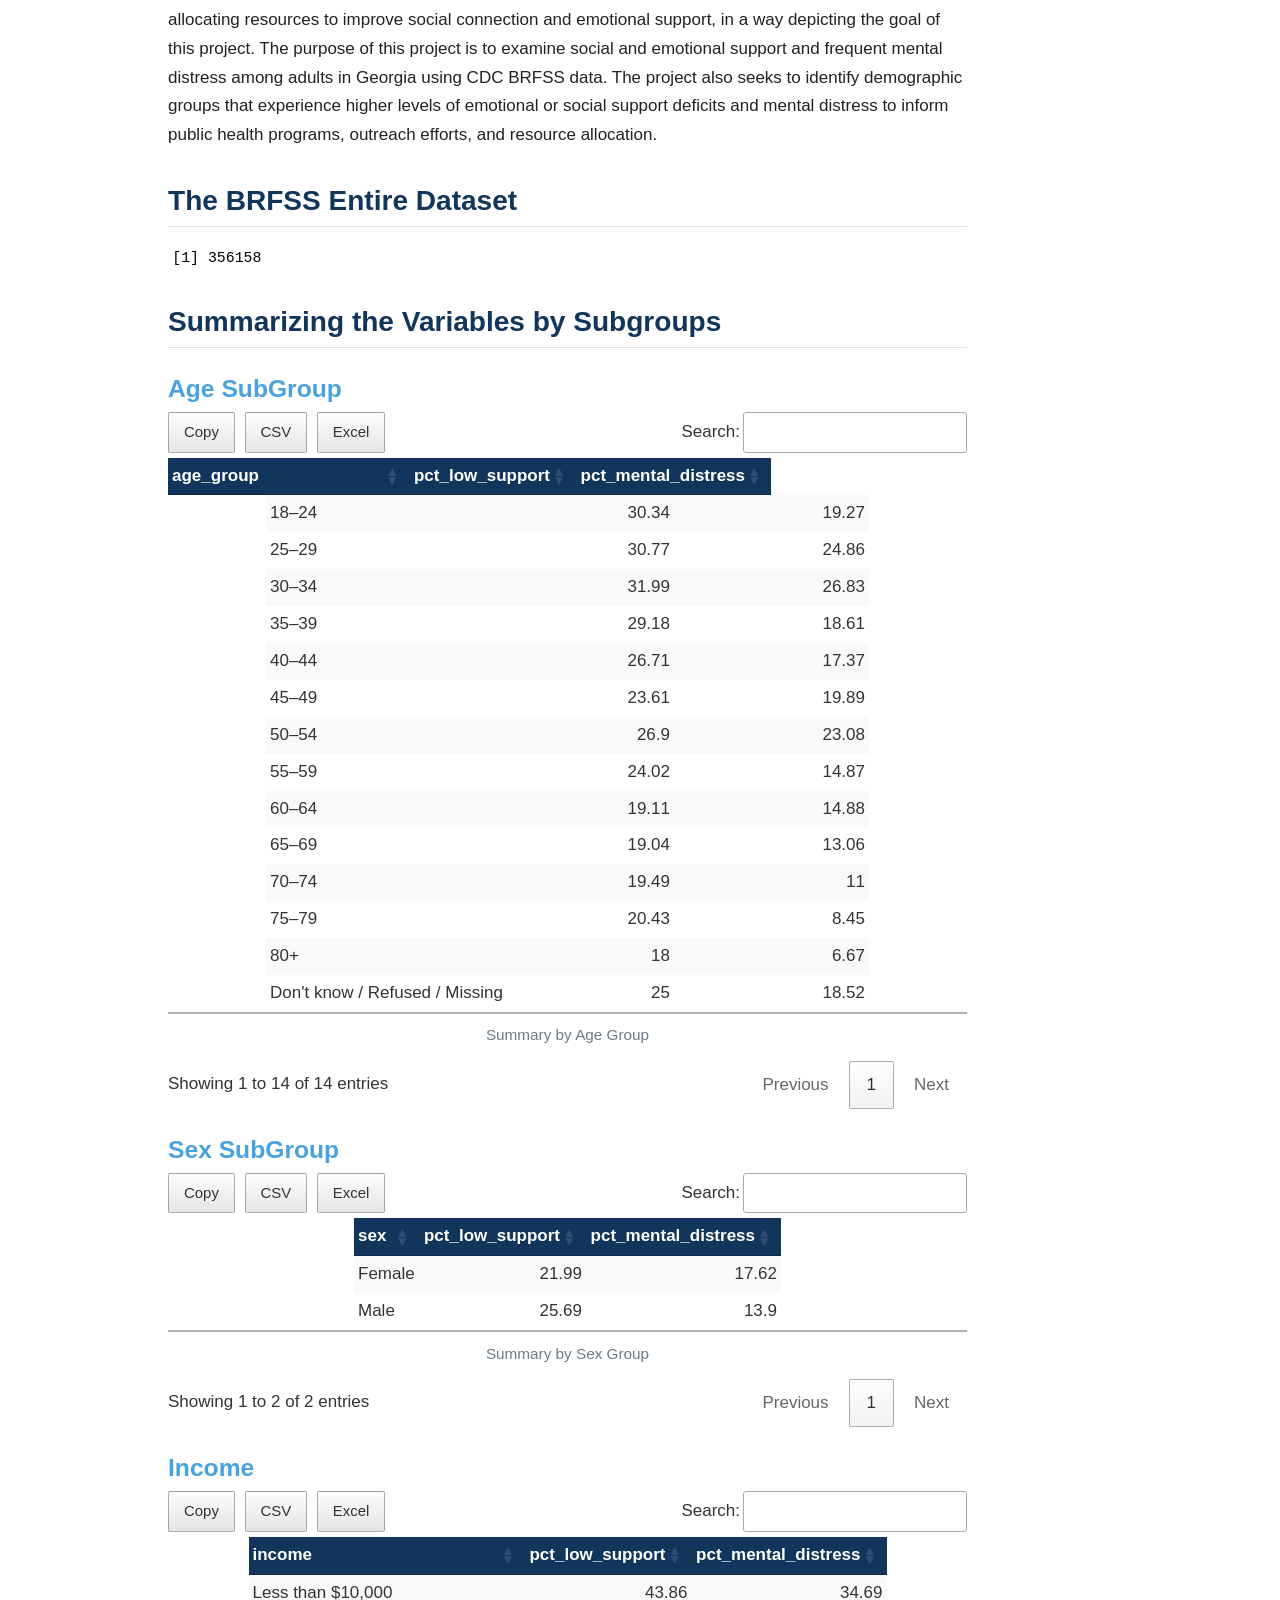
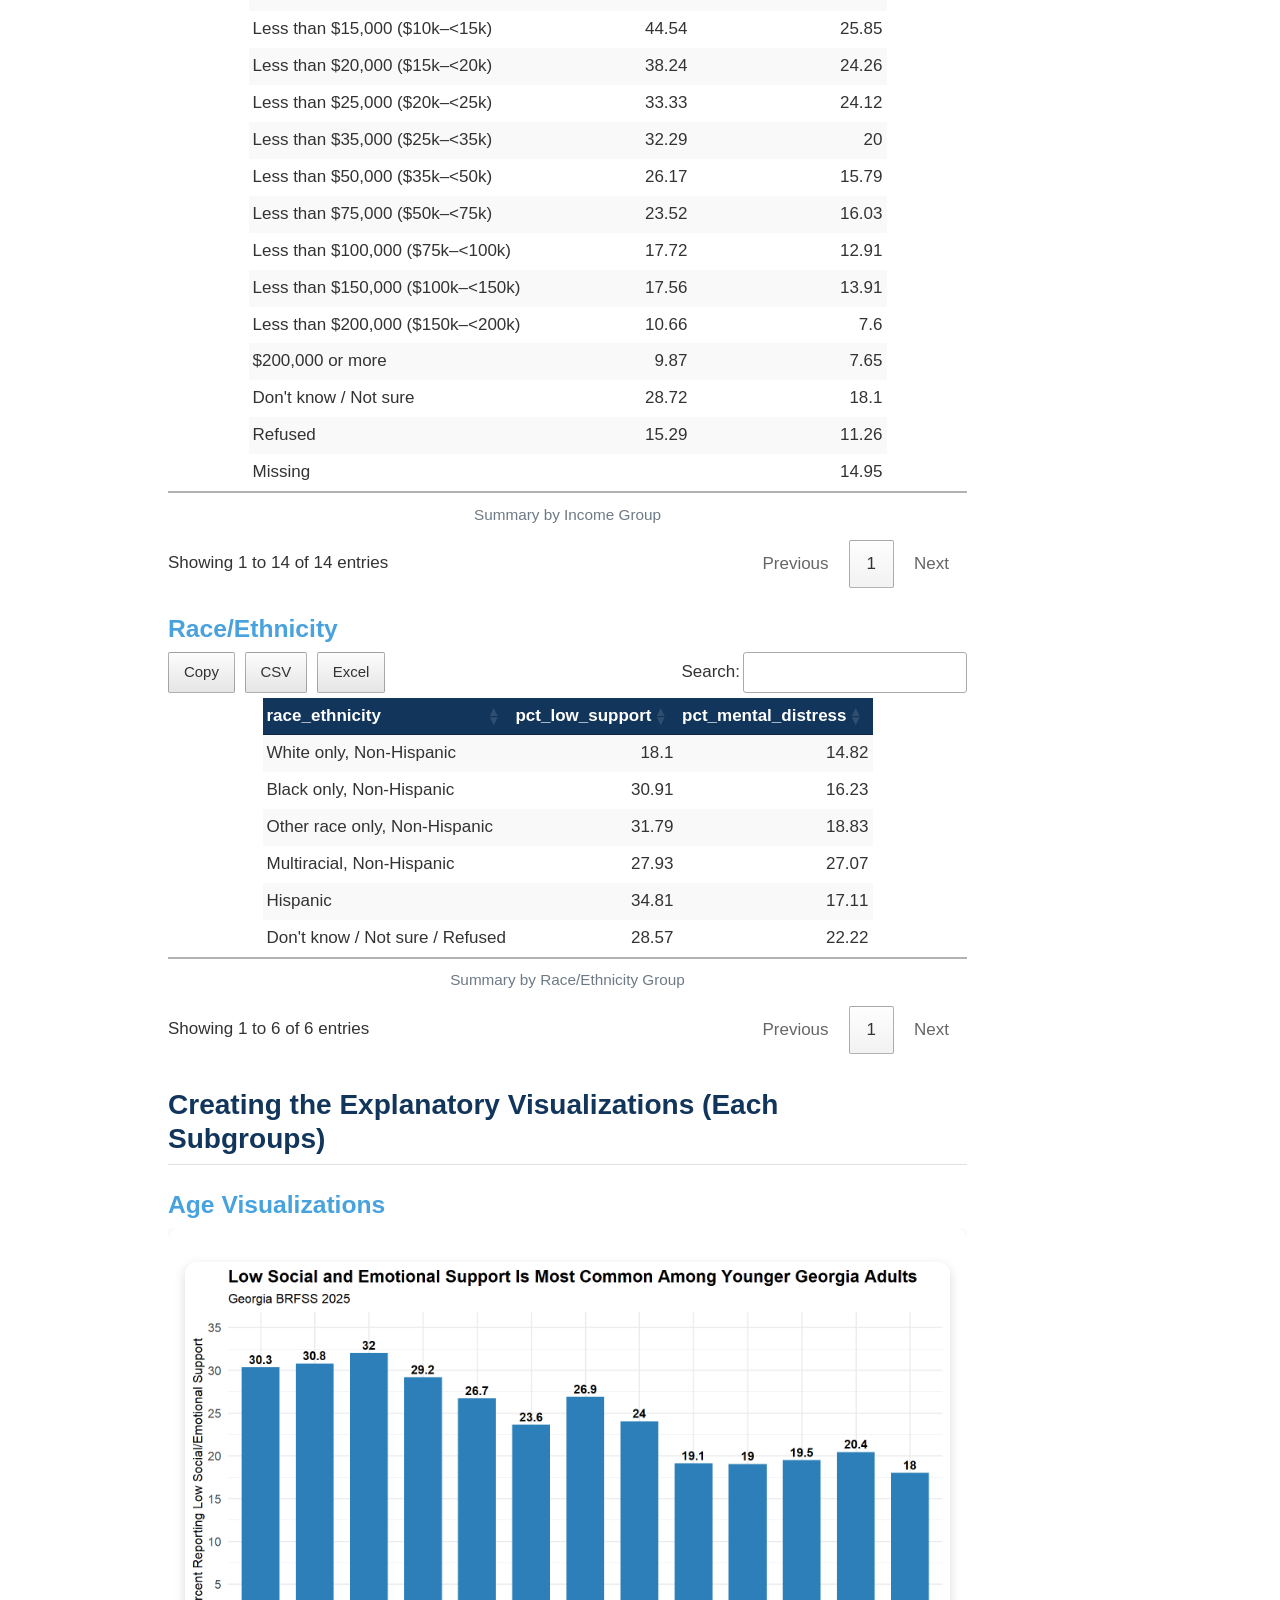
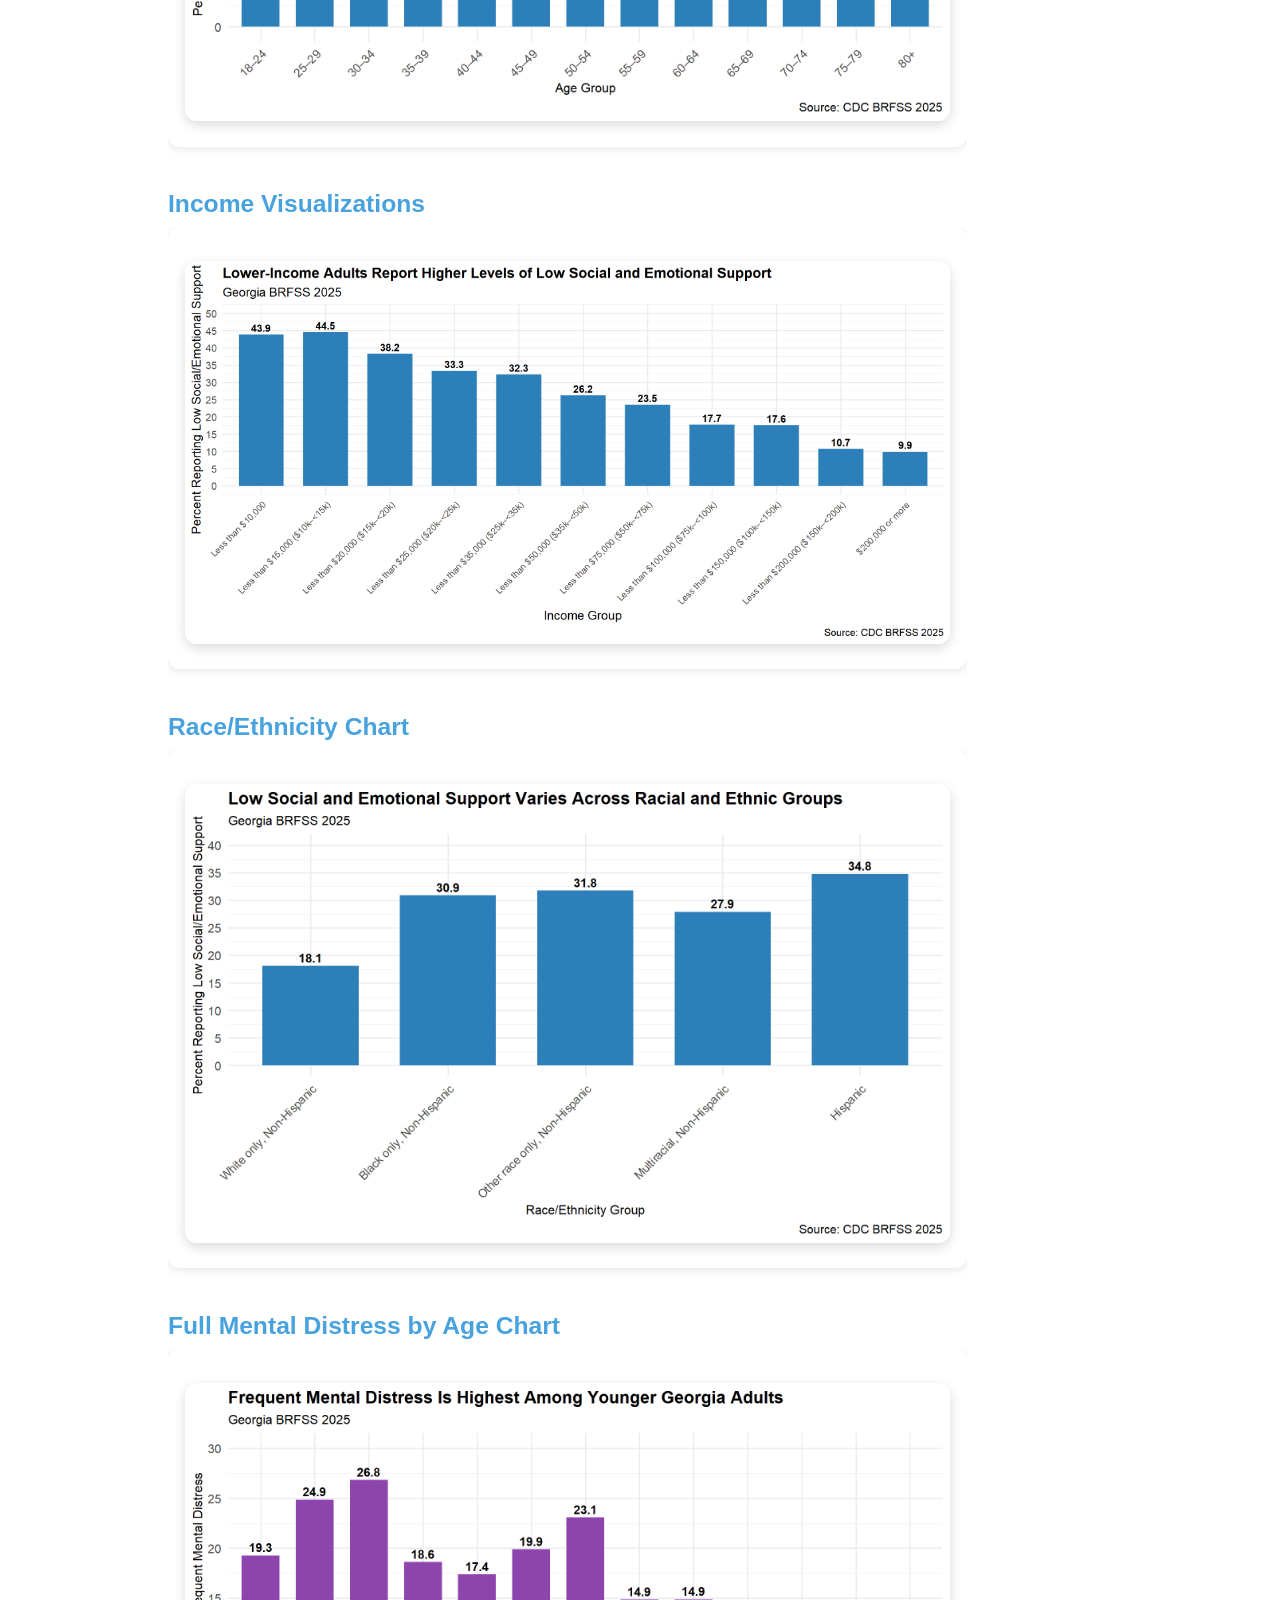
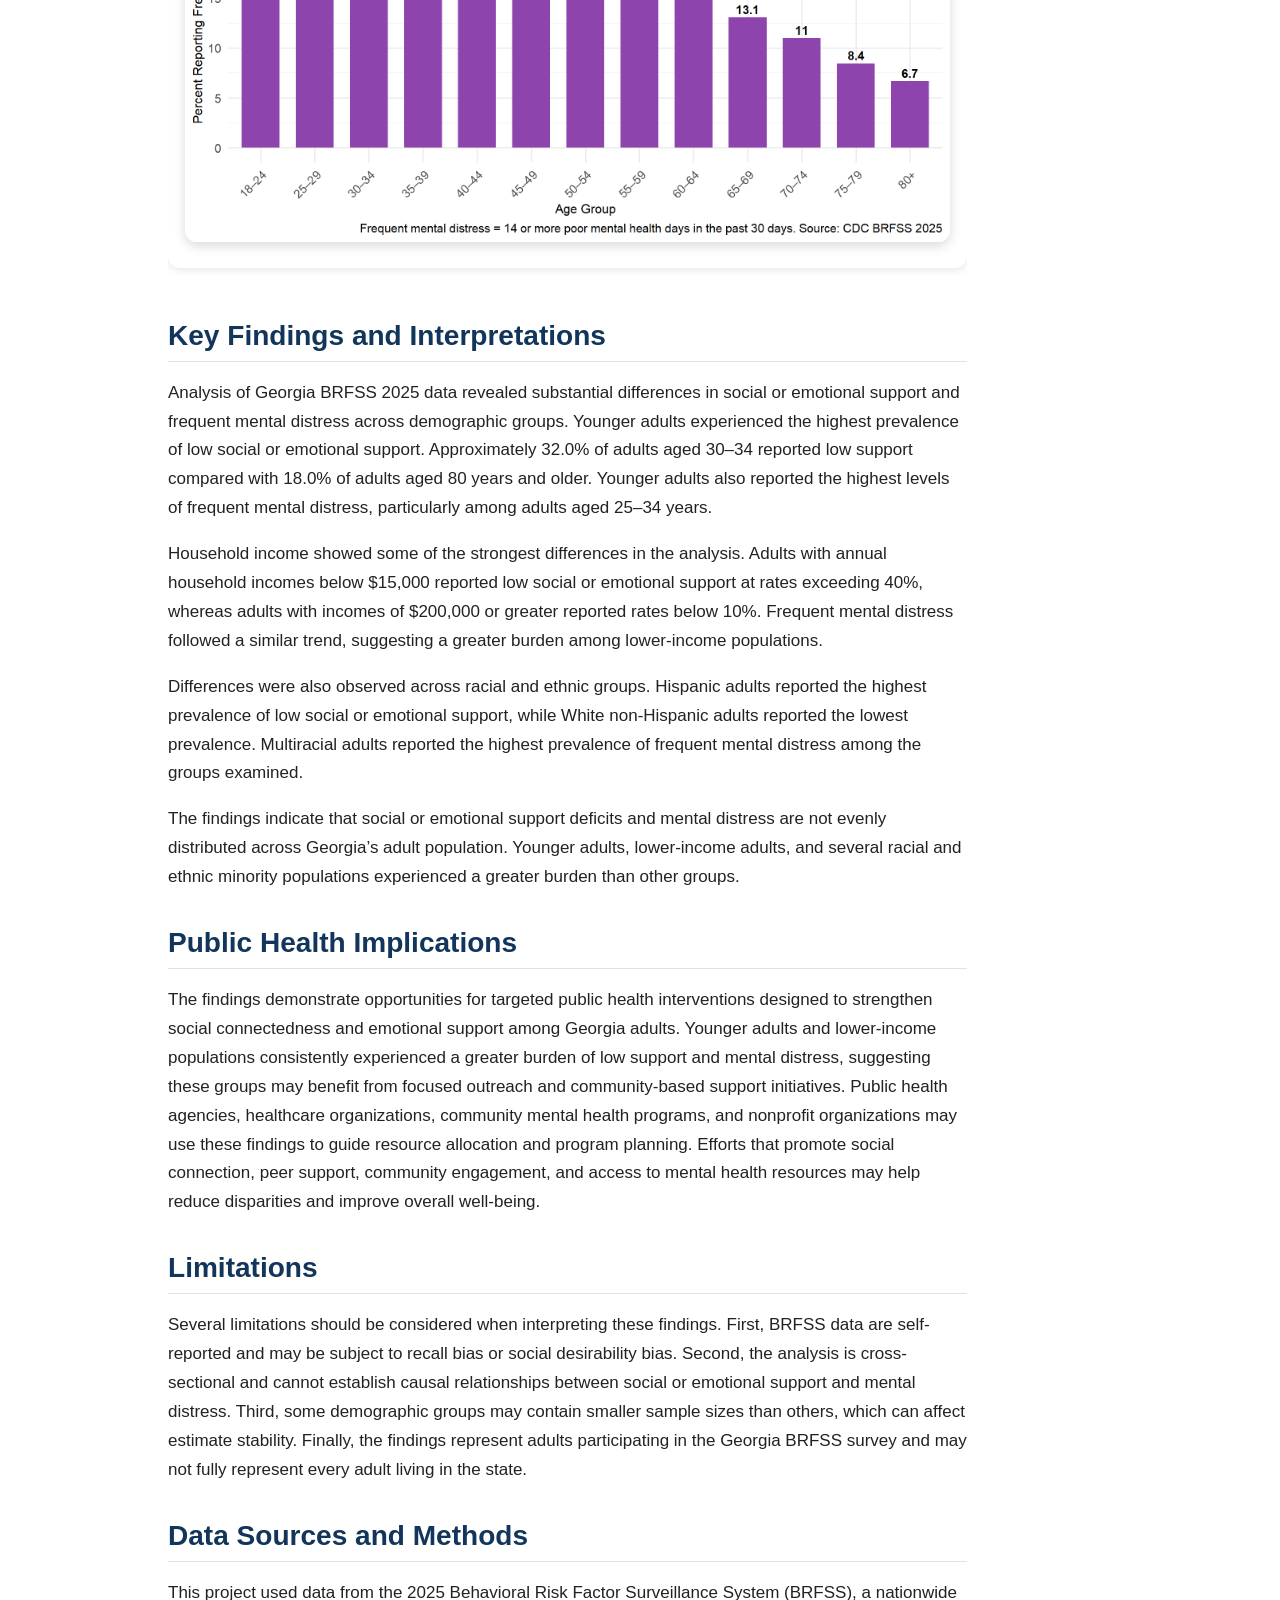
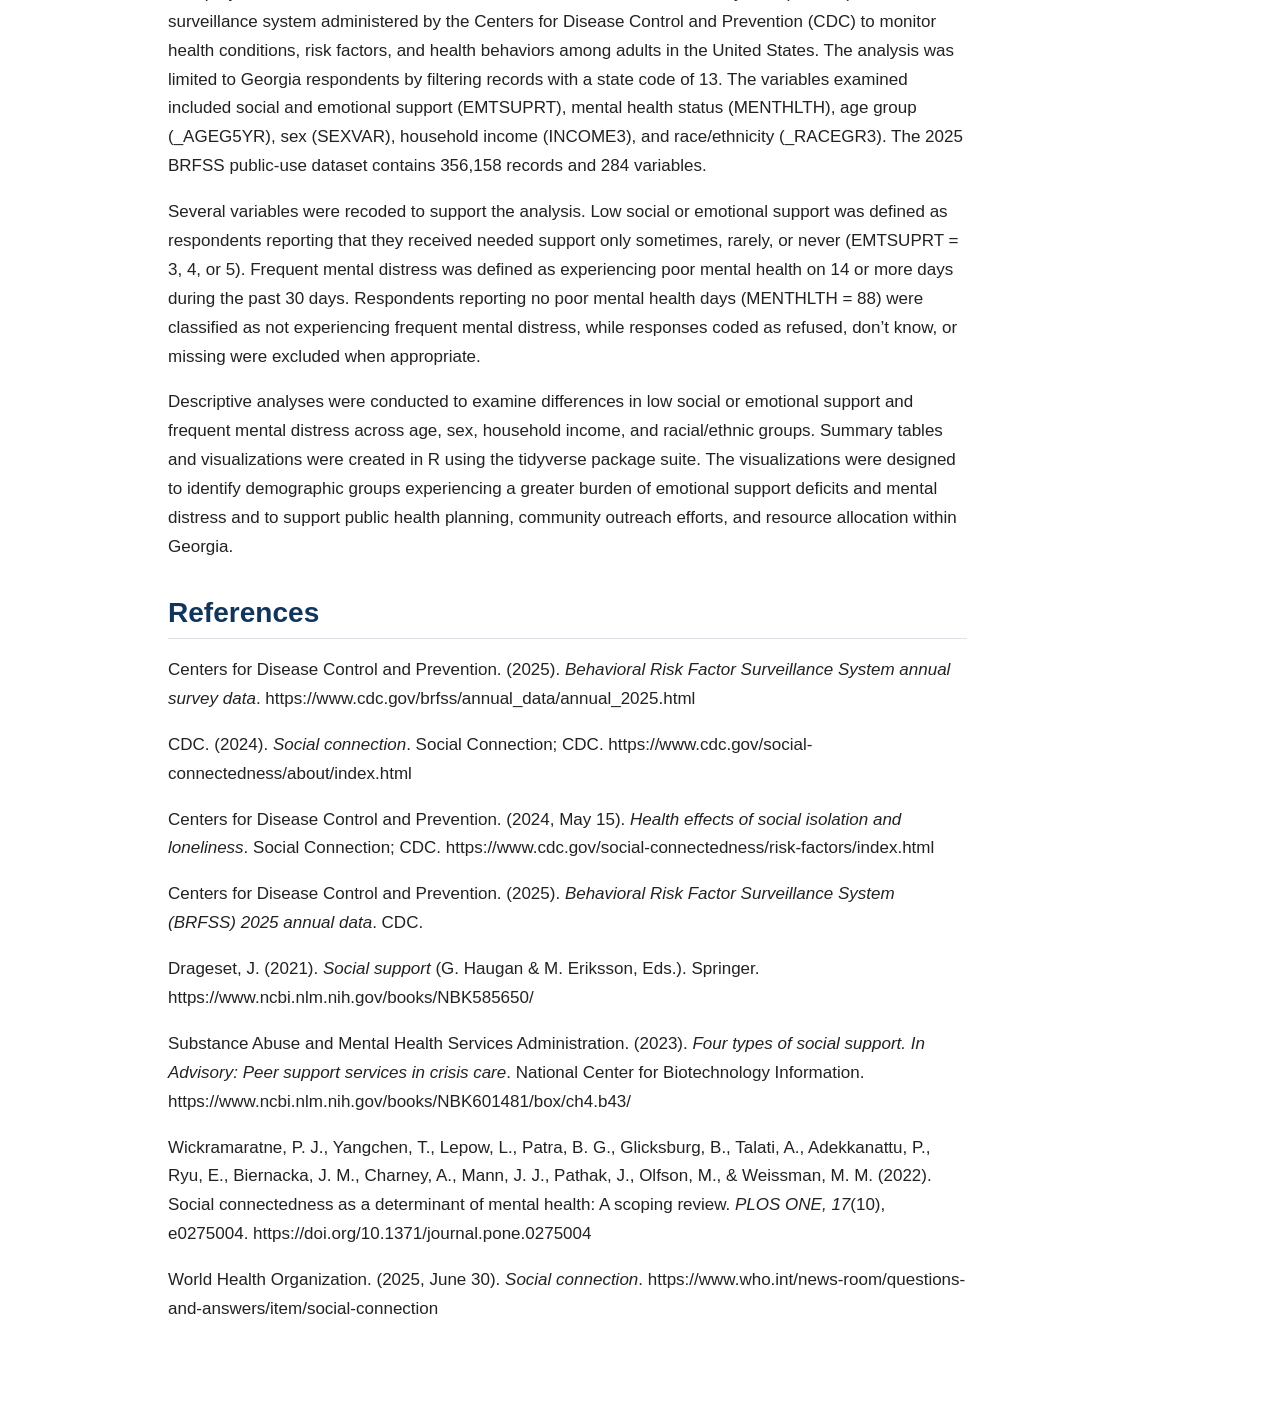
==== commit fdbfad27: "Update website content" ====
--- a/docs/Final_Proposal_Project_Doc.html
+++ b/docs/Final_Proposal_Project_Doc.html
@@ -8,7 +8,7 @@
 
 <meta name="author" content="Oluwadamilare ‘Damilare’ Adekunle">
 
-<title>final-proposal-project – Social Connection and Mental Distress in Georgia</title>
+<title>Examining Social Connection, Emotional Support, and Mental Distress Among Georgia Adults – Social Connection and Mental Distress in Georgia</title>
 <style>
 /* Default styles provided by pandoc.
 ** See https://pandoc.org/MANUAL.html#variables-for-html for config info.
@@ -74,6 +74,38 @@
     "search-label": "Search"
   }
 }</script>
+<link href="site_libs/htmltools-fill-0.5.9/fill.css" rel="stylesheet">
+
+<script src="site_libs/htmlwidgets-1.6.4/htmlwidgets.js"></script>
+
+<link href="site_libs/datatables-css-0.0.0/datatables-crosstalk.css" rel="stylesheet">
+
+<script src="site_libs/datatables-binding-0.34.0/datatables.js"></script>
+
+<script src="site_libs/jquery-3.6.0/jquery-3.6.0.min.js"></script>
+
+<link href="site_libs/dt-core-1.13.6/css/jquery.dataTables.min.css" rel="stylesheet">
+
+<link href="site_libs/dt-core-1.13.6/css/jquery.dataTables.extra.css" rel="stylesheet">
+
+<script src="site_libs/dt-core-1.13.6/js/jquery.dataTables.min.js"></script>
+
+<script src="site_libs/jszip-1.13.6/jszip.min.js"></script>
+
+<link href="site_libs/dt-ext-buttons-1.13.6/css/buttons.dataTables.min.css" rel="stylesheet">
+
+<script src="site_libs/dt-ext-buttons-1.13.6/js/dataTables.buttons.min.js"></script>
+
+<script src="site_libs/dt-ext-buttons-1.13.6/js/buttons.html5.min.js"></script>
+
+<script src="site_libs/dt-ext-buttons-1.13.6/js/buttons.colVis.min.js"></script>
+
+<script src="site_libs/dt-ext-buttons-1.13.6/js/buttons.print.min.js"></script>
+
+<link href="site_libs/crosstalk-1.2.2/css/crosstalk.min.css" rel="stylesheet">
+
+<script src="site_libs/crosstalk-1.2.2/js/crosstalk.min.js"></script>
+
 
 
 <link rel="stylesheet" href="styles.css">
@@ -124,11 +156,8 @@
     <h2 id="toc-title">On this page</h2>
    
   <ul>
-  <li><a href="#examining-social-connection-emotional-support-and-mental-distress-among-georgia-adults" id="toc-examining-social-connection-emotional-support-and-mental-distress-among-georgia-adults" class="nav-link active" data-scroll-target="#examining-social-connection-emotional-support-and-mental-distress-among-georgia-adults">Examining Social Connection, Emotional Support, and Mental Distress Among Georgia Adults</a></li>
-  <li><a href="#loading-the-xpt-file-and-needed-packages" id="toc-loading-the-xpt-file-and-needed-packages" class="nav-link" data-scroll-target="#loading-the-xpt-file-and-needed-packages">Loading the XPT File and Needed Packages</a></li>
-  <li><a href="#brfss-entire-dataset" id="toc-brfss-entire-dataset" class="nav-link" data-scroll-target="#brfss-entire-dataset">BRFSS Entire Dataset</a></li>
-  <li><a href="#filtering-to-intended-state-georgia-13" id="toc-filtering-to-intended-state-georgia-13" class="nav-link" data-scroll-target="#filtering-to-intended-state-georgia-13">Filtering to Intended State (Georgia = 13)</a></li>
-  <li><a href="#creating-the-analysis-variable" id="toc-creating-the-analysis-variable" class="nav-link" data-scroll-target="#creating-the-analysis-variable">Creating the Analysis Variable</a></li>
+  <li><a href="#introduction" id="toc-introduction" class="nav-link active" data-scroll-target="#introduction">Introduction</a></li>
+  <li><a href="#the-brfss-entire-dataset" id="toc-the-brfss-entire-dataset" class="nav-link" data-scroll-target="#the-brfss-entire-dataset">The BRFSS Entire Dataset</a></li>
   <li><a href="#summarizing-the-variables-by-subgroups" id="toc-summarizing-the-variables-by-subgroups" class="nav-link" data-scroll-target="#summarizing-the-variables-by-subgroups">Summarizing the Variables by Subgroups</a>
   <ul class="collapse">
   <li><a href="#age-subgroup" id="toc-age-subgroup" class="nav-link" data-scroll-target="#age-subgroup">Age SubGroup</a></li>
@@ -156,7 +185,7 @@
 
 <header id="title-block-header" class="quarto-title-block default">
 <div class="quarto-title">
-<h1 class="title">final-proposal-project</h1>
+<h1 class="title">Examining Social Connection, Emotional Support, and Mental Distress Among Georgia Adults</h1>
 </div>
 
 
@@ -179,318 +208,20 @@
 </header>
 
 
-<section id="examining-social-connection-emotional-support-and-mental-distress-among-georgia-adults" class="level2">
-<h2 class="anchored" data-anchor-id="examining-social-connection-emotional-support-and-mental-distress-among-georgia-adults">Examining Social Connection, Emotional Support, and Mental Distress Among Georgia Adults</h2>
+<section id="introduction" class="level2">
+<h2 class="anchored" data-anchor-id="introduction">Introduction</h2>
 <p>Social connection encompasses the number and variety of a person’s relationships, the roles those relationships play in daily life, and whether they provide positive support or create strain (CDC, 2024). It describes how individuals connect with others and the extent to which those relationships provide support, belonging, and substantial engagement. When this connection diminishes, social disconnection may occur. Two of which are social isolation (limited roles and engagement with others) and loneliness (dissatisfaction with one’s level of social connection) (World Health Organization, 2025). These suggest the challenges that may occur when social connection is not met. These forms (i.e., loneliness and social isolation) affect some populations more frequently, including older adults, young adults, individuals living alone, immigrants, adults identifying as sexual minorities, and financially vulnerable adults, while making individuals more vulnerable to depression, dementia, self-harm, type 2 diabetes, anxiety, stroke, and suicide-related outcomes (Centers for Disease Control and Prevention, 2024).</p>
 <p>More importantly, social connection is linked to several components, one of which is emotional support. Emotional support is a form of social support which involves understanding, acceptance, compassion, and genuine concern (Drageset, 2021; Substance Abuse and Mental Health Services Administration, 2023). This indicates a sense of support where positive and reliable emotional exchanges exist. Emotional support plays a crucial role in the well-being and health of individuals, as well as providing perceived stability (Drageset, 2021), illustrating its significance in the lives of individuals. According to CDC (2024), social connections provide individuals with emotional support, which individuals can benefit from when facing both difficult and good moments. This indicates the level of encouragement that can be provided when positive life experiences and challenging situations occur.</p>
 <p>Furthermore, individuals who have limited meaningful interactions, support systems, or a sense of belonging are more likely to experience emotional challenges such as depressive symptoms, anxious feelings, self-harming thoughts, and poorer psychological well-being over time (Centers for Disease Control and Prevention, 2024). This suggests that people tend to experience poorer emotional health when they lack strong relationships and regular engagement with others. A broad review of longitudinal studies also found that people who maintain stronger relationships, dependable support systems, and regular engagement with others generally report fewer symptoms associated with depression and anxiety, whereas those with weaker interpersonal ties face greater psychological difficulties over time (Wickramaratne et al., 2022). This indicates that having dependable people in one’s life may help protect against emotional strain and psychological distress. Authors of these studies also explained that feelings of disconnection and the absence of close interpersonal bonds were consistently linked to greater emotional difficulties, with several studies showing that these experiences often preceded increases in depressive and anxiety-related symptoms (Wickramaratne et al., 2022). This suggests that emotional separation from others may contribute to later declines in psychological well-being.</p>
 <p>Nonetheless, there are resources and organizations that support and ensure social connection, peer support, community care, emotional support are provided, ensuring that there are support systems for mental health. Some of these are state agencies, local partners, communities, and non-profit organizations, such as Mental Health America (MHA), 988 suicide and crisis lifeline, GUIDE Inc., National Alliance on Mental Illness (NAMI), and The Trevor Project. The audience for this project extends to community mental health centers, program managers planning mental and wellness initiatives, nonprofits (serving low-income adults and minority communities), faith-based organization, and policymakers allocating resources to improve social connection and emotional support, in a way depicting the goal of this project. The purpose of this project is to examine social and emotional support and frequent mental distress among adults in Georgia using CDC BRFSS data. The project also seeks to identify demographic groups that experience higher levels of emotional or social support deficits and mental distress to inform public health programs, outreach efforts, and resource allocation.</p>
 </section>
-<section id="loading-the-xpt-file-and-needed-packages" class="level2">
-<h2 class="anchored" data-anchor-id="loading-the-xpt-file-and-needed-packages">Loading the XPT File and Needed Packages</h2>
-</section>
-<section id="brfss-entire-dataset" class="level2">
-<h2 class="anchored" data-anchor-id="brfss-entire-dataset">BRFSS Entire Dataset</h2>
+<section id="the-brfss-entire-dataset" class="level2">
+<h2 class="anchored" data-anchor-id="the-brfss-entire-dataset">The BRFSS Entire Dataset</h2>
 <div class="cell">
 <div class="cell-output cell-output-stdout">
 <pre><code>[1] 356158</code></pre>
 </div>
 </div>
-</section>
-<section id="filtering-to-intended-state-georgia-13" class="level2">
-<h2 class="anchored" data-anchor-id="filtering-to-intended-state-georgia-13">Filtering to Intended State (Georgia = 13)</h2>
-<div class="cell">
-<div class="cell-output cell-output-stdout">
-<pre><code>Rows: 6,191
-Columns: 283
-$ `_STATE`   &lt;dbl&gt; 13, 13, 13, 13, 13, 13, 13, 13, 13, 13, 13, 13, 13, 13, 13,…
-$ FMONTH     &lt;dbl&gt; 1, 1, 1, 1, 1, 1, 1, 1, 1, 1, 2, 2, 2, 2, 2, 2, 2, 2, 2, 3,…
-$ IDATE      &lt;chr&gt; "02282025", "02242025", "03102025", "03052025", "02262025",…
-$ IMONTH     &lt;chr&gt; "02", "02", "03", "03", "02", "02", "02", "03", "03", "02",…
-$ IDAY       &lt;chr&gt; "28", "24", "10", "05", "26", "28", "25", "12", "18", "24",…
-$ IYEAR      &lt;chr&gt; "2025", "2025", "2025", "2025", "2025", "2025", "2025", "20…
-$ DISPCODE   &lt;dbl&gt; 1100, 1100, 1200, 1100, 1100, 1100, 1100, 1200, 1100, 1100,…
-$ SEQNO      &lt;chr&gt; "2025000137", "2025000138", "2025000139", "2025000140", "20…
-$ `_PSU`     &lt;dbl&gt; 2.025e+09, 2.025e+09, 2.025e+09, 2.025e+09, 2.025e+09, 2.02…
-$ CTELENM1   &lt;dbl&gt; 1, 1, 1, 1, 1, 1, 1, 1, 1, 1, 1, 1, 1, 1, 1, 1, 1, 1, 1, 1,…
-$ PVTRESD1   &lt;dbl&gt; 1, 1, 1, 1, 1, 1, 1, 1, 1, 1, 1, 1, 1, 1, 1, 1, 1, 1, 1, 1,…
-$ COLGHOUS   &lt;dbl&gt; NA, NA, NA, NA, NA, NA, NA, NA, NA, NA, NA, NA, NA, NA, NA,…
-$ STATERE1   &lt;dbl&gt; 1, 1, 1, 1, 1, 1, 1, 1, 1, 1, 1, 1, 1, 1, 1, 1, 1, 1, 1, 1,…
-$ CELPHON1   &lt;dbl&gt; 2, 2, 2, 2, 2, 2, 2, 2, 2, 2, 2, 2, 2, 2, 2, 2, 2, 2, 2, 2,…
-$ LADULT1    &lt;dbl&gt; 1, 1, 1, 1, 1, 1, 1, 1, 1, 1, 1, 1, 1, 1, 1, 1, 1, 1, 1, 1,…
-$ NUMADULT   &lt;dbl&gt; 2, 1, 2, 4, 4, 1, 1, 2, 1, 1, 2, 1, 1, 1, 1, 3, 1, 2, 1, 1,…
-$ RESPSLC1   &lt;dbl&gt; 1, NA, 1, 1, 1, NA, NA, 1, NA, NA, 1, NA, NA, NA, NA, 1, NA…
-$ LANDSEX4   &lt;dbl&gt; 2, 2, 2, 2, 2, 1, 2, 2, 2, 2, 2, 2, 2, 2, 2, 1, 1, 2, 2, 1,…
-$ SAFETIME   &lt;dbl&gt; NA, NA, NA, NA, NA, NA, NA, NA, NA, NA, NA, NA, NA, NA, NA,…
-$ CTELNUM1   &lt;dbl&gt; NA, NA, NA, NA, NA, NA, NA, NA, NA, NA, NA, NA, NA, NA, NA,…
-$ CELLFON5   &lt;dbl&gt; NA, NA, NA, NA, NA, NA, NA, NA, NA, NA, NA, NA, NA, NA, NA,…
-$ CADULT1    &lt;dbl&gt; NA, NA, NA, NA, NA, NA, NA, NA, NA, NA, NA, NA, NA, NA, NA,…
-$ CELLSEX4   &lt;dbl&gt; NA, NA, NA, NA, NA, NA, NA, NA, NA, NA, NA, NA, NA, NA, NA,…
-$ PVTRESD3   &lt;dbl&gt; NA, NA, NA, NA, NA, NA, NA, NA, NA, NA, NA, NA, NA, NA, NA,…
-$ CCLGHOUS   &lt;dbl&gt; NA, NA, NA, NA, NA, NA, NA, NA, NA, NA, NA, NA, NA, NA, NA,…
-$ CSTATE1    &lt;dbl&gt; NA, NA, NA, NA, NA, NA, NA, NA, NA, NA, NA, NA, NA, NA, NA,…
-$ LANDLINE   &lt;dbl&gt; NA, NA, NA, NA, NA, NA, NA, NA, NA, NA, NA, NA, NA, NA, NA,…
-$ HHADULT    &lt;dbl&gt; NA, NA, NA, NA, NA, NA, NA, NA, NA, NA, NA, NA, NA, NA, NA,…
-$ SEXVAR     &lt;dbl&gt; 2, 2, 2, 2, 2, 1, 2, 2, 2, 2, 2, 2, 2, 2, 2, 1, 1, 2, 2, 1,…
-$ GENHLTH    &lt;dbl&gt; 3, 4, 2, 3, 2, 3, 3, 2, 4, 2, 2, 2, 3, 4, 4, 3, 4, 3, 4, 4,…
-$ PHYSHLTH   &lt;dbl&gt; 77, 30, 88, 88, 1, 5, 15, 88, 88, 88, 88, 88, 30, 77, 6, 88…
-$ MENTHLTH   &lt;dbl&gt; 88, 88, 88, 88, 1, 88, 88, 88, 88, 88, 88, 6, 88, 88, 88, 4…
-$ POORHLTH   &lt;dbl&gt; 88, 2, NA, NA, 88, 5, 10, NA, NA, NA, NA, 88, 88, 88, 27, 8…
-$ PRIMINS2   &lt;dbl&gt; 3, 3, 3, 3, 1, 3, 3, 3, 3, 3, 2, 1, 3, 3, 3, 3, 3, 2, 3, 2,…
-$ PERSDOC3   &lt;dbl&gt; 1, 2, 2, 2, 1, 1, 2, 2, 1, 2, 2, 1, 1, 1, 1, 1, 2, 1, 1, 2,…
-$ MEDCOST1   &lt;dbl&gt; 2, 2, 2, 2, 2, 2, 2, 2, 2, 2, 2, 1, 2, 2, 2, 2, 2, 2, 2, 2,…
-$ CHECKUP1   &lt;dbl&gt; 1, 1, 1, 1, 1, 1, 1, 1, 1, 1, 1, 1, 1, 1, 1, 1, 1, 4, 1, 1,…
-$ EXERANY2   &lt;dbl&gt; 1, 1, 1, 2, 1, 2, 2, 1, 1, 2, 1, 1, 1, 2, 1, 1, 1, 1, 2, 1,…
-$ BPHIGH6    &lt;dbl&gt; 1, 3, 3, 3, 3, 1, 1, 1, 1, 1, 4, 1, 3, 1, 1, 1, 1, 3, 1, 1,…
-$ BPMEDS1    &lt;dbl&gt; 1, NA, NA, NA, NA, 1, 1, 1, 1, 1, NA, 1, NA, 1, 1, 1, 1, NA…
-$ CHOLCHK3   &lt;dbl&gt; 2, 2, 2, 2, 2, 2, 2, 2, 2, 2, 2, 2, 2, 2, 2, 2, 2, 3, 2, 2,…
-$ TOLDHI3    &lt;dbl&gt; 1, 2, 1, 2, 1, 1, 1, 2, 1, 1, 2, 1, 2, 2, 1, 1, 2, 1, 1, 2,…
-$ CHOLMED3   &lt;dbl&gt; 1, NA, 1, NA, 2, 1, 2, NA, 1, 1, NA, 2, NA, NA, 2, 1, NA, 2…
-$ CVDINFR4   &lt;dbl&gt; 2, 2, 2, 2, 2, 2, 2, 2, 2, 2, 2, 2, 2, 2, 2, 2, 2, 2, 2, 2,…
-$ CVDCRHD4   &lt;dbl&gt; 2, 2, 2, 1, 2, 2, 2, 2, 2, 2, 2, 2, 2, 2, 2, 2, 1, 2, 2, 2,…
-$ CVDSTRK3   &lt;dbl&gt; 2, 2, 2, 2, 2, 2, 2, 2, 1, 2, 2, 2, 2, 2, 2, 2, 1, 2, 2, 2,…
-$ ASTHMA3    &lt;dbl&gt; 2, 2, 2, 2, 2, 2, 2, 2, 2, 2, 2, 2, 1, 2, 2, 2, 2, 2, 1, 2,…
-$ ASTHNOW    &lt;dbl&gt; NA, NA, NA, NA, NA, NA, NA, NA, NA, NA, NA, NA, 1, NA, NA, …
-$ CHCSCNC1   &lt;dbl&gt; 2, 2, 1, 2, 2, 2, 1, 2, 2, 2, 2, 1, 1, 2, 2, 2, 2, 1, 2, 7,…
-$ CHCOCNC1   &lt;dbl&gt; 2, 2, 2, 2, 2, 2, 1, 2, 2, 2, 1, 2, 1, 2, 2, 2, 2, 2, 2, 2,…
-$ CHCCOPD3   &lt;dbl&gt; 2, 1, 2, 1, 2, 2, 2, 2, 2, 2, 2, 2, 2, 2, 2, 2, 2, 2, 2, 2,…
-$ ADDEPEV3   &lt;dbl&gt; 2, 2, 1, 2, 2, 2, 1, 2, 2, 2, 2, 1, 2, 2, 2, 2, 2, 2, 1, 2,…
-$ CHCKDNY2   &lt;dbl&gt; 2, 2, 2, 2, 2, 2, 2, 2, 2, 2, 2, 2, 2, 2, 2, 2, 1, 2, 2, 2,…
-$ HAVARTH4   &lt;dbl&gt; 1, 1, 1, 1, 2, 2, 1, 2, 1, 1, 2, 1, 1, 2, 2, 2, 1, 1, 1, 2,…
-$ DIABETE4   &lt;dbl&gt; 3, 3, 3, 3, 4, 3, 1, 1, 1, 3, 3, 3, 3, 3, 3, 3, 1, 3, 4, 1,…
-$ DIABAGE4   &lt;dbl&gt; NA, NA, NA, NA, NA, NA, 78, 50, 62, NA, NA, NA, NA, NA, NA,…
-$ MARITAL    &lt;dbl&gt; 1, 3, 1, 3, 1, 5, 3, 1, 3, 3, 1, 3, 2, 3, 3, 1, 5, 1, 3, 5,…
-$ EDUCA      &lt;dbl&gt; 4, 4, 6, 4, 6, 5, 4, 6, 4, 3, 4, 5, 5, 4, 4, 6, 4, 6, 4, 5,…
-$ RENTHOM1   &lt;dbl&gt; 1, 1, 1, 1, 1, 2, 1, 1, 1, 1, 1, 1, 1, 1, 1, 1, 2, 1, 1, 1,…
-$ NUMHHOL4   &lt;dbl&gt; 2, 2, 2, 2, 2, 2, 2, 2, 2, 2, 1, 2, 2, 2, 1, 2, 2, 2, 2, 2,…
-$ NUMPHON4   &lt;dbl&gt; NA, NA, NA, NA, NA, NA, NA, NA, NA, NA, 1, NA, NA, NA, 1, N…
-$ CPDEMO1C   &lt;dbl&gt; 1, 1, 1, 1, 1, 1, 1, 2, 8, 1, 2, 1, 1, 1, 1, 1, 1, 1, 1, 3,…
-$ VETERAN3   &lt;dbl&gt; 2, 2, 2, 2, 2, 2, 2, 2, 2, 2, 2, 2, 2, 2, 2, 1, 2, 2, 2, 2,…
-$ EMPLOY1    &lt;dbl&gt; 7, 7, 7, 7, 1, 7, 7, 7, 8, 7, 7, 1, 7, 7, 7, 2, 7, 2, 8, 9,…
-$ CHILDREN   &lt;dbl&gt; 88, 88, 88, 88, 88, 88, 88, 88, 88, 88, 88, 88, 88, 88, 88,…
-$ INCOME3    &lt;dbl&gt; 7, 7, 99, 8, 10, 2, 77, 77, 4, 99, 5, 6, 99, 77, 9, 7, 5, 9…
-$ PREGNANT   &lt;dbl&gt; NA, NA, NA, NA, NA, NA, NA, NA, NA, NA, NA, NA, NA, NA, NA,…
-$ WEIGHT2    &lt;dbl&gt; 123, 127, 9999, 100, 200, 200, 148, 150, 180, 119, 165, 150…
-$ HEIGHT3    &lt;dbl&gt; 503, 503, 501, 501, 503, 600, 500, 504, 506, 503, 507, 506,…
-$ DEAF       &lt;dbl&gt; 2, 2, 2, 1, 2, 2, 2, 2, 2, 2, 2, 2, 2, 2, 1, 2, 2, 2, 1, 2,…
-$ BLIND      &lt;dbl&gt; 2, 2, 2, 2, 2, 2, 2, 2, 2, 2, 2, 2, 2, 2, 2, 2, 2, 1, NA, 7…
-$ DECIDE     &lt;dbl&gt; 2, 2, 2, 2, 2, 2, 2, 2, 2, 2, 2, 2, 2, 2, NA, 2, 2, 2, NA, …
-$ DIFFWALK   &lt;dbl&gt; 2, 2, 2, 2, 2, 2, 1, 2, 1, 2, 2, 2, 1, 2, NA, 2, 1, 2, NA, …
-$ DIFFDRES   &lt;dbl&gt; 2, 2, 2, 2, 2, 2, 2, 2, 2, 2, 2, 2, 2, 2, NA, 2, 2, 2, NA, …
-$ DIFFALON   &lt;dbl&gt; 2, 2, 2, 2, 2, 2, 2, 2, 2, 2, 2, 2, 2, 2, NA, 2, 2, 2, NA, …
-$ SLEPTIM1   &lt;dbl&gt; NA, NA, NA, NA, NA, NA, NA, NA, NA, NA, NA, NA, NA, NA, NA,…
-$ SMOKE100   &lt;dbl&gt; 2, 1, 1, 2, 2, 2, 2, 2, 2, 2, 2, 1, 2, 2, NA, 1, 2, 2, NA, …
-$ SMOKDAY2   &lt;dbl&gt; NA, 3, 3, NA, NA, NA, NA, NA, NA, NA, NA, 3, NA, NA, NA, 3,…
-$ USENOW3    &lt;dbl&gt; 3, 3, 3, 3, 3, 3, 3, 3, 3, 3, 3, 3, 3, 3, NA, 3, 3, 3, NA, …
-$ ECIGNOW3   &lt;dbl&gt; 1, 1, 1, 1, 1, 1, 1, 1, 1, 1, 1, 1, 4, 1, NA, 1, 4, 1, NA, …
-$ ALCDAY4    &lt;dbl&gt; 888, 888, 215, 201, 888, 888, 777, 102, 888, 888, 888, 888,…
-$ AVEDRNK4   &lt;dbl&gt; NA, NA, 1, 1, NA, NA, NA, 1, NA, NA, NA, NA, 1, NA, NA, 1, …
-$ DRNK3GE5   &lt;dbl&gt; NA, NA, 88, 88, NA, NA, NA, 88, NA, NA, NA, NA, 88, NA, NA,…
-$ MAXDRNKS   &lt;dbl&gt; NA, NA, 1, 1, NA, NA, NA, 1, NA, NA, NA, NA, 1, NA, NA, 1, …
-$ FLUSHOT7   &lt;dbl&gt; 1, 2, 1, 1, 2, 2, 1, 2, 1, 2, 2, 1, 1, 2, NA, 1, 1, 2, NA, …
-$ FLSHTMY3   &lt;dbl&gt; 102024, NA, 112024, 92024, NA, NA, 92024, NA, 102024, NA, N…
-$ PNEUVAC4   &lt;dbl&gt; 1, 1, 1, 1, 2, 2, 1, 1, 1, 1, 2, 2, 1, 1, NA, 1, 2, 2, NA, …
-$ TETANUS1   &lt;dbl&gt; 4, 4, 3, 3, 4, 4, 4, 3, 1, 4, 2, 1, 2, 4, NA, 7, 3, 4, NA, …
-$ FRUIT2     &lt;dbl&gt; NA, NA, NA, NA, NA, NA, NA, NA, NA, NA, NA, NA, NA, NA, NA,…
-$ FRUITJU2   &lt;dbl&gt; NA, NA, NA, NA, NA, NA, NA, NA, NA, NA, NA, NA, NA, NA, NA,…
-$ FVGREEN1   &lt;dbl&gt; NA, NA, NA, NA, NA, NA, NA, NA, NA, NA, NA, NA, NA, NA, NA,…
-$ FRENCHF1   &lt;dbl&gt; NA, NA, NA, NA, NA, NA, NA, NA, NA, NA, NA, NA, NA, NA, NA,…
-$ POTATOE1   &lt;dbl&gt; NA, NA, NA, NA, NA, NA, NA, NA, NA, NA, NA, NA, NA, NA, NA,…
-$ VEGETAB2   &lt;dbl&gt; NA, NA, NA, NA, NA, NA, NA, NA, NA, NA, NA, NA, NA, NA, NA,…
-$ HIVTST7    &lt;dbl&gt; 2, 2, 2, 2, 2, 2, 2, 2, 2, 2, 2, 2, 2, 7, NA, 2, 2, 2, NA, …
-$ HIVTSTD3   &lt;dbl&gt; NA, NA, NA, NA, NA, NA, NA, NA, NA, NA, NA, NA, NA, NA, NA,…
-$ PDIABTS1   &lt;dbl&gt; 1, 1, 1, 1, 1, 1, NA, NA, NA, 1, 1, 1, 1, 1, 1, 1, NA, 2, 1…
-$ PREDIAB2   &lt;dbl&gt; 3, 3, 3, 3, 1, 3, NA, NA, NA, 3, 3, 3, 3, 3, 1, 1, NA, 1, 1…
-$ DIABTYPE   &lt;dbl&gt; NA, NA, NA, NA, NA, NA, 2, 2, 2, NA, NA, NA, NA, NA, NA, NA…
-$ INSULIN1   &lt;dbl&gt; NA, NA, NA, NA, NA, NA, 2, 1, 1, NA, NA, NA, NA, NA, NA, NA…
-$ CHKHEMO3   &lt;dbl&gt; NA, NA, NA, NA, NA, NA, 1, 77, 3, NA, NA, NA, NA, NA, NA, N…
-$ EYEEXAM1   &lt;dbl&gt; NA, NA, NA, NA, NA, NA, 2, 2, 2, NA, NA, NA, NA, NA, NA, NA…
-$ DIABEYE1   &lt;dbl&gt; NA, NA, NA, NA, NA, NA, 2, 2, 2, NA, NA, NA, NA, NA, NA, NA…
-$ DIABEDU1   &lt;dbl&gt; NA, NA, NA, NA, NA, NA, 8, 7, 5, NA, NA, NA, NA, NA, NA, NA…
-$ FEETSORE   &lt;dbl&gt; NA, NA, NA, NA, NA, NA, 2, 2, 2, NA, NA, NA, NA, NA, NA, NA…
-$ ARTHEXER   &lt;dbl&gt; NA, NA, NA, NA, NA, NA, NA, NA, NA, NA, NA, NA, NA, NA, NA,…
-$ ARTHEDU    &lt;dbl&gt; NA, NA, NA, NA, NA, NA, NA, NA, NA, NA, NA, NA, NA, NA, NA,…
-$ LMTJOIN3   &lt;dbl&gt; NA, NA, NA, NA, NA, NA, NA, NA, NA, NA, NA, NA, NA, NA, NA,…
-$ ARTHDIS2   &lt;dbl&gt; NA, NA, NA, NA, NA, NA, NA, NA, NA, NA, NA, NA, NA, NA, NA,…
-$ JOINPAI2   &lt;dbl&gt; NA, NA, NA, NA, NA, NA, NA, NA, NA, NA, NA, NA, NA, NA, NA,…
-$ PSATEST1   &lt;dbl&gt; NA, NA, NA, NA, NA, 2, NA, NA, NA, NA, NA, NA, NA, NA, NA, …
-$ PSATIME1   &lt;dbl&gt; NA, NA, NA, NA, NA, NA, NA, NA, NA, NA, NA, NA, NA, NA, NA,…
-$ PCPSARS2   &lt;dbl&gt; NA, NA, NA, NA, NA, NA, NA, NA, NA, NA, NA, NA, NA, NA, NA,…
-$ PSASUGS1   &lt;dbl&gt; NA, NA, NA, NA, NA, NA, NA, NA, NA, NA, NA, NA, NA, NA, NA,…
-$ PCSTALK2   &lt;dbl&gt; NA, NA, NA, NA, NA, 3, NA, NA, NA, NA, NA, NA, NA, NA, NA, …
-$ CNCRDIFF   &lt;dbl&gt; NA, NA, 1, NA, NA, NA, 2, NA, NA, NA, 1, 1, 1, NA, NA, NA, …
-$ CNCRAGE    &lt;dbl&gt; NA, NA, 68, NA, NA, NA, 46, NA, NA, NA, 70, 55, 80, NA, NA,…
-$ CNCRTYP2   &lt;dbl&gt; NA, NA, 23, NA, NA, NA, 22, NA, NA, NA, 5, 22, 22, NA, NA, …
-$ CSRVTRT3   &lt;dbl&gt; NA, NA, 2, NA, NA, NA, 2, NA, NA, NA, 2, 5, 5, NA, NA, NA, …
-$ CSRVDOC1   &lt;dbl&gt; NA, NA, 2, NA, NA, NA, 2, NA, NA, NA, 9, NA, NA, NA, NA, NA…
-$ CSRVSUM    &lt;dbl&gt; NA, NA, 2, NA, NA, NA, 2, NA, NA, NA, 2, NA, NA, NA, NA, NA…
-$ CSRVRTRN   &lt;dbl&gt; NA, NA, 2, NA, NA, NA, 1, NA, NA, NA, 2, NA, NA, NA, NA, NA…
-$ CSRVINST   &lt;dbl&gt; NA, NA, NA, NA, NA, NA, 2, NA, NA, NA, NA, NA, NA, NA, NA, …
-$ CSRVINSR   &lt;dbl&gt; NA, NA, 1, NA, NA, NA, 1, NA, NA, NA, 1, NA, NA, NA, NA, NA…
-$ CSRVDEIN   &lt;dbl&gt; NA, NA, 2, NA, NA, NA, 2, NA, NA, NA, 2, NA, NA, NA, NA, NA…
-$ CSRVCLIN   &lt;dbl&gt; NA, NA, 2, NA, NA, NA, 2, NA, NA, NA, 2, NA, NA, NA, NA, NA…
-$ CSRVPAIN   &lt;dbl&gt; NA, NA, 2, NA, NA, NA, 1, NA, NA, NA, 2, 2, 2, NA, NA, NA, …
-$ CSRVCTL2   &lt;dbl&gt; NA, NA, NA, NA, NA, NA, 3, NA, NA, NA, NA, NA, NA, NA, NA, …
-$ CIMEMLO1   &lt;dbl&gt; 2, 2, 2, 2, 2, 2, 2, NA, 2, 2, 2, 2, 2, 2, NA, 2, 2, 2, NA,…
-$ CDWORRY    &lt;dbl&gt; NA, NA, NA, NA, NA, NA, NA, NA, NA, NA, NA, NA, NA, NA, NA,…
-$ CDDISCU1   &lt;dbl&gt; NA, NA, NA, NA, NA, NA, NA, NA, NA, NA, NA, NA, NA, NA, NA,…
-$ CDHOUS1    &lt;dbl&gt; NA, NA, NA, NA, NA, NA, NA, NA, NA, NA, NA, NA, NA, NA, NA,…
-$ CDSOCIA1   &lt;dbl&gt; NA, NA, NA, NA, NA, NA, NA, NA, NA, NA, NA, NA, NA, NA, NA,…
-$ CAREGIV1   &lt;dbl&gt; NA, NA, NA, NA, NA, NA, NA, NA, NA, NA, NA, NA, NA, NA, NA,…
-$ CRGVREL5   &lt;dbl&gt; NA, NA, NA, NA, NA, NA, NA, NA, NA, NA, NA, NA, NA, NA, NA,…
-$ CRGVPRB4   &lt;dbl&gt; NA, NA, NA, NA, NA, NA, NA, NA, NA, NA, NA, NA, NA, NA, NA,…
-$ CRGVALZD   &lt;dbl&gt; NA, NA, NA, NA, NA, NA, NA, NA, NA, NA, NA, NA, NA, NA, NA,…
-$ CRGVNURS   &lt;dbl&gt; NA, NA, NA, NA, NA, NA, NA, NA, NA, NA, NA, NA, NA, NA, NA,…
-$ CRGVPER2   &lt;dbl&gt; NA, NA, NA, NA, NA, NA, NA, NA, NA, NA, NA, NA, NA, NA, NA,…
-$ CRGVHOU2   &lt;dbl&gt; NA, NA, NA, NA, NA, NA, NA, NA, NA, NA, NA, NA, NA, NA, NA,…
-$ CRGVHRS2   &lt;dbl&gt; NA, NA, NA, NA, NA, NA, NA, NA, NA, NA, NA, NA, NA, NA, NA,…
-$ CRGVLNG2   &lt;dbl&gt; NA, NA, NA, NA, NA, NA, NA, NA, NA, NA, NA, NA, NA, NA, NA,…
-$ LASTSMK2   &lt;dbl&gt; NA, 7, 7, NA, NA, NA, NA, NA, NA, NA, NA, 7, NA, NA, NA, 6,…
-$ STOPSMK2   &lt;dbl&gt; NA, NA, NA, NA, NA, NA, NA, NA, NA, NA, NA, NA, NA, NA, NA,…
-$ MENTCIGS   &lt;dbl&gt; NA, NA, NA, NA, NA, NA, NA, NA, NA, NA, NA, NA, NA, NA, NA,…
-$ MENTECIG   &lt;dbl&gt; NA, NA, NA, NA, NA, NA, NA, NA, NA, NA, NA, NA, NA, NA, NA,…
-$ HEATTBCO   &lt;dbl&gt; NA, NA, NA, NA, NA, NA, NA, NA, NA, NA, NA, NA, NA, NA, NA,…
-$ FIREARM5   &lt;dbl&gt; NA, NA, NA, NA, NA, NA, NA, NA, NA, NA, NA, NA, NA, NA, NA,…
-$ GUNLOAD    &lt;dbl&gt; NA, NA, NA, NA, NA, NA, NA, NA, NA, NA, NA, NA, NA, NA, NA,…
-$ LOADULK2   &lt;dbl&gt; NA, NA, NA, NA, NA, NA, NA, NA, NA, NA, NA, NA, NA, NA, NA,…
-$ HOMBPCHK   &lt;dbl&gt; NA, NA, NA, NA, NA, NA, NA, NA, NA, NA, NA, NA, NA, NA, NA,…
-$ HOMRGCHK   &lt;dbl&gt; NA, NA, NA, NA, NA, NA, NA, NA, NA, NA, NA, NA, NA, NA, NA,…
-$ WHEREBP    &lt;dbl&gt; NA, NA, NA, NA, NA, NA, NA, NA, NA, NA, NA, NA, NA, NA, NA,…
-$ SHAREBP    &lt;dbl&gt; NA, NA, NA, NA, NA, NA, NA, NA, NA, NA, NA, NA, NA, NA, NA,…
-$ WTCHSALT   &lt;dbl&gt; NA, NA, NA, NA, NA, NA, NA, NA, NA, NA, NA, NA, NA, NA, NA,…
-$ DRADVISE   &lt;dbl&gt; NA, NA, NA, NA, NA, NA, NA, NA, NA, NA, NA, NA, NA, NA, NA,…
-$ SOMALE     &lt;dbl&gt; NA, NA, NA, NA, NA, NA, NA, NA, NA, NA, NA, NA, NA, NA, NA,…
-$ SOFEMALE   &lt;dbl&gt; NA, NA, NA, NA, NA, NA, NA, NA, NA, NA, NA, NA, NA, NA, NA,…
-$ MARIJAN1   &lt;dbl&gt; NA, NA, NA, NA, NA, NA, NA, NA, NA, NA, NA, NA, NA, NA, NA,…
-$ MARJSMOK   &lt;dbl&gt; NA, NA, NA, NA, NA, NA, NA, NA, NA, NA, NA, NA, NA, NA, NA,…
-$ MARJEAT    &lt;dbl&gt; NA, NA, NA, NA, NA, NA, NA, NA, NA, NA, NA, NA, NA, NA, NA,…
-$ MARJVAPE   &lt;dbl&gt; NA, NA, NA, NA, NA, NA, NA, NA, NA, NA, NA, NA, NA, NA, NA,…
-$ MARJDAB    &lt;dbl&gt; NA, NA, NA, NA, NA, NA, NA, NA, NA, NA, NA, NA, NA, NA, NA,…
-$ MARJOTHR   &lt;dbl&gt; NA, NA, NA, NA, NA, NA, NA, NA, NA, NA, NA, NA, NA, NA, NA,…
-$ USEMRJN4   &lt;dbl&gt; NA, NA, NA, NA, NA, NA, NA, NA, NA, NA, NA, NA, NA, NA, NA,…
-$ ACEDEPRS   &lt;dbl&gt; NA, NA, NA, NA, NA, NA, NA, NA, NA, NA, NA, NA, NA, NA, NA,…
-$ ACEDRINK   &lt;dbl&gt; NA, NA, NA, NA, NA, NA, NA, NA, NA, NA, NA, NA, NA, NA, NA,…
-$ ACEDRUGS   &lt;dbl&gt; NA, NA, NA, NA, NA, NA, NA, NA, NA, NA, NA, NA, NA, NA, NA,…
-$ ACEPRISN   &lt;dbl&gt; NA, NA, NA, NA, NA, NA, NA, NA, NA, NA, NA, NA, NA, NA, NA,…
-$ ACEDIVRC   &lt;dbl&gt; NA, NA, NA, NA, NA, NA, NA, NA, NA, NA, NA, NA, NA, NA, NA,…
-$ ACEPUNCH   &lt;dbl&gt; NA, NA, NA, NA, NA, NA, NA, NA, NA, NA, NA, NA, NA, NA, NA,…
-$ ACEHURT1   &lt;dbl&gt; NA, NA, NA, NA, NA, NA, NA, NA, NA, NA, NA, NA, NA, NA, NA,…
-$ ACESWEAR   &lt;dbl&gt; NA, NA, NA, NA, NA, NA, NA, NA, NA, NA, NA, NA, NA, NA, NA,…
-$ ACETOUCH   &lt;dbl&gt; NA, NA, NA, NA, NA, NA, NA, NA, NA, NA, NA, NA, NA, NA, NA,…
-$ ACETTHEM   &lt;dbl&gt; NA, NA, NA, NA, NA, NA, NA, NA, NA, NA, NA, NA, NA, NA, NA,…
-$ ACEHVSEX   &lt;dbl&gt; NA, NA, NA, NA, NA, NA, NA, NA, NA, NA, NA, NA, NA, NA, NA,…
-$ ACEADSAF   &lt;dbl&gt; NA, NA, NA, NA, NA, NA, NA, NA, NA, NA, NA, NA, NA, NA, NA,…
-$ ACEADNED   &lt;dbl&gt; NA, NA, NA, NA, NA, NA, NA, NA, NA, NA, NA, NA, NA, NA, NA,…
-$ HADSEX     &lt;dbl&gt; NA, NA, NA, NA, NA, NA, NA, NA, NA, NA, NA, NA, NA, NA, NA,…
-$ PFPPRVN4   &lt;dbl&gt; NA, NA, NA, NA, NA, NA, NA, NA, NA, NA, NA, NA, NA, NA, NA,…
-$ TYPCNT10   &lt;dbl&gt; NA, NA, NA, NA, NA, NA, NA, NA, NA, NA, NA, NA, NA, NA, NA,…
-$ NOBCUSE9   &lt;dbl&gt; NA, NA, NA, NA, NA, NA, NA, NA, NA, NA, NA, NA, NA, NA, NA,…
-$ HPVADVC4   &lt;dbl&gt; NA, NA, NA, NA, NA, NA, NA, NA, NA, NA, NA, NA, NA, NA, NA,…
-$ HPVADSHT   &lt;dbl&gt; NA, NA, NA, NA, NA, NA, NA, NA, NA, NA, NA, NA, NA, NA, NA,…
-$ SHINGLE2   &lt;dbl&gt; 1, 2, 1, 1, 1, 2, 2, 7, 1, 2, 1, 1, 2, 2, NA, 1, 2, 2, NA, …
-$ COVIDVA1   &lt;dbl&gt; 1, 2, 1, 1, 1, 2, 1, 1, 2, 1, 2, 1, 1, 1, NA, 1, 1, 2, NA, …
-$ COVIDWHN   &lt;dbl&gt; 772022, NA, 102024, 92024, 772020, NA, 772021, 82024, NA, 7…
-$ LSATISFY   &lt;dbl&gt; 1, 2, NA, 2, 1, 2, 2, NA, 2, 2, 1, 2, 1, 2, NA, 2, 2, 1, NA…
-$ EMTSUPRT   &lt;dbl&gt; 1, 1, NA, 1, 1, 2, 2, NA, 1, 1, 1, 1, 1, 2, NA, 3, 2, 1, NA…
-$ SDLONELY   &lt;dbl&gt; 5, 4, NA, 3, 4, 3, 4, NA, 3, 3, 5, 5, 5, 3, NA, 3, 4, 5, NA…
-$ SDHEMPLY   &lt;dbl&gt; 2, 2, NA, 2, 2, 2, 2, NA, 2, 2, 2, 2, 2, 2, NA, 2, 2, 2, NA…
-$ FOODSTMP   &lt;dbl&gt; 2, 2, NA, 2, 2, 1, 2, NA, 1, 2, 2, 2, 2, 2, NA, 2, 2, 2, NA…
-$ SDHFOOD1   &lt;dbl&gt; 5, 5, NA, 5, 5, 5, 5, NA, 5, 5, 5, 3, 5, 1, NA, 5, 4, 5, NA…
-$ SDHBILLS   &lt;dbl&gt; 2, 2, NA, 2, 2, 2, 2, NA, 2, 2, 2, 2, 2, 2, NA, 2, 2, 2, NA…
-$ SDHUTILS   &lt;dbl&gt; 2, 2, NA, 2, 2, 2, 2, NA, 2, 2, 2, 2, 2, 2, NA, 2, 2, 2, NA…
-$ SDHTRNSP   &lt;dbl&gt; 2, 2, NA, 2, 2, 2, 2, NA, 2, 2, 2, 2, 2, 2, NA, 2, 2, 2, NA…
-$ HOWSAFE1   &lt;dbl&gt; 1, 1, NA, 1, 2, 2, 2, NA, 2, 1, 1, 2, 2, 2, NA, 2, 2, 1, NA…
-$ RCSBORG1   &lt;dbl&gt; NA, NA, NA, NA, NA, NA, NA, NA, NA, NA, NA, NA, NA, NA, NA,…
-$ RCSRLTN2   &lt;dbl&gt; NA, NA, NA, NA, NA, NA, NA, NA, NA, NA, NA, NA, NA, NA, NA,…
-$ CASTHDX2   &lt;dbl&gt; NA, NA, NA, NA, NA, NA, NA, NA, NA, NA, NA, NA, NA, NA, NA,…
-$ CASTHNO2   &lt;dbl&gt; NA, NA, NA, NA, NA, NA, NA, NA, NA, NA, NA, NA, NA, NA, NA,…
-$ QSTVER     &lt;dbl&gt; 10, 10, 10, 10, 10, 10, 10, 10, 10, 10, 10, 10, 10, 10, 10,…
-$ QSTLANG    &lt;dbl&gt; 1, 1, 1, 1, 1, 1, 1, 1, 1, 1, 1, 1, 1, 1, 1, 1, 1, 1, 1, 1,…
-$ ICFQSTVR   &lt;dbl&gt; NA, NA, NA, NA, NA, NA, NA, NA, NA, NA, NA, NA, NA, NA, NA,…
-$ `_METSTAT` &lt;dbl&gt; 1, 1, 1, 1, 1, 2, 1, 1, 1, 1, 1, 2, 1, 1, 1, 1, 1, 1, 1, 1,…
-$ `_URBSTAT` &lt;dbl&gt; 1, 1, 1, 1, 1, 1, 1, 1, 1, 1, 1, 1, 1, 1, 1, 1, 1, 1, 1, 1,…
-$ MSCODE     &lt;dbl&gt; 3, 1, 1, 1, 3, 5, 3, 1, 3, 1, 3, 1, 3, 1, 3, 3, 3, 3, 3, 1,…
-$ `_STSTR`   &lt;dbl&gt; 131011, 131011, 131011, 131011, 131011, 131011, 131011, 131…
-$ `_STRWT`   &lt;dbl&gt; 36.07590, 36.07590, 36.07590, 36.07590, 36.07590, 36.07590,…
-$ `_RAWRAKE` &lt;dbl&gt; 2, 1, 2, 4, 4, 1, 1, 2, 1, 1, 2, 1, 1, 1, 1, 3, 1, 2, 1, 1,…
-$ `_WT2RAKE` &lt;dbl&gt; 72.15180, 36.07590, 72.15180, 144.30361, 144.30361, 36.0759…
-$ `_IMPRACE` &lt;dbl&gt; 1, 1, 1, 1, 1, 1, 1, 1, 1, 1, 1, 1, 1, 1, 1, 1, 1, 1, 1, 1,…
-$ `_CHISPNC` &lt;dbl&gt; NA, NA, NA, NA, NA, NA, NA, NA, NA, NA, NA, NA, NA, NA, NA,…
-$ `_CRACE1`  &lt;dbl&gt; NA, NA, NA, NA, NA, NA, NA, NA, NA, NA, NA, NA, NA, NA, NA,…
-$ CAGEG      &lt;dbl&gt; NA, NA, NA, NA, NA, NA, NA, NA, NA, NA, NA, NA, NA, NA, NA,…
-$ `_CLLCPWT` &lt;dbl&gt; NA, NA, NA, NA, NA, NA, NA, NA, NA, NA, NA, NA, NA, NA, NA,…
-$ `_DUALUSE` &lt;dbl&gt; 1, 1, 1, 1, 1, 1, 1, 1, 9, 1, 1, 1, 1, 1, 1, 1, 1, 1, 1, 1,…
-$ `_DUALCOR` &lt;dbl&gt; 0.5879165, 0.5879165, 0.5879165, 0.5879165, 0.5879165, 0.58…
-$ `_LLCPWT2` &lt;dbl&gt; 1332.8058, 666.4029, 1332.8058, 2665.6117, 2665.6117, 666.4…
-$ `_LLCPWT`  &lt;dbl&gt; 970.5043, 759.4410, 552.9371, 2122.0681, 2640.4437, 326.690…
-$ `_RFHLTH`  &lt;dbl&gt; 1, 2, 1, 1, 1, 1, 1, 1, 2, 1, 1, 1, 1, 2, 2, 1, 2, 1, 2, 2,…
-$ `_PHYS14D` &lt;dbl&gt; 9, 3, 1, 1, 2, 2, 3, 1, 1, 1, 1, 1, 3, 9, 2, 1, 3, 1, 3, 2,…
-$ `_MENT14D` &lt;dbl&gt; 1, 1, 1, 1, 2, 1, 1, 1, 1, 1, 1, 2, 1, 1, 1, 2, 1, 1, 3, 1,…
-$ `_HLTHPL2` &lt;dbl&gt; 1, 1, 1, 1, 1, 1, 1, 1, 1, 1, 1, 1, 1, 1, 1, 1, 1, 1, 1, 1,…
-$ `_HCVU654` &lt;dbl&gt; 9, 9, 9, 9, 1, 9, 9, 9, 9, 9, 9, 1, 9, 9, 9, 9, 9, 1, 9, 1,…
-$ `_TOTINDA` &lt;dbl&gt; 1, 1, 1, 2, 1, 2, 2, 1, 1, 2, 1, 1, 1, 2, 1, 1, 1, 1, 2, 1,…
-$ `_RFHYPE6` &lt;dbl&gt; 2, 1, 1, 1, 1, 2, 2, 2, 2, 2, 1, 2, 1, 2, 2, 2, 2, 1, 2, 2,…
-$ `_CHOLCH3` &lt;dbl&gt; 1, 1, 1, 1, 1, 1, 1, 1, 1, 1, 1, 1, 1, 1, 1, 1, 1, 1, 1, 1,…
-$ `_RFCHOL3` &lt;dbl&gt; 2, 1, 2, 1, 2, 2, 2, 1, 2, 2, 1, 2, 1, 1, 2, 2, 1, 2, 2, 1,…
-$ `_MICHD`   &lt;dbl&gt; 2, 2, 2, 1, 2, 2, 2, 2, 2, 2, 2, 2, 2, 2, 2, 2, 1, 2, 2, 2,…
-$ `_LTASTH1` &lt;dbl&gt; 1, 1, 1, 1, 1, 1, 1, 1, 1, 1, 1, 1, 2, 1, 1, 1, 1, 1, 2, 1,…
-$ `_CASTHM1` &lt;dbl&gt; 1, 1, 1, 1, 1, 1, 1, 1, 1, 1, 1, 1, 2, 1, 1, 1, 1, 1, 2, 1,…
-$ `_ASTHMS1` &lt;dbl&gt; 3, 3, 3, 3, 3, 3, 3, 3, 3, 3, 3, 3, 1, 3, 3, 3, 3, 3, 1, 3,…
-$ `_DRDXAR2` &lt;dbl&gt; 1, 1, 1, 1, 2, 2, 1, 2, 1, 1, 2, 1, 1, 2, 2, 2, 1, 1, 1, 2,…
-$ `_MRACE1`  &lt;dbl&gt; 1, 1, 1, 1, 1, 1, 1, 1, 1, 1, 1, 1, 1, 1, 1, 1, 1, 1, 1, 1,…
-$ `_HISPANC` &lt;dbl&gt; 2, 2, 2, 2, 2, 2, 2, 2, 2, 2, 2, 2, 2, 2, 2, 2, 2, 2, 2, 2,…
-$ `_RACE`    &lt;dbl&gt; 1, 1, 1, 1, 1, 1, 1, 1, 1, 1, 1, 1, 1, 1, 1, 1, 1, 1, 1, 1,…
-$ `_RACEG21` &lt;dbl&gt; 1, 1, 1, 1, 1, 1, 1, 1, 1, 1, 1, 1, 1, 1, 1, 1, 1, 1, 1, 1,…
-$ `_RACEGR3` &lt;dbl&gt; 1, 1, 1, 1, 1, 1, 1, 1, 1, 1, 1, 1, 1, 1, 1, 1, 1, 1, 1, 1,…
-$ `_RACEPRV` &lt;dbl&gt; 1, 1, 1, 1, 1, 1, 1, 1, 1, 1, 1, 1, 1, 1, 1, 1, 1, 1, 1, 1,…
-$ `_SEX`     &lt;dbl&gt; 2, 2, 2, 2, 2, 1, 2, 2, 2, 2, 2, 2, 2, 2, 2, 1, 1, 2, 2, 1,…
-$ `_AGEG5YR` &lt;dbl&gt; 13, 10, 13, 13, 7, 10, 13, 13, 11, 13, 12, 9, 13, 13, 13, 1…
-$ `_AGE65YR` &lt;dbl&gt; 2, 2, 2, 2, 1, 2, 2, 2, 2, 2, 2, 1, 2, 2, 2, 2, 2, 1, 2, 1,…
-$ `_AGE80`   &lt;dbl&gt; 80, 69, 80, 80, 53, 67, 80, 80, 74, 80, 76, 64, 80, 80, 80,…
-$ `_AGE_G`   &lt;dbl&gt; 6, 6, 6, 6, 4, 6, 6, 6, 6, 6, 6, 5, 6, 6, 6, 6, 6, 5, 6, 5,…
-$ HTIN4      &lt;dbl&gt; 63, 63, 61, 61, 63, 72, 60, 64, 66, 63, 67, 66, 62, 62, 60,…
-$ HTM4       &lt;dbl&gt; 160, 160, 155, 155, 160, 183, 152, 163, 168, 160, 170, 168,…
-$ WTKG3      &lt;dbl&gt; 5579, 5761, NA, 4536, 9072, 9072, 6713, 6804, 8165, 5398, 7…
-$ `_BMI5`    &lt;dbl&gt; 2179, 2250, NA, 1889, 3543, 2712, 2890, 2575, 2905, 2108, 2…
-$ `_BMI5CAT` &lt;dbl&gt; 2, 2, NA, 2, 4, 3, 3, 3, 3, 2, 3, 2, 3, 3, 4, 4, 4, 3, 4, 4…
-$ `_RFBMI5`  &lt;dbl&gt; 1, 1, 9, 1, 2, 2, 2, 2, 2, 1, 2, 1, 2, 2, 2, 2, 2, 2, 2, 2,…
-$ `_CHLDCNT` &lt;dbl&gt; 1, 1, 1, 1, 1, 1, 1, 1, 1, 1, 1, 1, 1, 1, 1, 1, 1, 1, 1, 1,…
-$ `_EDUCAG`  &lt;dbl&gt; 2, 2, 4, 2, 4, 3, 2, 4, 2, 1, 2, 3, 3, 2, 2, 4, 2, 4, 2, 3,…
-$ `_INCOMG1` &lt;dbl&gt; 5, 5, 9, 5, 6, 1, 9, 9, 2, 9, 3, 4, 9, 9, 6, 5, 3, 9, 2, 4,…
-$ `_SMOKER3` &lt;dbl&gt; 4, 3, 3, 4, 4, 4, 4, 4, 4, 4, 4, 3, 4, 4, 9, 3, 4, 4, 9, 2,…
-$ `_RFSMOK3` &lt;dbl&gt; 1, 1, 1, 1, 1, 1, 1, 1, 1, 1, 1, 1, 1, 1, 9, 1, 1, 1, 9, 2,…
-$ `_CURECI3` &lt;dbl&gt; 1, 1, 1, 1, 1, 1, 1, 1, 1, 1, 1, 1, 1, 1, 9, 1, 1, 1, 9, 1,…
-$ DRNKANY6   &lt;dbl&gt; 2, 2, 1, 1, 2, 2, 7, 1, 2, 2, 2, 2, 1, 2, 9, 1, 2, 2, 9, 1,…
-$ DROCDY4_   &lt;dbl&gt; 0, 0, 50, 3, 0, 0, 900, 29, 0, 0, 0, 0, 33, 0, 900, 14, 0, …
-$ `_RFBING6` &lt;dbl&gt; 1, 1, 1, 1, 1, 1, 9, 1, 1, 1, 1, 1, 1, 1, 9, 1, 1, 1, 9, 1,…
-$ `_DRNKWK3` &lt;dbl&gt; 0, 0, 350, 23, 0, 0, 99900, 200, 0, 0, 0, 0, 233, 0, 99900,…
-$ `_RFDRHV9` &lt;dbl&gt; 1, 1, 1, 1, 1, 1, 9, 1, 1, 1, 1, 1, 1, 1, 9, 1, 1, 1, 9, 1,…
-$ `_FLSHOT7` &lt;dbl&gt; 1, 2, 1, 1, NA, 2, 1, 2, 1, 2, 2, NA, 1, 2, 9, 1, 1, NA, 9,…
-$ `_PNEUMO3` &lt;dbl&gt; 1, 1, 1, 1, NA, 2, 1, 1, 1, 1, 2, NA, 1, 1, 9, 1, 2, NA, 9,…
-$ FTJUDA2_   &lt;dbl&gt; NA, NA, NA, NA, NA, NA, NA, NA, NA, NA, NA, NA, NA, NA, NA,…
-$ FRUTDA2_   &lt;dbl&gt; NA, NA, NA, NA, NA, NA, NA, NA, NA, NA, NA, NA, NA, NA, NA,…
-$ GRENDA1_   &lt;dbl&gt; NA, NA, NA, NA, NA, NA, NA, NA, NA, NA, NA, NA, NA, NA, NA,…
-$ FRNCHDA_   &lt;dbl&gt; NA, NA, NA, NA, NA, NA, NA, NA, NA, NA, NA, NA, NA, NA, NA,…
-$ POTADA1_   &lt;dbl&gt; NA, NA, NA, NA, NA, NA, NA, NA, NA, NA, NA, NA, NA, NA, NA,…
-$ VEGEDA2_   &lt;dbl&gt; NA, NA, NA, NA, NA, NA, NA, NA, NA, NA, NA, NA, NA, NA, NA,…
-$ `_MISFRT1` &lt;dbl&gt; 2, 2, 2, 2, 2, 2, 2, 2, 2, 2, 2, 2, 2, 2, 2, 2, 2, 2, 2, 2,…
-$ `_MISVEG1` &lt;dbl&gt; 4, 4, 4, 4, 4, 4, 4, 4, 4, 4, 4, 4, 4, 4, 4, 4, 4, 4, 4, 4,…
-$ `_FRTRES1` &lt;dbl&gt; 0, 0, 0, 0, 0, 0, 0, 0, 0, 0, 0, 0, 0, 0, 0, 0, 0, 0, 0, 0,…
-$ `_VEGRES1` &lt;dbl&gt; 0, 0, 0, 0, 0, 0, 0, 0, 0, 0, 0, 0, 0, 0, 0, 0, 0, 0, 0, 0,…
-$ `_FRUTSU1` &lt;dbl&gt; NA, NA, NA, NA, NA, NA, NA, NA, NA, NA, NA, NA, NA, NA, NA,…
-$ `_VEGESU1` &lt;dbl&gt; NA, NA, NA, NA, NA, NA, NA, NA, NA, NA, NA, NA, NA, NA, NA,…
-$ `_FRTLT1A` &lt;dbl&gt; 9, 9, 9, 9, 9, 9, 9, 9, 9, 9, 9, 9, 9, 9, 9, 9, 9, 9, 9, 9,…
-$ `_VEGLT1A` &lt;dbl&gt; 9, 9, 9, 9, 9, 9, 9, 9, 9, 9, 9, 9, 9, 9, 9, 9, 9, 9, 9, 9,…
-$ `_FRT16A`  &lt;dbl&gt; 1, 1, 1, 1, 1, 1, 1, 1, 1, 1, 1, 1, 1, 1, 1, 1, 1, 1, 1, 1,…
-$ `_VEG23A`  &lt;dbl&gt; 1, 1, 1, 1, 1, 1, 1, 1, 1, 1, 1, 1, 1, 1, 1, 1, 1, 1, 1, 1,…
-$ `_FRUITE1` &lt;dbl&gt; 1, 1, 1, 1, 1, 1, 1, 1, 1, 1, 1, 1, 1, 1, 1, 1, 1, 1, 1, 1,…
-$ `_VEGETE1` &lt;dbl&gt; 1, 1, 1, 1, 1, 1, 1, 1, 1, 1, 1, 1, 1, 1, 1, 1, 1, 1, 1, 1,…
-$ `_AIDTST4` &lt;dbl&gt; 2, 2, 2, 2, 2, 2, 2, 2, 2, 2, 2, 2, 2, 9, NA, 2, 2, 2, NA, …</code></pre>
-</div>
-</div>
-</section>
-<section id="creating-the-analysis-variable" class="level2">
-<h2 class="anchored" data-anchor-id="creating-the-analysis-variable">Creating the Analysis Variable</h2>
 </section>
 <section id="summarizing-the-variables-by-subgroups" class="level2">
 <h2 class="anchored" data-anchor-id="summarizing-the-variables-by-subgroups">Summarizing the Variables by Subgroups</h2>
@@ -498,88 +229,8 @@
 <h3 class="anchored" data-anchor-id="age-subgroup">Age SubGroup</h3>
 <div class="cell">
 <div class="cell-output-display">
-<table class="caption-top table table-sm table-striped small">
-<caption>Summary by Age Group</caption>
-<thead>
-<tr class="header">
-<th style="text-align: left;">age_group</th>
-<th style="text-align: right;">pct_low_support</th>
-<th style="text-align: right;">pct_mental_distress</th>
-</tr>
-</thead>
-<tbody>
-<tr class="odd">
-<td style="text-align: left;">18–24</td>
-<td style="text-align: right;">30.34056</td>
-<td style="text-align: right;">19.271949</td>
-</tr>
-<tr class="even">
-<td style="text-align: left;">25–29</td>
-<td style="text-align: right;">30.76923</td>
-<td style="text-align: right;">24.858757</td>
-</tr>
-<tr class="odd">
-<td style="text-align: left;">30–34</td>
-<td style="text-align: right;">31.98529</td>
-<td style="text-align: right;">26.829268</td>
-</tr>
-<tr class="even">
-<td style="text-align: left;">35–39</td>
-<td style="text-align: right;">29.18033</td>
-<td style="text-align: right;">18.610422</td>
-</tr>
-<tr class="odd">
-<td style="text-align: left;">40–44</td>
-<td style="text-align: right;">26.70807</td>
-<td style="text-align: right;">17.369727</td>
-</tr>
-<tr class="even">
-<td style="text-align: left;">45–49</td>
-<td style="text-align: right;">23.61111</td>
-<td style="text-align: right;">19.887955</td>
-</tr>
-<tr class="odd">
-<td style="text-align: left;">50–54</td>
-<td style="text-align: right;">26.89873</td>
-<td style="text-align: right;">23.076923</td>
-</tr>
-<tr class="even">
-<td style="text-align: left;">55–59</td>
-<td style="text-align: right;">24.02089</td>
-<td style="text-align: right;">14.870690</td>
-</tr>
-<tr class="odd">
-<td style="text-align: left;">60–64</td>
-<td style="text-align: right;">19.11111</td>
-<td style="text-align: right;">14.877589</td>
-</tr>
-<tr class="even">
-<td style="text-align: left;">65–69</td>
-<td style="text-align: right;">19.03808</td>
-<td style="text-align: right;">13.059034</td>
-</tr>
-<tr class="odd">
-<td style="text-align: left;">70–74</td>
-<td style="text-align: right;">19.48956</td>
-<td style="text-align: right;">11.003861</td>
-</tr>
-<tr class="even">
-<td style="text-align: left;">75–79</td>
-<td style="text-align: right;">20.42755</td>
-<td style="text-align: right;">8.450704</td>
-</tr>
-<tr class="odd">
-<td style="text-align: left;">80+</td>
-<td style="text-align: right;">18.00000</td>
-<td style="text-align: right;">6.666667</td>
-</tr>
-<tr class="even">
-<td style="text-align: left;">Don’t know / Refused / Missing</td>
-<td style="text-align: right;">25.00000</td>
-<td style="text-align: right;">18.518518</td>
-</tr>
-</tbody>
-</table>
+<div class="datatables html-widget html-fill-item" id="htmlwidget-66811e2c10bef6097dc1" style="width:100%;height:auto;"></div>
+<script type="application/json" data-for="htmlwidget-66811e2c10bef6097dc1">{"x":{"filter":"none","vertical":false,"extensions":["Buttons"],"caption":"<caption>Summary by Age Group<\/caption>","data":[["18–24","25–29","30–34","35–39","40–44","45–49","50–54","55–59","60–64","65–69","70–74","75–79","80+","Don't know / Refused / Missing"],[30.34,30.77,31.99,29.18,26.71,23.61,26.9,24.02,19.11,19.04,19.49,20.43,18,25],[19.27,24.86,26.83,18.61,17.37,19.89,23.08,14.87,14.88,13.06,11,8.449999999999999,6.67,18.52]],"container":"<table class=\"compact stripe hover\">\n  <thead>\n    <tr>\n      <th>age_group<\/th>\n      <th>pct_low_support<\/th>\n      <th>pct_mental_distress<\/th>\n    <\/tr>\n  <\/thead>\n<\/table>","options":{"pageLength":14,"scrollX":true,"autoWidth":true,"dom":"Bfrtip","buttons":["copy","csv","excel"],"columnDefs":[{"className":"dt-right","targets":[1,2]},{"name":"age_group","targets":0},{"name":"pct_low_support","targets":1},{"name":"pct_mental_distress","targets":2}],"order":[],"orderClasses":false,"lengthMenu":[10,14,25,50,100]}},"evals":[],"jsHooks":[]}</script>
 </div>
 </div>
 </section>
@@ -587,28 +238,8 @@
 <h3 class="anchored" data-anchor-id="sex-subgroup">Sex SubGroup</h3>
 <div class="cell">
 <div class="cell-output-display">
-<table class="caption-top table table-sm table-striped small">
-<caption>Summary by Sex Group</caption>
-<thead>
-<tr class="header">
-<th style="text-align: left;">sex</th>
-<th style="text-align: right;">pct_low_support</th>
-<th style="text-align: right;">pct_mental_distress</th>
-</tr>
-</thead>
-<tbody>
-<tr class="odd">
-<td style="text-align: left;">Female</td>
-<td style="text-align: right;">21.9886</td>
-<td style="text-align: right;">17.62283</td>
-</tr>
-<tr class="even">
-<td style="text-align: left;">Male</td>
-<td style="text-align: right;">25.6859</td>
-<td style="text-align: right;">13.89818</td>
-</tr>
-</tbody>
-</table>
+<div class="datatables html-widget html-fill-item" id="htmlwidget-324f4ea78910aacdcd4b" style="width:100%;height:auto;"></div>
+<script type="application/json" data-for="htmlwidget-324f4ea78910aacdcd4b">{"x":{"filter":"none","vertical":false,"extensions":["Buttons"],"caption":"<caption>Summary by Sex Group<\/caption>","data":[["Female","Male"],[21.99,25.69],[17.62,13.9]],"container":"<table class=\"compact stripe hover\">\n  <thead>\n    <tr>\n      <th>sex<\/th>\n      <th>pct_low_support<\/th>\n      <th>pct_mental_distress<\/th>\n    <\/tr>\n  <\/thead>\n<\/table>","options":{"pageLength":5,"scrollX":true,"autoWidth":true,"dom":"Bfrtip","buttons":["copy","csv","excel"],"columnDefs":[{"className":"dt-right","targets":[1,2]},{"name":"sex","targets":0},{"name":"pct_low_support","targets":1},{"name":"pct_mental_distress","targets":2}],"order":[],"orderClasses":false,"lengthMenu":[5,10,25,50,100]}},"evals":[],"jsHooks":[]}</script>
 </div>
 </div>
 </section>
@@ -616,93 +247,8 @@
 <h3 class="anchored" data-anchor-id="income">Income</h3>
 <div class="cell">
 <div class="cell-output-display">
-<table class="caption-top table table-sm table-striped small">
-<caption>Summary by Income Group</caption>
-<colgroup>
-<col style="width: 47%">
-<col style="width: 23%">
-<col style="width: 28%">
-</colgroup>
-<thead>
-<tr class="header">
-<th style="text-align: left;">income</th>
-<th style="text-align: right;">pct_low_support</th>
-<th style="text-align: right;">pct_mental_distress</th>
-</tr>
-</thead>
-<tbody>
-<tr class="odd">
-<td style="text-align: left;">Less than $10,000</td>
-<td style="text-align: right;">43.859649</td>
-<td style="text-align: right;">34.693878</td>
-</tr>
-<tr class="even">
-<td style="text-align: left;">Less than $15,000 ($10k–&lt;15k)</td>
-<td style="text-align: right;">44.537815</td>
-<td style="text-align: right;">25.850340</td>
-</tr>
-<tr class="odd">
-<td style="text-align: left;">Less than $20,000 ($15k–&lt;20k)</td>
-<td style="text-align: right;">38.235294</td>
-<td style="text-align: right;">24.257426</td>
-</tr>
-<tr class="even">
-<td style="text-align: left;">Less than $25,000 ($20k–&lt;25k)</td>
-<td style="text-align: right;">33.333333</td>
-<td style="text-align: right;">24.117647</td>
-</tr>
-<tr class="odd">
-<td style="text-align: left;">Less than $35,000 ($25k–&lt;35k)</td>
-<td style="text-align: right;">32.287823</td>
-<td style="text-align: right;">20.000000</td>
-</tr>
-<tr class="even">
-<td style="text-align: left;">Less than $50,000 ($35k–&lt;50k)</td>
-<td style="text-align: right;">26.171875</td>
-<td style="text-align: right;">15.789474</td>
-</tr>
-<tr class="odd">
-<td style="text-align: left;">Less than $75,000 ($50k–&lt;75k)</td>
-<td style="text-align: right;">23.520486</td>
-<td style="text-align: right;">16.030534</td>
-</tr>
-<tr class="even">
-<td style="text-align: left;">Less than $100,000 ($75k–&lt;100k)</td>
-<td style="text-align: right;">17.721519</td>
-<td style="text-align: right;">12.908243</td>
-</tr>
-<tr class="odd">
-<td style="text-align: left;">Less than $150,000 ($100k–&lt;150k)</td>
-<td style="text-align: right;">17.557252</td>
-<td style="text-align: right;">13.911620</td>
-</tr>
-<tr class="even">
-<td style="text-align: left;">Less than $200,000 ($150k–&lt;200k)</td>
-<td style="text-align: right;">10.661765</td>
-<td style="text-align: right;">7.602339</td>
-</tr>
-<tr class="odd">
-<td style="text-align: left;">$200,000 or more</td>
-<td style="text-align: right;">9.868421</td>
-<td style="text-align: right;">7.648725</td>
-</tr>
-<tr class="even">
-<td style="text-align: left;">Don’t know / Not sure</td>
-<td style="text-align: right;">28.723404</td>
-<td style="text-align: right;">18.103448</td>
-</tr>
-<tr class="odd">
-<td style="text-align: left;">Refused</td>
-<td style="text-align: right;">15.289256</td>
-<td style="text-align: right;">11.258278</td>
-</tr>
-<tr class="even">
-<td style="text-align: left;">Missing</td>
-<td style="text-align: right;">NaN</td>
-<td style="text-align: right;">14.948454</td>
-</tr>
-</tbody>
-</table>
+<div class="datatables html-widget html-fill-item" id="htmlwidget-29bc7e98233a2c0c93d4" style="width:100%;height:auto;"></div>
+<script type="application/json" data-for="htmlwidget-29bc7e98233a2c0c93d4">{"x":{"filter":"none","vertical":false,"extensions":["Buttons"],"caption":"<caption>Summary by Income Group<\/caption>","data":[["Less than $10,000","Less than $15,000 ($10k–&lt;15k)","Less than $20,000 ($15k–&lt;20k)","Less than $25,000 ($20k–&lt;25k)","Less than $35,000 ($25k–&lt;35k)","Less than $50,000 ($35k–&lt;50k)","Less than $75,000 ($50k–&lt;75k)","Less than $100,000 ($75k–&lt;100k)","Less than $150,000 ($100k–&lt;150k)","Less than $200,000 ($150k–&lt;200k)","$200,000 or more","Don't know / Not sure","Refused","Missing"],[43.86,44.54,38.24,33.33,32.29,26.17,23.52,17.72,17.56,10.66,9.869999999999999,28.72,15.29,null],[34.69,25.85,24.26,24.12,20,15.79,16.03,12.91,13.91,7.6,7.65,18.1,11.26,14.95]],"container":"<table class=\"compact stripe hover\">\n  <thead>\n    <tr>\n      <th>income<\/th>\n      <th>pct_low_support<\/th>\n      <th>pct_mental_distress<\/th>\n    <\/tr>\n  <\/thead>\n<\/table>","options":{"pageLength":15,"scrollX":true,"autoWidth":true,"dom":"Bfrtip","buttons":["copy","csv","excel"],"columnDefs":[{"className":"dt-right","targets":[1,2]},{"name":"income","targets":0},{"name":"pct_low_support","targets":1},{"name":"pct_mental_distress","targets":2}],"order":[],"orderClasses":false,"lengthMenu":[10,15,25,50,100]}},"evals":[],"jsHooks":[]}</script>
 </div>
 </div>
 </section>
@@ -710,48 +256,8 @@
 <h3 class="anchored" data-anchor-id="raceethnicity">Race/Ethnicity</h3>
 <div class="cell">
 <div class="cell-output-display">
-<table class="caption-top table table-sm table-striped small">
-<caption>Summary by Race/Ethnicity Group</caption>
-<thead>
-<tr class="header">
-<th style="text-align: left;">race_ethnicity</th>
-<th style="text-align: right;">pct_low_support</th>
-<th style="text-align: right;">pct_mental_distress</th>
-</tr>
-</thead>
-<tbody>
-<tr class="odd">
-<td style="text-align: left;">White only, Non-Hispanic</td>
-<td style="text-align: right;">18.09986</td>
-<td style="text-align: right;">14.82326</td>
-</tr>
-<tr class="even">
-<td style="text-align: left;">Black only, Non-Hispanic</td>
-<td style="text-align: right;">30.91190</td>
-<td style="text-align: right;">16.23134</td>
-</tr>
-<tr class="odd">
-<td style="text-align: left;">Other race only, Non-Hispanic</td>
-<td style="text-align: right;">31.79191</td>
-<td style="text-align: right;">18.83408</td>
-</tr>
-<tr class="even">
-<td style="text-align: left;">Multiracial, Non-Hispanic</td>
-<td style="text-align: right;">27.92793</td>
-<td style="text-align: right;">27.06767</td>
-</tr>
-<tr class="odd">
-<td style="text-align: left;">Hispanic</td>
-<td style="text-align: right;">34.80826</td>
-<td style="text-align: right;">17.10526</td>
-</tr>
-<tr class="even">
-<td style="text-align: left;">Don’t know / Not sure / Refused</td>
-<td style="text-align: right;">28.57143</td>
-<td style="text-align: right;">22.22222</td>
-</tr>
-</tbody>
-</table>
+<div class="datatables html-widget html-fill-item" id="htmlwidget-e5032c261e39a3711689" style="width:100%;height:auto;"></div>
+<script type="application/json" data-for="htmlwidget-e5032c261e39a3711689">{"x":{"filter":"none","vertical":false,"extensions":["Buttons"],"caption":"<caption>Summary by Race/Ethnicity Group<\/caption>","data":[["White only, Non-Hispanic","Black only, Non-Hispanic","Other race only, Non-Hispanic","Multiracial, Non-Hispanic","Hispanic","Don't know / Not sure / Refused"],[18.1,30.91,31.79,27.93,34.81,28.57],[14.82,16.23,18.83,27.07,17.11,22.22]],"container":"<table class=\"compact stripe hover\">\n  <thead>\n    <tr>\n      <th>race_ethnicity<\/th>\n      <th>pct_low_support<\/th>\n      <th>pct_mental_distress<\/th>\n    <\/tr>\n  <\/thead>\n<\/table>","options":{"pageLength":10,"scrollX":true,"autoWidth":true,"dom":"Bfrtip","buttons":["copy","csv","excel"],"columnDefs":[{"className":"dt-right","targets":[1,2]},{"name":"race_ethnicity","targets":0},{"name":"pct_low_support","targets":1},{"name":"pct_mental_distress","targets":2}],"order":[],"orderClasses":false}},"evals":[],"jsHooks":[]}</script>
 </div>
 </div>
 </section>
--- a/docs/site_libs/htmltools-fill-0.5.9/fill.css
+++ b/docs/site_libs/htmltools-fill-0.5.9/fill.css
@@ -0,0 +1,21 @@
+@layer htmltools {
+  .html-fill-container {
+    display: flex;
+    flex-direction: column;
+    /* Prevent the container from expanding vertically or horizontally beyond its
+    parent's constraints. */
+    min-height: 0;
+    min-width: 0;
+  }
+  .html-fill-container > .html-fill-item {
+    /* Fill items can grow and shrink freely within
+    available vertical space in fillable container */
+    flex: 1 1 auto;
+    min-height: 0;
+    min-width: 0;
+  }
+  .html-fill-container > :not(.html-fill-item) {
+    /* Prevent shrinking or growing of non-fill items */
+    flex: 0 0 auto;
+  }
+}
--- a/docs/site_libs/crosstalk-1.2.2/css/crosstalk.min.css
+++ b/docs/site_libs/crosstalk-1.2.2/css/crosstalk.min.css
@@ -0,0 +1 @@
+.container-fluid.crosstalk-bscols{margin-left:-30px;margin-right:-30px;white-space:normal}body>.container-fluid.crosstalk-bscols{margin-left:auto;margin-right:auto}.crosstalk-input-checkboxgroup .crosstalk-options-group .crosstalk-options-column{display:inline-block;padding-right:12px;vertical-align:top}@media only screen and (max-width: 480px){.crosstalk-input-checkboxgroup .crosstalk-options-group .crosstalk-options-column{display:block;padding-right:inherit}}.crosstalk-input{margin-bottom:15px}.crosstalk-input .control-label{margin-bottom:0;vertical-align:middle}.crosstalk-input input[type="checkbox"]{margin:4px 0 0;margin-top:1px;line-height:normal}.crosstalk-input .checkbox{position:relative;display:block;margin-top:10px;margin-bottom:10px}.crosstalk-input .checkbox>label{padding-left:20px;margin-bottom:0;font-weight:400;cursor:pointer}.crosstalk-input .checkbox input[type="checkbox"],.crosstalk-input .checkbox-inline input[type="checkbox"]{position:absolute;margin-top:2px;margin-left:-20px}.crosstalk-input .checkbox+.checkbox{margin-top:-5px}.crosstalk-input .checkbox-inline{position:relative;display:inline-block;padding-left:20px;margin-bottom:0;font-weight:400;vertical-align:middle;cursor:pointer}.crosstalk-input .checkbox-inline+.checkbox-inline{margin-top:0;margin-left:10px}
